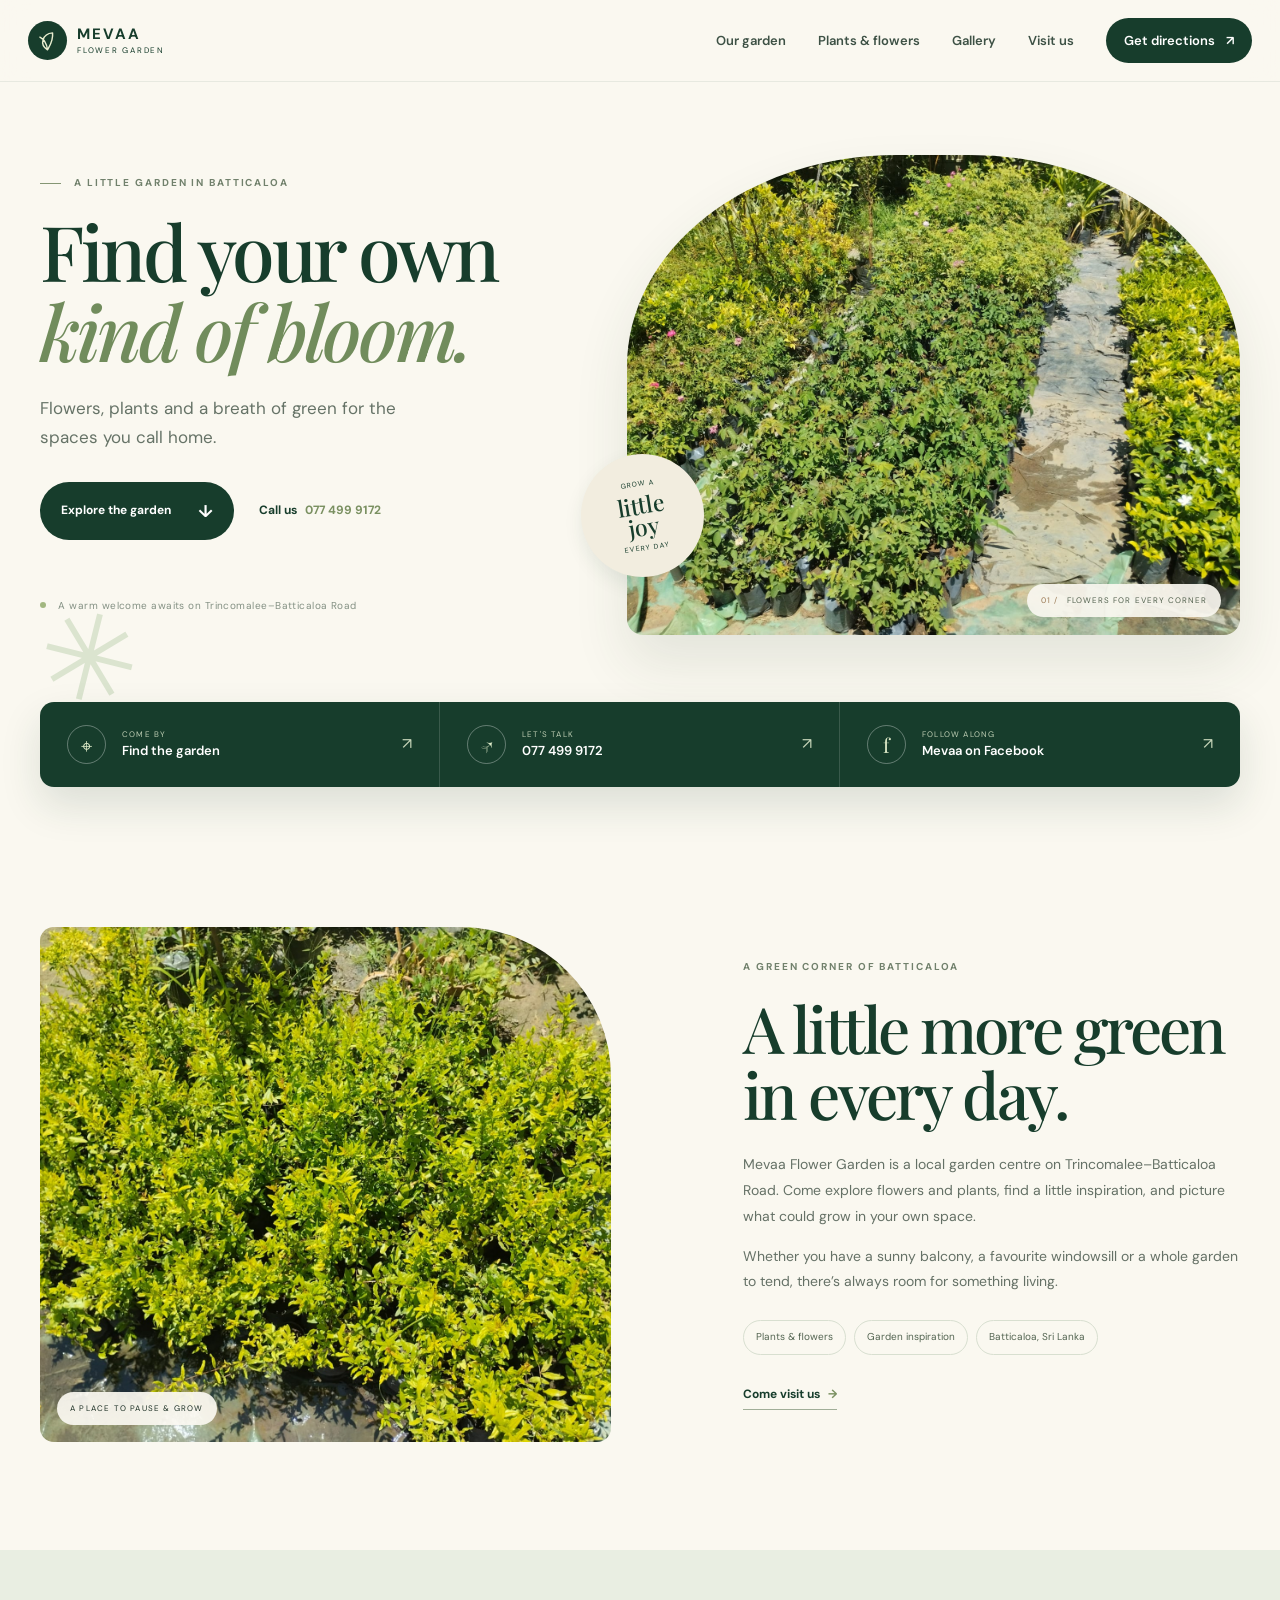
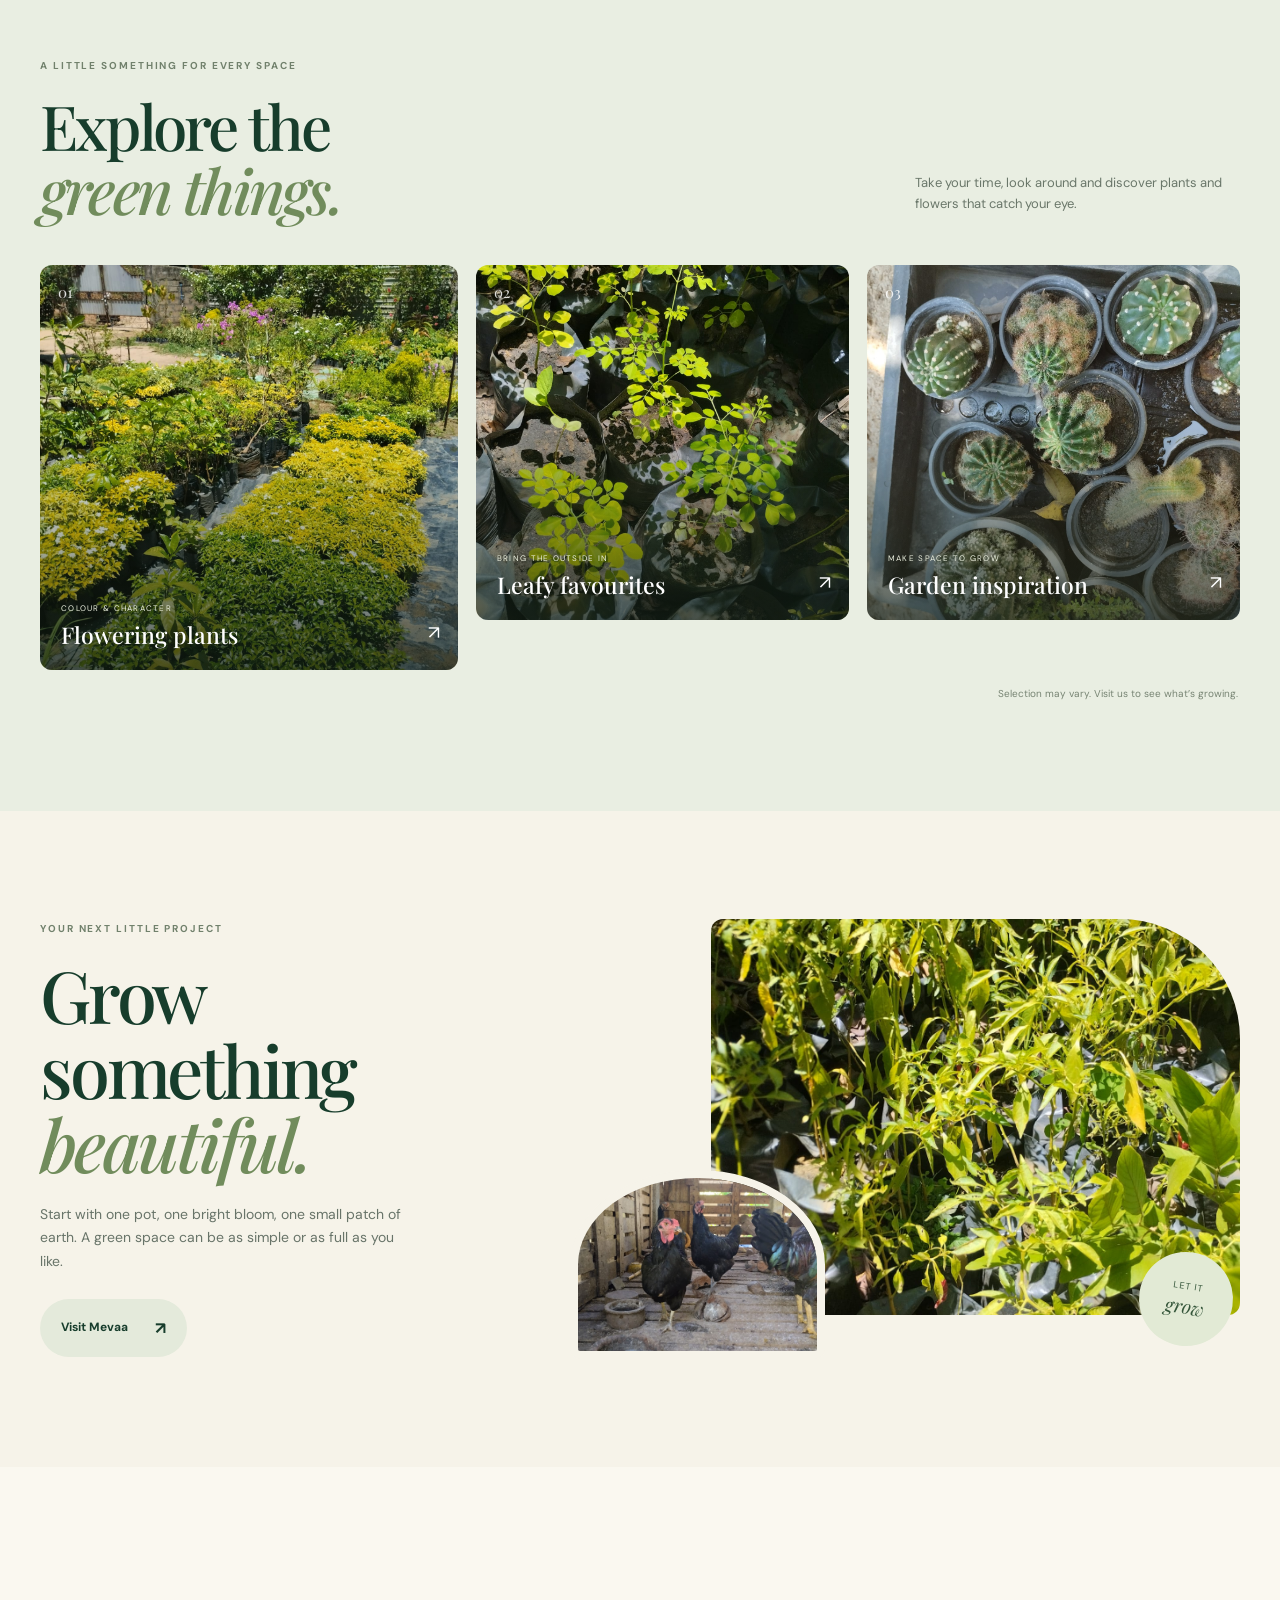
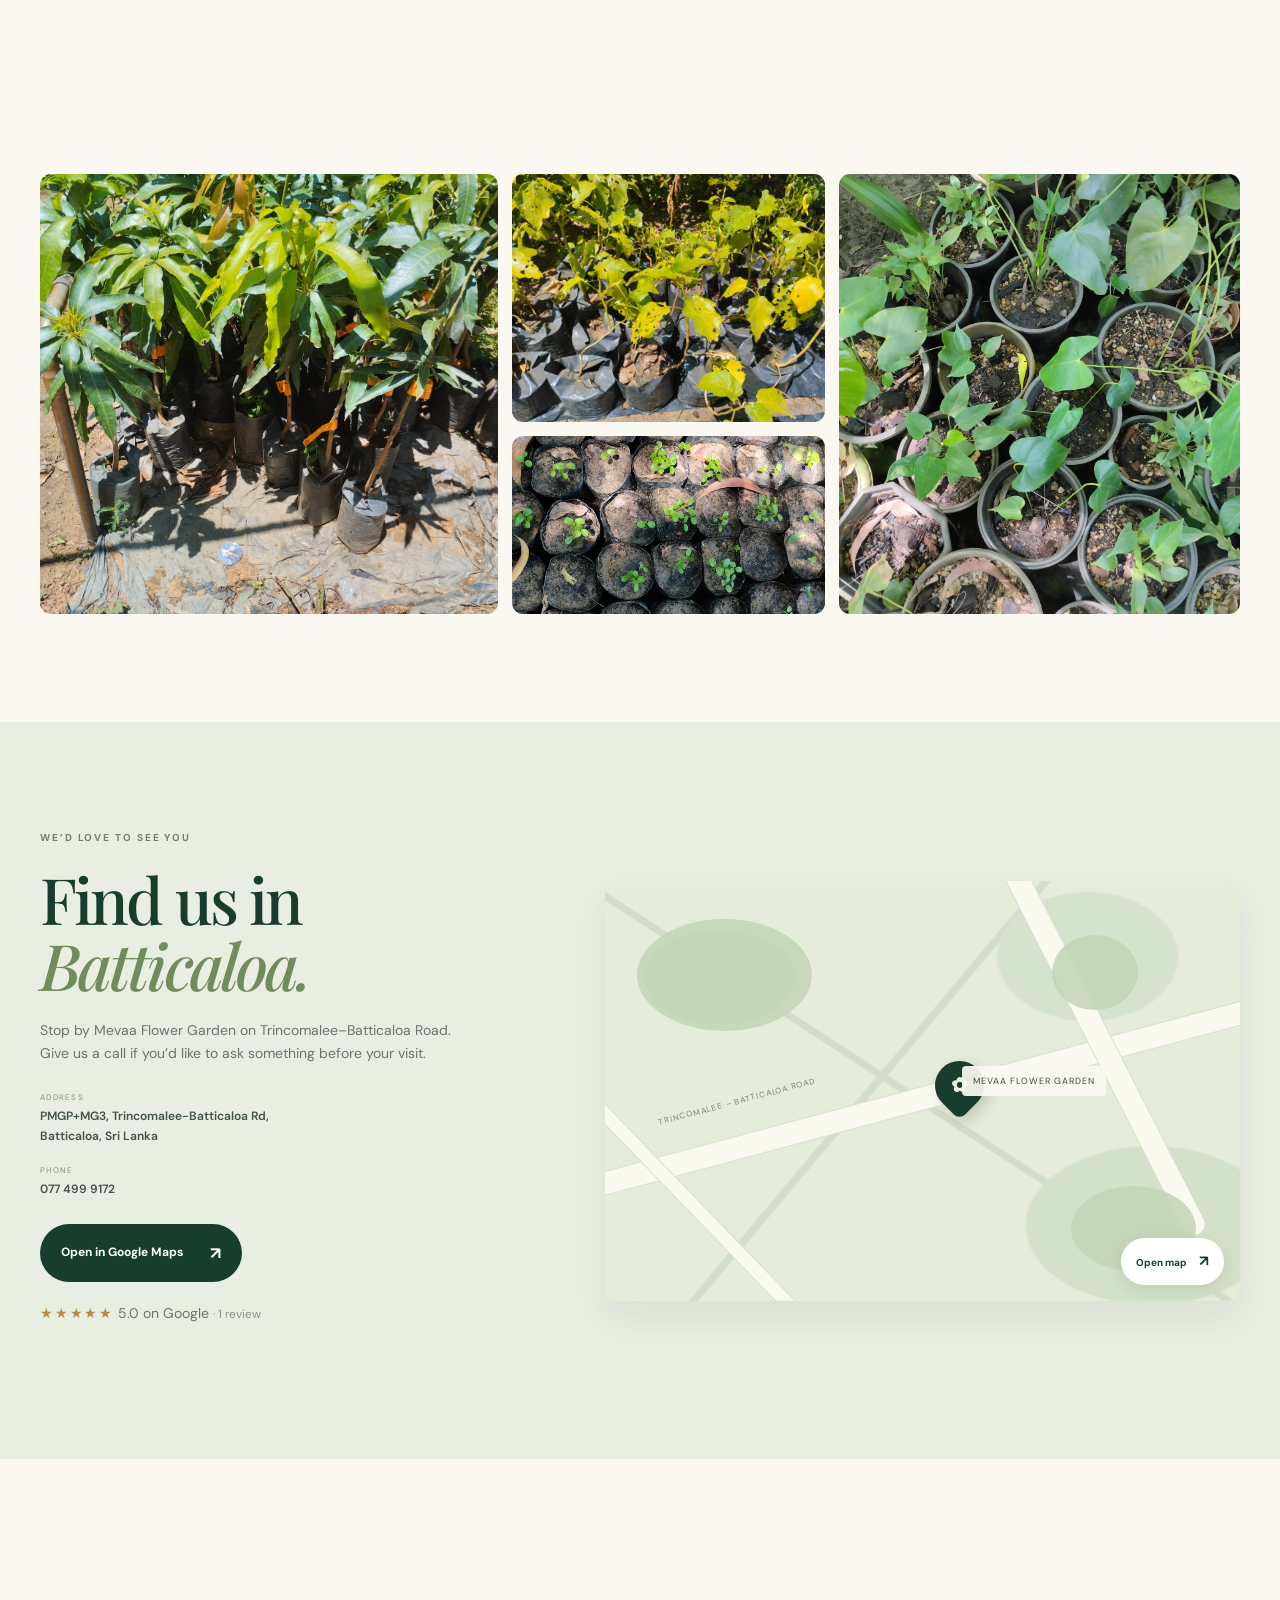
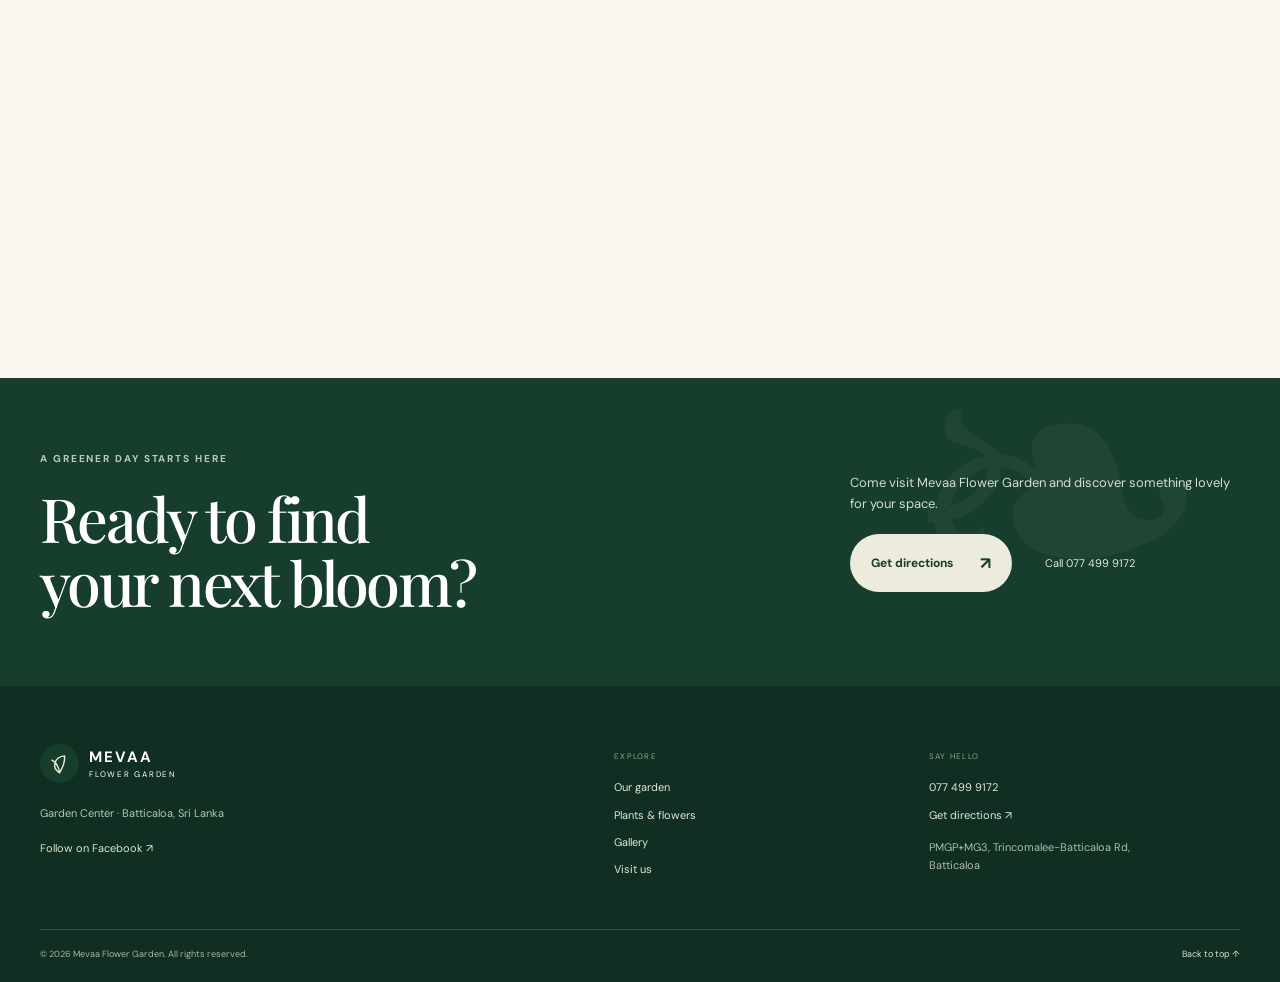
==== Mavee Flower Garden/index.html @ 4673eb1f "Mavee Flower Garden website" ====
<!doctype html>
<html lang="en">
<head>
  <meta charset="utf-8">
  <meta name="viewport" content="width=device-width, initial-scale=1">
  <title>Mevaa Flower Garden | Plants &amp; Flowers in Batticaloa</title>
  <meta name="description" content="Discover beautiful plants, flowers and garden inspiration at Mevaa Flower Garden in Batticaloa, Sri Lanka.">
  <meta name="theme-color" content="#173d2c">
  <meta property="og:type" content="website">
  <meta property="og:title" content="Mevaa Flower Garden | Plants &amp; Flowers in Batticaloa">
  <meta property="og:description" content="Discover beautiful plants, flowers and garden inspiration at Mevaa Flower Garden in Batticaloa, Sri Lanka.">
  <meta property="og:image" content="https://images.unsplash.com/photo-1490750967868-88aa4486c946?auto=format&amp;fit=crop&amp;w=1200&amp;q=85">
  <link rel="canonical" href="https://example.com/">
  <link rel="icon" href="data:image/svg+xml,%3Csvg xmlns='http://www.w3.org/2000/svg' viewBox='0 0 64 64'%3E%3Crect width='64' height='64' rx='20' fill='%23173d2c'/%3E%3Cpath d='M32 49C11 37 19 17 42 15c2 20-8 29-10 34Zm0 0c-2-16-9-23-17-27' fill='none' stroke='%23e4edcf' stroke-width='3' stroke-linecap='round'/%3E%3C/svg%3E">
  <link rel="preconnect" href="https://fonts.googleapis.com">
  <link rel="preconnect" href="https://fonts.gstatic.com" crossorigin>
  <link href="https://fonts.googleapis.com/css2?family=DM+Sans:wght@400;500;600;700&amp;family=Playfair+Display:wght@500;600;700&amp;display=swap" rel="stylesheet">
  <link rel="stylesheet" href="css/mevaa.css">
  <script type="application/ld+json">
  {"@context":"https://schema.org","@type":"GardenStore","name":"Mevaa Flower Garden","telephone":"+94 77 499 9172","address":{"@type":"PostalAddress","streetAddress":"PMGP+MG3, Trincomalee-Batticaloa Rd","addressLocality":"Batticaloa","addressCountry":"LK"},"geo":{"@type":"GeoCoordinates","latitude":7.7266443,"longitude":81.6862898},"sameAs":["https://www.facebook.com/p/Mevaa-Flower-Garden-100075829301406/"]}
  </script>
</head>
<body>
  <a class="skip" href="#main">Skip to content</a>
  <header class="header" id="top">
    <div class="nav-wrap">
      <a class="brand" href="#top" aria-label="Mevaa Flower Garden home"><span class="brand-icon" aria-hidden="true"><svg viewBox="0 0 32 32"><path d="M16 27C6 21 10 8 22 7c1 10-4 16-6 20Zm0 0C15 19 11 14 7 12"/></svg></span><span class="brand-type"><b>MEVAA</b><small>FLOWER GARDEN</small></span></a>
      <button class="menu-toggle" aria-label="Open navigation" aria-expanded="false" aria-controls="site-nav"><span></span><span></span></button>
      <nav class="nav" id="site-nav" aria-label="Main navigation"><a href="#about">Our garden</a><a href="#plants">Plants &amp; flowers</a><a href="#gallery">Gallery</a><a href="#visit">Visit us</a><a class="nav-cta" href="https://maps.app.goo.gl/8RmKT9fnVqgstS7U8" target="_blank" rel="noopener">Get directions <span aria-hidden="true">↗</span></a></nav>
    </div>
  </header>
  <main id="main">
    <section class="hero section-pad">
      <div class="hero-inner wrap">
        <div class="hero-copy reveal"><p class="eyebrow"><span></span> A little garden in Batticaloa</p><h1>Find your own<br><em>kind of bloom.</em></h1><p class="hero-lead">Flowers, plants and a breath of green for the spaces you call home.</p><div class="hero-buttons"><a class="button button-dark" href="#plants">Explore the garden <span aria-hidden="true">↓</span></a><a class="under-link" href="tel:+94774999172">Call us <span>077 499 9172</span></a></div><div class="hero-note"><span class="note-dot"></span> A warm welcome awaits on Trincomalee–Batticaloa Road</div></div>
        <div class="hero-visual reveal" data-delay="1"><img src="Images/garden2.jpeg" alt="A gathered bouquet of fresh pink and white flowers" fetchpriority="high"><div class="hero-stamp"><span>GROW A</span><b>little<br>joy</b><span>EVERY DAY</span></div><div class="image-caption"><span>01 /</span> FLOWERS FOR EVERY CORNER</div></div>
      </div>
      <div class="hero-ornament" aria-hidden="true">✳</div>
    </section>
    <section class="quick-actions wrap" aria-label="Quick links">
      <a class="quick-card" href="https://maps.app.goo.gl/8RmKT9fnVqgstS7U8" target="_blank" rel="noopener"><span class="quick-icon">⌖</span><span><small>COME BY</small><b>Find the garden</b></span><span class="quick-arrow">↗</span></a>
      <a class="quick-card" href="tel:+94774999172"><span class="quick-icon">↗</span><span><small>LET'S TALK</small><b>077 499 9172</b></span><span class="quick-arrow">↗</span></a>
      <a class="quick-card" href="https://www.facebook.com/p/Mevaa-Flower-Garden-100075829301406/" target="_blank" rel="noopener"><span class="quick-icon">f</span><span><small>FOLLOW ALONG</small><b>Mevaa on Facebook</b></span><span class="quick-arrow">↗</span></a>
    </section>
    <section class="about section-pad" id="about"><div class="wrap about-grid"><div class="about-image reveal"><img src="Images/garden5.jpeg" alt="Hands caring for a young plant in a garden" loading="lazy"><span class="image-index">A PLACE TO PAUSE &amp; GROW</span></div><div class="about-copy reveal" data-delay="1"><p class="eyebrow">A green corner of Batticaloa</p><h2>A little more green<br>in every day.</h2><p>Mevaa Flower Garden is a local garden centre on Trincomalee–Batticaloa Road. Come explore flowers and plants, find a little inspiration, and picture what could grow in your own space.</p><p>Whether you have a sunny balcony, a favourite windowsill or a whole garden to tend, there’s always room for something living.</p><div class="about-tags"><span>Plants &amp; flowers</span><span>Garden inspiration</span><span>Batticaloa, Sri Lanka</span></div><a class="under-link" href="#visit">Come visit us <span>→</span></a></div></div></section>
    <section class="plants section-pad" id="plants"><div class="wrap"><div class="section-heading reveal"><div><p class="eyebrow">A little something for every space</p><h2>Explore the<br><em>green things.</em></h2></div><p>Take your time, look around and discover plants and flowers that catch your eye.</p></div><div class="plant-grid">
      <a class="plant-card plant-tall reveal" href="#visit"><img src="Images/garden4.jpeg" alt="Bright seasonal flowers in soft pink and yellow" loading="lazy"><span class="plant-number">01</span><span class="plant-info"><small>COLOUR &amp; CHARACTER</small><b>Flowering plants</b><i>↗</i></span></a>
      <a class="plant-card reveal" href="#visit"><img src="Images/garden8.jpeg" alt="Lush green potted foliage plant" loading="lazy"><span class="plant-number">02</span><span class="plant-info"><small>BRING THE OUTSIDE IN</small><b>Leafy favourites</b><i>↗</i></span></a>
      <a class="plant-card reveal" href="#visit"><img src="Images/garden7.jpeg" alt="A collection of potted plants in a sunlit garden" loading="lazy"><span class="plant-number">03</span><span class="plant-info"><small>MAKE SPACE TO GROW</small><b>Garden inspiration</b><i>↗</i></span></a>
    </div><p class="inventory-note">Selection may vary. Visit us to see what’s growing.</p></div></section>
    <section class="inspiration section-pad"><div class="wrap inspiration-grid"><div class="inspiration-copy reveal"><p class="eyebrow">Your next little project</p><h2>Grow something<br><em>beautiful.</em></h2><p>Start with one pot, one bright bloom, one small patch of earth. A green space can be as simple or as full as you like.</p><a class="button button-light" href="https://maps.app.goo.gl/8RmKT9fnVqgstS7U8" target="_blank" rel="noopener">Visit Mevaa <span>↗</span></a></div><div class="inspiration-images reveal" data-delay="1"><img class="inspire-main" src="Images/garden6.jpeg" alt="Sunlight falling across green tropical houseplants" loading="lazy"><img class="inspire-small" src="Images/garden11.jpeg" alt="A leafy potted plant in a bright home" loading="lazy"><span class="inspire-seal">LET IT<br><b>grow</b></span></div></div></section>
    <section class="gallery section-pad" id="gallery"><div class="wrap"><div class="section-heading gallery-heading reveal"><div><p class="eyebrow">A glimpse of green</p><h2>Take a little<br><em>look around.</em></h2></div><p>Flowers, foliage and the simple pleasure of a garden visit.</p></div><div class="gallery-grid"><figure class="gallery-item g-one reveal"><img src="Images/garden1.jpeg" alt="Colourful flowering plants growing together" loading="lazy"></figure><figure class="gallery-item g-two reveal"><img src="Images/garden9.jpeg" alt="Rows of green plants in a nursery" loading="lazy"></figure><figure class="gallery-item g-three reveal"><img src="Images/garden10.jpeg" alt="A sunlit tropical garden with lush foliage" loading="lazy"></figure><figure class="gallery-item g-four reveal"><img src="Images/garden12.jpeg" alt="Close view of fresh green leaves" loading="lazy"></figure></div></div></section>
    <section class="visit section-pad" id="visit"><div class="wrap visit-grid"><div class="visit-copy reveal"><p class="eyebrow">We’d love to see you</p><h2>Find us in<br><em>Batticaloa.</em></h2><p>Stop by Mevaa Flower Garden on Trincomalee–Batticaloa Road. Give us a call if you’d like to ask something before your visit.</p><div class="visit-details"><div><small>ADDRESS</small><b>PMGP+MG3, Trincomalee-Batticaloa Rd,<br>Batticaloa, Sri Lanka</b></div><div><small>PHONE</small><a href="tel:+94774999172">077 499 9172</a></div></div><a class="button button-dark" href="https://maps.app.goo.gl/8RmKT9fnVqgstS7U8" target="_blank" rel="noopener">Open in Google Maps <span>↗</span></a><p class="rating-note"><span>★★★★★</span> 5.0 on Google <small>· 1 review</small></p></div><a class="map-card reveal" href="https://maps.app.goo.gl/8RmKT9fnVqgstS7U8" target="_blank" rel="noopener" aria-label="Open Mevaa Flower Garden location in Google Maps"><div class="map-art"><span class="map-road road-a"></span><span class="map-road road-b"></span><span class="map-road road-c"></span><span class="map-green green-a"></span><span class="map-green green-b"></span><span class="map-green green-c"></span><span class="map-pin"><b>✿</b></span><span class="map-label">MEVAA FLOWER GARDEN</span><span class="map-caption">TRINCOMALEE – BATTICALOA ROAD</span></div><span class="map-link">Open map <b>↗</b></span></a></div></section>
    <section class="social section-pad"><div class="wrap social-inner reveal"><span class="social-flower">✿</span><p class="eyebrow">A little more garden in your feed</p><h2>Follow our<br><em>garden.</em></h2><p>See more flowers, plants and updates from Mevaa Flower Garden.</p><a href="https://www.facebook.com/p/Mevaa-Flower-Garden-100075829301406/" class="button button-dark" target="_blank" rel="noopener">Find us on Facebook <span>↗</span></a></div></section>
    <section class="final-cta"><div class="wrap final-inner"><div><p class="eyebrow">A greener day starts here</p><h2>Ready to find<br>your next bloom?</h2></div><div><p>Come visit Mevaa Flower Garden and discover something lovely for your space.</p><div class="hero-buttons"><a class="button button-cream" href="https://maps.app.goo.gl/8RmKT9fnVqgstS7U8" target="_blank" rel="noopener">Get directions <span>↗</span></a><a class="final-phone" href="tel:+94774999172">Call 077 499 9172</a></div></div></div><span class="cta-leaf" aria-hidden="true">❧</span></section>
  </main>
  <footer class="footer"><div class="wrap footer-main"><div class="footer-brand"><a class="brand brand-footer" href="#top"><span class="brand-icon"><svg viewBox="0 0 32 32"><path d="M16 27C6 21 10 8 22 7c1 10-4 16-6 20Zm0 0C15 19 11 14 7 12"/></svg></span><span class="brand-type"><b>MEVAA</b><small>FLOWER GARDEN</small></span></a><p>Garden Center · Batticaloa, Sri Lanka</p><a class="footer-facebook" href="https://www.facebook.com/p/Mevaa-Flower-Garden-100075829301406/" target="_blank" rel="noopener">Follow on Facebook ↗</a></div><div><small class="footer-label">EXPLORE</small><a href="#about">Our garden</a><a href="#plants">Plants &amp; flowers</a><a href="#gallery">Gallery</a><a href="#visit">Visit us</a></div><div><small class="footer-label">SAY HELLO</small><a href="tel:+94774999172">077 499 9172</a><a href="https://maps.app.goo.gl/8RmKT9fnVqgstS7U8" target="_blank" rel="noopener">Get directions ↗</a><p>PMGP+MG3, Trincomalee-Batticaloa Rd,<br>Batticaloa</p></div></div><div class="wrap footer-bottom"><span>© 2026 Mevaa Flower Garden. All rights reserved.</span><a href="#top">Back to top ↑</a></div></footer>
  <a class="mobile-call" href="tel:+94774999172" aria-label="Call Mevaa Flower Garden">Call Mevaa · 077 499 9172</a>
  <script src="js/mevaa.js" defer></script>
</body>
</html>
---- Mavee Flower Garden/css/mevaa.css ----
:root{--forest:#173d2c;--green:#37684a;--leaf:#789465;--sage:#e9eee2;--ivory:#faf8f0;--cream:#f2eddf;--ink:#1d3025;--muted:#647268;--line:#d9dfd3;--sans:'DM Sans',sans-serif;--serif:'Playfair Display',serif}*{box-sizing:border-box}html{scroll-behavior:smooth;scroll-padding-top:88px}body{margin:0;background:var(--ivory);color:var(--ink);font:16px/1.65 var(--sans);-webkit-font-smoothing:antialiased}a{color:inherit}.skip{position:absolute;top:-60px;left:12px;background:#fff;padding:12px;z-index:90}.skip:focus{top:12px}.wrap{width:min(1200px,calc(100% - 64px));margin-inline:auto}.section-pad{padding:108px 0}.header{height:82px;position:fixed;inset:0 0 auto;z-index:20;background:rgba(250,248,240,.88);backdrop-filter:blur(14px);border-bottom:1px solid rgba(23,61,44,.08);transition:height .25s}.header.scrolled{height:70px}.nav-wrap{height:100%;width:min(1320px,calc(100% - 56px));margin:auto;display:flex;align-items:center;justify-content:space-between}.brand{display:inline-flex;align-items:center;gap:10px;text-decoration:none;color:var(--forest)}.brand-icon{width:39px;height:39px;display:grid;place-items:center;border-radius:50%;background:var(--forest)}.brand-icon svg{width:27px;fill:none;stroke:#e8edcf;stroke-width:1.7;stroke-linecap:round;stroke-linejoin:round}.brand-type{display:flex;flex-direction:column;line-height:1.1;letter-spacing:.13em}.brand-type b{font-size:15px;font-weight:700}.brand-type small{font-size:8px;letter-spacing:.22em;margin-top:4px}.nav{display:flex;align-items:center;gap:32px}.nav>a{font-size:13px;text-decoration:none;color:#3d5145;font-weight:600;transition:color .2s}.nav>a:hover{color:#8c5c42}.nav .nav-cta{background:var(--forest);color:#fff;border-radius:99px;padding:12px 18px}.nav-cta span{margin-left:8px}.menu-toggle{display:none}.hero{padding:155px 0 92px;position:relative;overflow:hidden}.hero-inner{display:grid;grid-template-columns:.91fr 1.09fr;gap:6.2%;align-items:center}.eyebrow{font-size:10px;letter-spacing:.19em;font-weight:700;color:#71816c;text-transform:uppercase;margin:0 0 19px}.eyebrow>span{display:inline-block;width:21px;height:1px;vertical-align:middle;background:#859674;margin-right:9px}.hero h1,.section-heading h2,.about h2,.inspiration h2,.visit h2,.social h2,.final-cta h2{font:500 clamp(48px,6vw,79px)/1.04 var(--serif);letter-spacing:-.045em;margin:0;color:var(--forest)}h1 em,h2 em{font-weight:500;color:#718c5c}.hero-lead{max-width:415px;font-size:17px;color:#667367;line-height:1.75;margin:23px 0 29px}.hero-buttons{display:flex;align-items:center;gap:25px;flex-wrap:wrap}.button{display:inline-flex;align-items:center;gap:27px;border-radius:99px;padding:15px 21px;font-size:12px;font-weight:700;text-decoration:none;transition:transform .22s,background .22s}.button:hover{transform:translateY(-2px)}.button span{font-size:17px}.button-dark{background:var(--forest);color:white}.button-dark:hover{background:#2c5a3f}.under-link{text-decoration:none;font-size:12px;font-weight:700;color:var(--forest)}.under-link span{color:#7a9061;margin-left:5px}.hero-note{margin-top:58px;color:#839083;font-size:10px;letter-spacing:.045em}.note-dot{display:inline-block;width:6px;height:6px;border-radius:50%;background:#a2b780;margin:0 9px 1px 0}.hero-visual{height:480px;position:relative;border-radius:44% 44% 16px 16px;overflow:visible}.hero-visual>img{width:100%;height:100%;display:block;object-fit:cover;object-position:center 44%;border-radius:44% 44% 16px 16px;box-shadow:0 28px 55px #3045291c}.hero-stamp{position:absolute;width:123px;height:123px;border-radius:50%;background:#f2eddf;color:var(--forest);left:-46px;bottom:58px;display:flex;flex-direction:column;align-items:center;justify-content:center;transform:rotate(-9deg);box-shadow:0 8px 20px #173d2c17}.hero-stamp span{font-size:7px;letter-spacing:.15em}.hero-stamp b{font:500 23px/.92 var(--serif);text-align:center;margin:5px 0}.image-caption{position:absolute;bottom:18px;right:19px;padding:10px 14px;background:#faf8f0eb;border-radius:40px;font-size:8px;letter-spacing:.13em;color:#53624f}.image-caption span{color:#9a7953;margin-right:6px}.hero-ornament{position:absolute;color:#dbe4cf;font-size:120px;left:3%;top:77%;transform:rotate(14deg);pointer-events:none}.quick-actions{position:relative;z-index:2;margin-top:-25px;display:grid;grid-template-columns:repeat(3,1fr);border-radius:14px;background:var(--forest);color:white;box-shadow:0 18px 40px #183a2b22;overflow:hidden}.quick-card{display:flex;align-items:center;gap:16px;padding:23px 27px;text-decoration:none;border-right:1px solid #ffffff26;transition:background .2s}.quick-card:last-child{border:0}.quick-card:hover{background:#28553a}.quick-icon{width:39px;height:39px;border:1px solid #ffffff54;border-radius:50%;display:grid;place-items:center;color:#dce9c7;font:20px var(--serif)}.quick-card>span:nth-child(2){display:grid;line-height:1.3}.quick-card small{font-size:8px;letter-spacing:.15em;color:#bdcdb3;margin-bottom:4px}.quick-card b{font-size:13px;font-weight:600}.quick-arrow{margin-left:auto;color:#c6d5b9}.about{padding-top:140px}.about-grid{display:grid;grid-template-columns:1fr .87fr;gap:11%;align-items:center}.about-image{height:515px;position:relative}.about-image img{width:100%;height:100%;object-fit:cover;border-radius:14px 150px 14px 14px}.image-index{position:absolute;bottom:17px;left:17px;padding:10px 13px;background:#faf8f0ed;border-radius:30px;font-size:8px;letter-spacing:.15em}.about h2,.visit h2{font-size:clamp(44px,5vw,64px)}.about-copy>p:not(.eyebrow){max-width:495px;color:#657166;font-size:14px;line-height:1.85}.about-copy h2{margin-bottom:24px}.about-tags{display:flex;flex-wrap:wrap;gap:8px;margin:25px 0}.about-tags span{border:1px solid #d8dfd0;border-radius:99px;padding:8px 12px;font-size:10px;color:#536451}.about-copy .under-link{display:inline-block;margin-top:5px;border-bottom:1px solid #a1ae98;padding-bottom:4px}.plants{background:var(--sage)}.section-heading{display:flex;justify-content:space-between;align-items:end;gap:35px;margin-bottom:43px}.section-heading h2{font-size:clamp(43px,5vw,62px)}.section-heading>p{max-width:325px;font-size:13px;color:#6a776a;margin:0 0 8px}.plant-grid{display:grid;grid-template-columns:1.12fr 1fr 1fr;gap:18px;align-items:stretch}.plant-card{display:block;height:355px;position:relative;overflow:hidden;border-radius:12px;text-decoration:none;color:#fff;background:#49654a}.plant-card.plant-tall{height:405px}.plant-card:after{content:"";position:absolute;inset:35% 0 0;background:linear-gradient(transparent,#101b13b5)}.plant-card img{width:100%;height:100%;object-fit:cover;transition:transform .6s}.plant-card:hover img{transform:scale(1.045)}.plant-number{position:absolute;z-index:1;top:17px;left:18px;font:15px var(--serif);color:#ffffffd9}.plant-info{position:absolute;z-index:1;left:21px;right:18px;bottom:20px;display:flex;flex-direction:column}.plant-info small{font-size:8px;letter-spacing:.16em;color:#ebefdf;margin-bottom:4px}.plant-info b{font:500 23px var(--serif)}.plant-info i{position:absolute;right:0;bottom:2px;font-style:normal;font-size:19px}.inventory-note{text-align:right;color:#778473;font-size:10px;margin:16px 2px 0}.inspiration{background:#f6f3e9}.inspiration-grid{display:grid;grid-template-columns:.8fr 1.2fr;gap:7%;align-items:center}.inspiration-copy h2{font-size:clamp(48px,6vw,72px)}.inspiration-copy>p:not(.eyebrow){max-width:370px;color:#687469;font-size:14px;margin:22px 0 26px}.button-light{background:#e4eadb;color:var(--forest)}.inspiration-images{height:440px;position:relative}.inspire-main{position:absolute;right:0;top:0;width:79%;height:90%;object-fit:cover;border-radius:12px 120px 12px 12px}.inspire-small{position:absolute;left:0;bottom:0;width:38%;height:43%;object-fit:cover;border:8px solid #f6f3e9;border-radius:50% 50% 10px 10px}.inspire-seal{position:absolute;right:1%;bottom:3%;width:94px;height:94px;border-radius:50%;background:#e2ead5;color:#35563a;display:flex;align-items:center;justify-content:center;flex-direction:column;font-size:9px;letter-spacing:.12em;text-align:center;transform:rotate(9deg)}.inspire-seal b{font:italic 19px var(--serif);letter-spacing:0}.gallery{background:var(--ivory)}.gallery-heading{margin-bottom:35px}.gallery-grid{height:440px;display:grid;grid-template-columns:1.14fr .78fr 1fr;grid-template-rows:1fr .72fr;gap:14px}.gallery-item{margin:0;overflow:hidden;border-radius:11px}.gallery-item img{display:block;width:100%;height:100%;object-fit:cover;transition:transform .5s}.gallery-item:hover img{transform:scale(1.04)}.g-one{grid-row:1/3}.g-two{grid-row:1/2}.g-three{grid-row:1/3}.g-four{grid-column:2;grid-row:2}.visit{background:#e9eee2}.visit-grid{display:grid;grid-template-columns:.85fr 1.15fr;gap:8%;align-items:center}.visit-copy>p:not(.eyebrow){color:#687568;max-width:440px;font-size:14px;margin:20px 0 26px}.visit-details{display:grid;gap:18px;margin-bottom:25px}.visit-details>div{display:grid;gap:3px}.visit-details small{font-size:8px;letter-spacing:.16em;color:#809078}.visit-details b,.visit-details a{font-size:12px;line-height:1.6;text-decoration:none;font-weight:600;color:#405345}.rating-note{font-size:11px;color:#5d6d5c;margin:18px 0 0}.rating-note span{color:#b98c42;letter-spacing:.13em}.rating-note small{color:#879187}.map-card{height:420px;position:relative;display:block;background:#dce7d4;border-radius:13px;overflow:hidden;text-decoration:none;box-shadow:0 17px 36px #354d3016}.map-art{height:100%;position:relative;overflow:hidden;background-color:#e5ecd9;background-image:radial-gradient(ellipse at 18% 23%,#d1e0c5 0 10%,transparent 10.5%),radial-gradient(ellipse at 86% 82%,#d2e1c8 0 16%,transparent 16.5%),radial-gradient(ellipse at 76% 18%,#d6e3cc 0 13%,transparent 13.5%),linear-gradient(33deg,transparent 48%,#d1ddc9 48.3% 49%,transparent 49.3%),linear-gradient(130deg,transparent 44%,#d2deca 44.3% 45%,transparent 45.3%)}.map-road{position:absolute;height:24px;background:#faf9ef;border:1px solid #d9dfcf;border-radius:20px;transform-origin:center}.road-a{width:125%;left:-10%;top:48%;transform:rotate(-15deg)}.road-b{width:75%;left:39%;top:31%;transform:rotate(63deg)}.road-c{width:65%;left:-19%;top:75%;transform:rotate(46deg);height:15px}.map-green{position:absolute;border-radius:50%;background:#c3d5b7;opacity:.85}.green-a{width:175px;height:112px;top:9%;left:5%}.green-b{width:125px;height:85px;right:7%;bottom:7%}.green-c{width:86px;height:75px;right:16%;top:13%}.map-pin{position:absolute;left:52%;top:43%;width:49px;height:49px;border-radius:50% 50% 50% 8px;transform:rotate(-45deg);background:var(--forest);display:grid;place-items:center;box-shadow:0 7px 14px #243e2833}.map-pin b{transform:rotate(45deg);color:#edf1db;font-size:20px}.map-label{position:absolute;left:calc(52% + 27px);top:44%;font-size:9px;letter-spacing:.11em;background:#faf9f1ed;padding:8px 11px;border-radius:4px;color:#364e39;white-space:nowrap}.map-caption{position:absolute;left:8%;top:51%;font-size:8px;letter-spacing:.12em;color:#778675;transform:rotate(-15deg)}.map-link{position:absolute;right:16px;bottom:16px;background:#fff;color:var(--forest);border-radius:50px;padding:11px 15px;font-size:10px;font-weight:700;box-shadow:0 5px 16px #193b2c1a}.map-link b{font-size:15px;margin-left:10px}.social{text-align:center;background:#faf8f0;position:relative;overflow:hidden}.social-inner{position:relative}.social h2{font-size:clamp(48px,6vw,70px)}.social>div>p:not(.eyebrow){font-size:13px;color:#687469;margin:18px 0 24px}.social-flower{position:absolute;color:#e2e9d8;font-size:89px;right:22%;top:4px;transform:rotate(16deg)}.final-cta{position:relative;overflow:hidden;padding:73px 0;background:var(--forest);color:#fff}.final-inner{display:flex;justify-content:space-between;align-items:center;gap:40px;position:relative;z-index:1}.final-cta .eyebrow{color:#bdcbb1}.final-cta h2{font-size:clamp(42px,5vw,61px);color:#fff}.final-inner>div:last-child{max-width:390px}.final-inner>div:last-child>p{font-size:13px;color:#d2ddcf;margin:0 0 20px}.button-cream{background:#ecebdc;color:var(--forest)}.final-phone{font-size:11px;color:#e1ead8;text-decoration:none;margin-left:8px}.cta-leaf{position:absolute;right:5%;top:-74px;color:#ffffff0b;font-size:380px;line-height:1}.footer{background:#102e21;color:#edf0e8;padding:58px 0 20px}.footer-main{display:grid;grid-template-columns:2fr 1fr 1.2fr;gap:55px;padding-bottom:42px}.brand-footer{color:#fff}.footer-brand>p{font-size:11px;color:#b8c5b7;margin:18px 0 12px}.footer-facebook{color:#dce6ce;font-size:11px;text-decoration:none}.footer-label{display:block;font-size:8px;letter-spacing:.16em;color:#91a28d;margin:6px 0 15px}.footer-main>div:not(:first-child)>a,.footer-main>div:not(:first-child)>p{display:block;color:#e2e8de;text-decoration:none;font-size:11px;margin:0 0 9px}.footer-main>div:not(:first-child)>p{color:#aebdad;line-height:1.7;margin-top:14px}.footer-bottom{display:flex;justify-content:space-between;border-top:1px solid #ffffff24;padding-top:17px;color:#a9b7a7;font-size:9px}.footer-bottom a{color:#dae5d2;text-decoration:none}.mobile-call{display:none}.reveal{opacity:0;transform:translateY(18px);transition:opacity .7s ease,transform .7s ease}.reveal.visible{opacity:1;transform:none}.reveal[data-delay="1"]{transition-delay:.15s}:focus-visible{outline:3px solid #bd9a56;outline-offset:4px;border-radius:4px}@media(max-width:1000px){.nav{gap:18px}.nav>a{font-size:11px}.hero-inner{gap:5%}.hero-visual{height:420px}.quick-card{padding:20px 17px}.about-grid{gap:7%}.plant-card{height:310px}.plant-card.plant-tall{height:360px}.visit-grid{gap:5%}}@media(max-width:760px){html{scroll-padding-top:72px}.wrap{width:calc(100% - 40px)}.header,.header.scrolled{height:68px}.nav-wrap{width:calc(100% - 36px)}.brand-icon{width:36px;height:36px}.menu-toggle{display:block;border:0;background:none;width:42px;height:42px;padding:10px;z-index:22}.menu-toggle span{display:block;background:var(--forest);height:2px;margin:6px 0;transition:.2s}.nav{position:fixed;inset:0 0 0 18%;background:var(--ivory);display:flex;flex-direction:column;justify-content:center;align-items:flex-start;padding:36px;gap:23px;transform:translateX(105%);transition:transform .28s ease;box-shadow:-20px 0 60px #173d2c12}.nav.open{transform:translateX(0)}.nav>a{font-size:17px}.nav .nav-cta{font-size:13px;margin-top:8px}.menu-toggle[aria-expanded="true"] span:first-child{transform:translateY(4px) rotate(45deg)}.menu-toggle[aria-expanded="true"] span:last-child{transform:translateY(-4px) rotate(-45deg)}.hero{padding:115px 0 60px}.hero-inner{grid-template-columns:1fr;gap:39px}.hero h1{font-size:clamp(53px,13vw,72px)}.hero-lead{font-size:15px;max-width:345px;margin:18px 0 24px}.hero-note{margin-top:33px;font-size:9px}.hero-visual{height:clamp(330px,94vw,490px);width:calc(100% - 17px);margin-left:17px;border-radius:48% 48% 12px 12px}.hero-visual>img{border-radius:48% 48% 12px 12px}.hero-stamp{width:96px;height:96px;left:-22px;bottom:42px}.hero-stamp b{font-size:19px}.hero-stamp span{font-size:6px}.image-caption{font-size:7px;right:10px;bottom:10px}.hero-ornament{font-size:70px;top:49%;left:auto;right:2%}.quick-actions{margin-top:0;width:100%;border-radius:0;grid-template-columns:1fr}.quick-card{padding:15px 22px;border-right:0;border-bottom:1px solid #ffffff26}.quick-icon{width:35px;height:35px}.about{padding-top:80px}.section-pad{padding:78px 0}.about-grid{grid-template-columns:1fr;gap:35px}.about-image{height:clamp(310px,95vw,470px);order:2}.about-image img{border-top-right-radius:110px}.about-copy{order:1}.about h2,.visit h2{font-size:clamp(43px,11vw,58px)}.about-copy>p:not(.eyebrow){font-size:13px}.section-heading{display:block;margin-bottom:28px}.section-heading h2{font-size:clamp(43px,11vw,58px)}.section-heading>p{margin-top:15px;font-size:12px;max-width:370px}.plant-grid{grid-template-columns:1fr 1fr;gap:12px}.plant-card,.plant-card.plant-tall{height:245px}.plant-card.plant-tall{grid-column:1/3;height:300px}.plant-info{left:14px;bottom:15px}.plant-info b{font-size:19px}.plant-info small{font-size:7px}.plant-info i{right:2px}.plant-number{top:12px;left:14px}.inventory-note{text-align:left;font-size:9px}.inspiration-grid{grid-template-columns:1fr;gap:33px}.inspiration-copy h2{font-size:clamp(48px,12vw,66px)}.inspiration-copy>p:not(.eyebrow){font-size:13px}.inspiration-images{height:clamp(300px,80vw,400px)}.inspire-main{width:82%;height:88%;border-top-right-radius:90px}.inspire-small{width:39%;height:43%;border-width:6px}.inspire-seal{width:77px;height:77px;font-size:7px}.inspire-seal b{font-size:16px}.gallery-grid{height:auto;grid-template-columns:1fr 1fr;grid-template-rows:210px 155px 155px;gap:10px}.g-one{grid-column:1;grid-row:1/3}.g-two{grid-column:2;grid-row:1}.g-three{grid-column:2;grid-row:2/4}.g-four{grid-column:1;grid-row:3}.gallery-item{border-radius:8px}.visit-grid{grid-template-columns:1fr;gap:33px}.visit-copy>p:not(.eyebrow){font-size:13px}.map-card{height:340px}.map-label{font-size:7px;left:calc(52% + 24px)}.social-flower{right:7%;top:1%;font-size:60px}.social h2{font-size:58px}.social>div>p:not(.eyebrow){font-size:12px}.final-cta{padding:59px 0 80px}.final-inner{display:block}.final-cta h2{font-size:clamp(43px,11vw,58px)}.final-inner>div:last-child{margin-top:24px}.footer{padding-top:43px;padding-bottom:73px}.footer-main{grid-template-columns:1fr 1fr;gap:30px 20px}.footer-brand{grid-column:1/3}.footer-bottom{gap:14px;font-size:8px}.mobile-call{display:block;position:fixed;z-index:19;bottom:10px;left:50%;transform:translateX(-50%);white-space:nowrap;text-decoration:none;background:#173d2cf2;color:#fff;border-radius:99px;padding:13px 23px;font-size:12px;font-weight:700;box-shadow:0 7px 24px #143a2844}.reveal{transform:translateY(12px)}}@media(max-width:370px){.wrap{width:calc(100% - 32px)}.hero h1{font-size:51px}.hero-buttons{gap:15px}.button{padding:14px 16px;gap:18px}.under-link{font-size:11px}.quick-card{padding-inline:17px}.gallery-grid{grid-template-rows:180px 140px 140px}.footer-bottom{flex-direction:column}}@media(prefers-reduced-motion:reduce){*,*::before,*::after{scroll-behavior:auto!important;animation-duration:.01ms!important;animation-iteration-count:1!important;transition-duration:.01ms!important}.reveal{opacity:1;transform:none}}
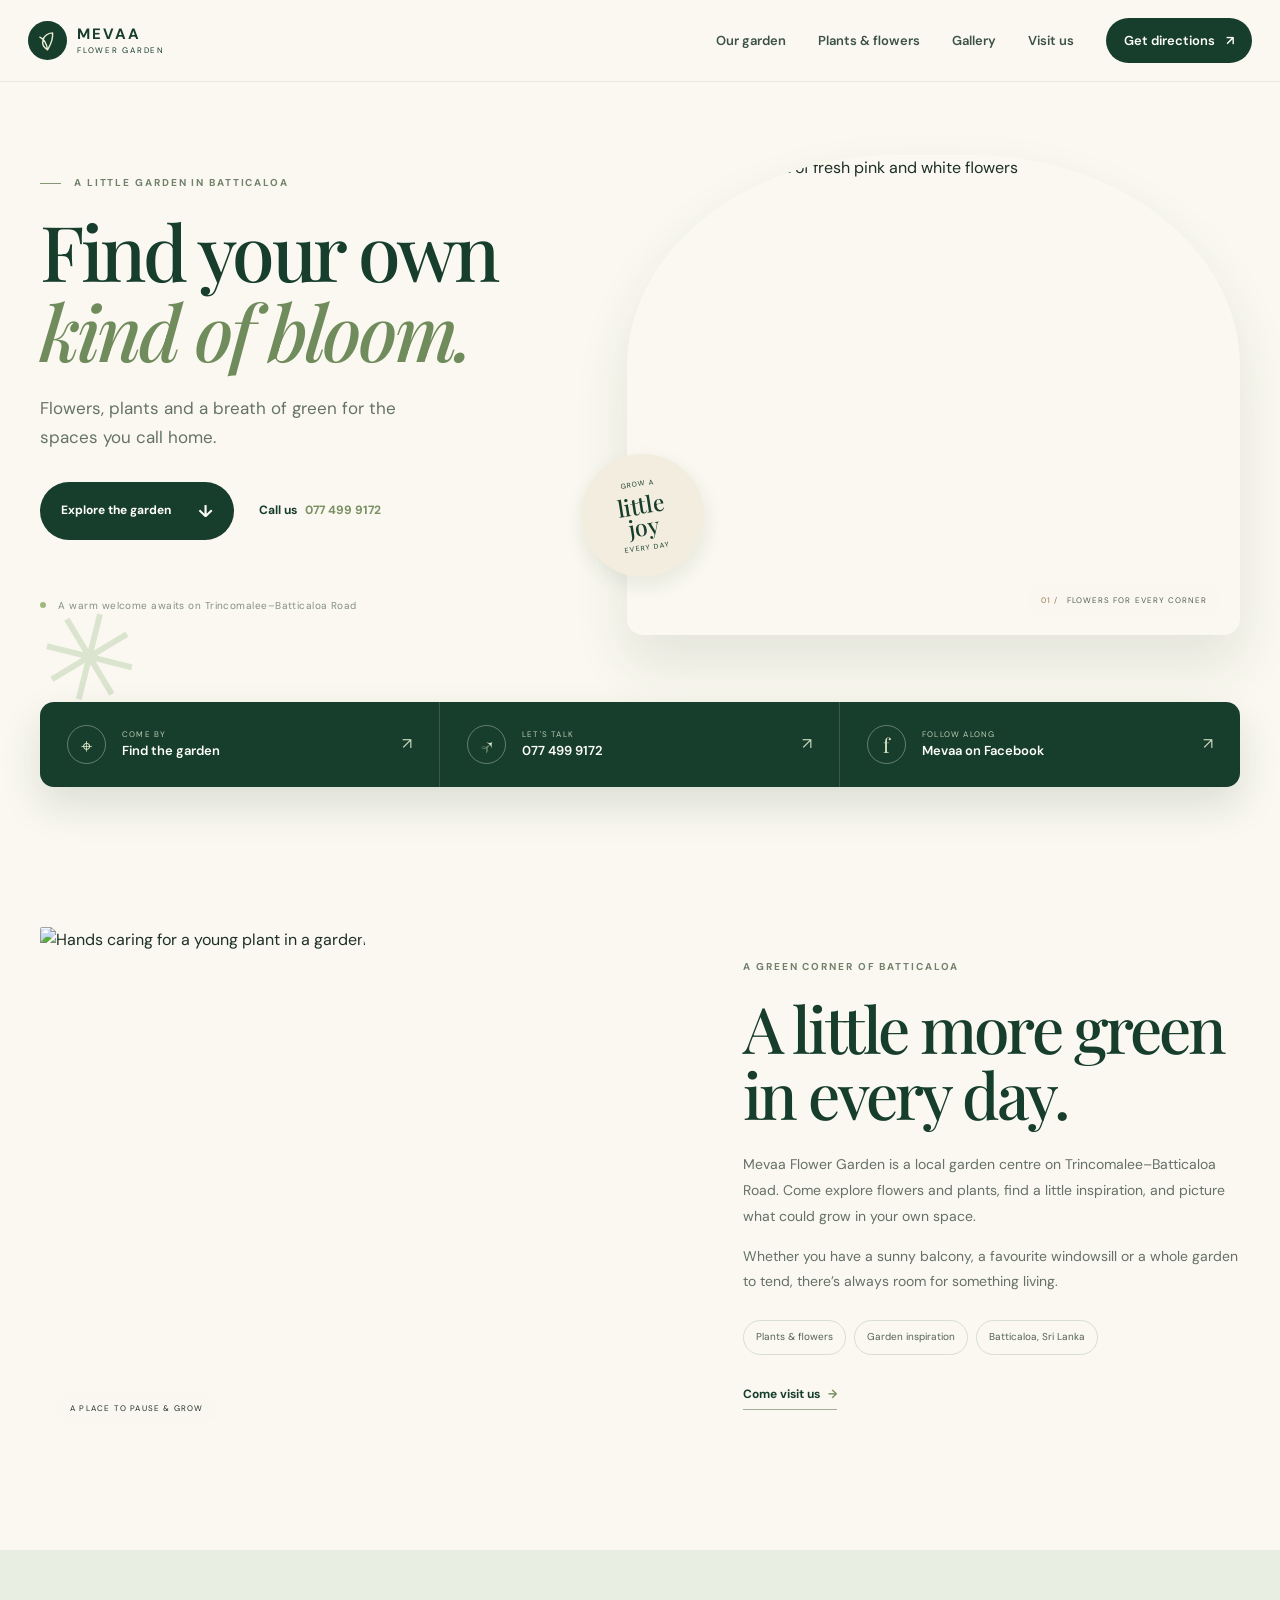
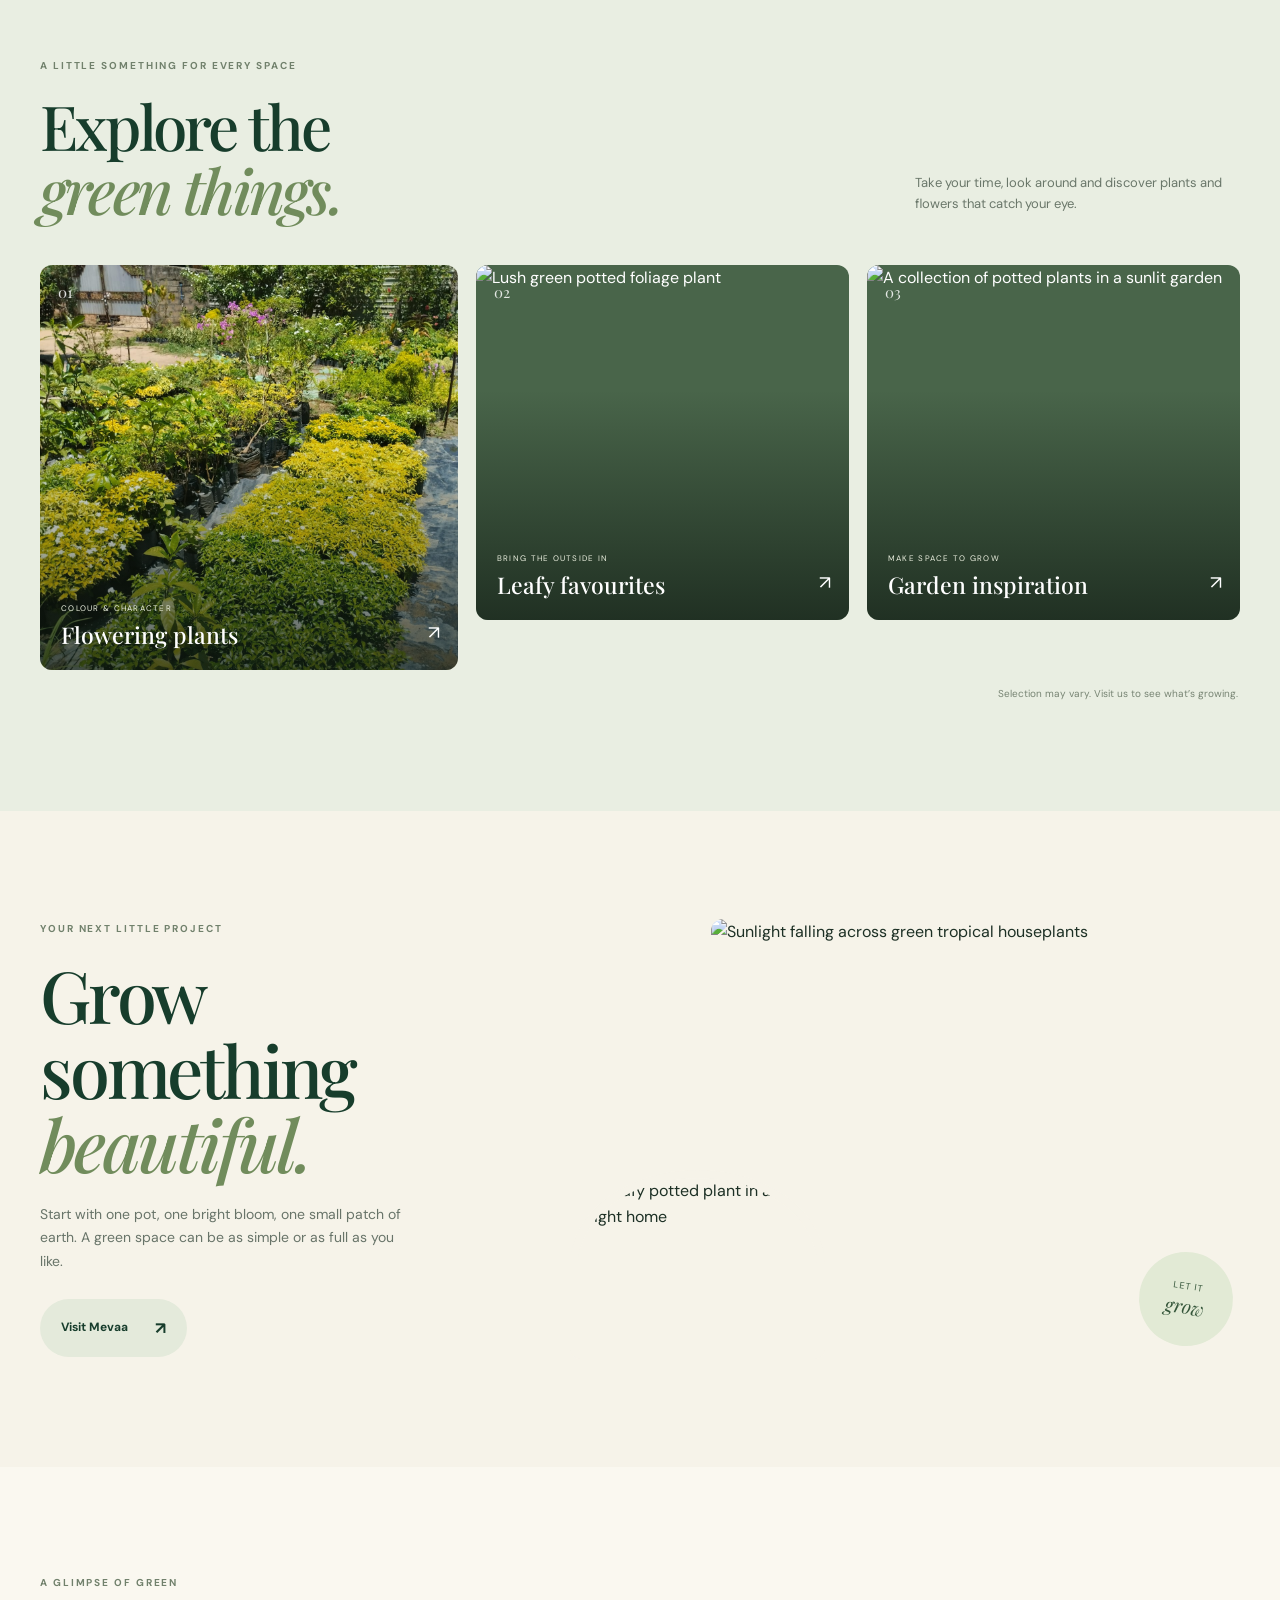
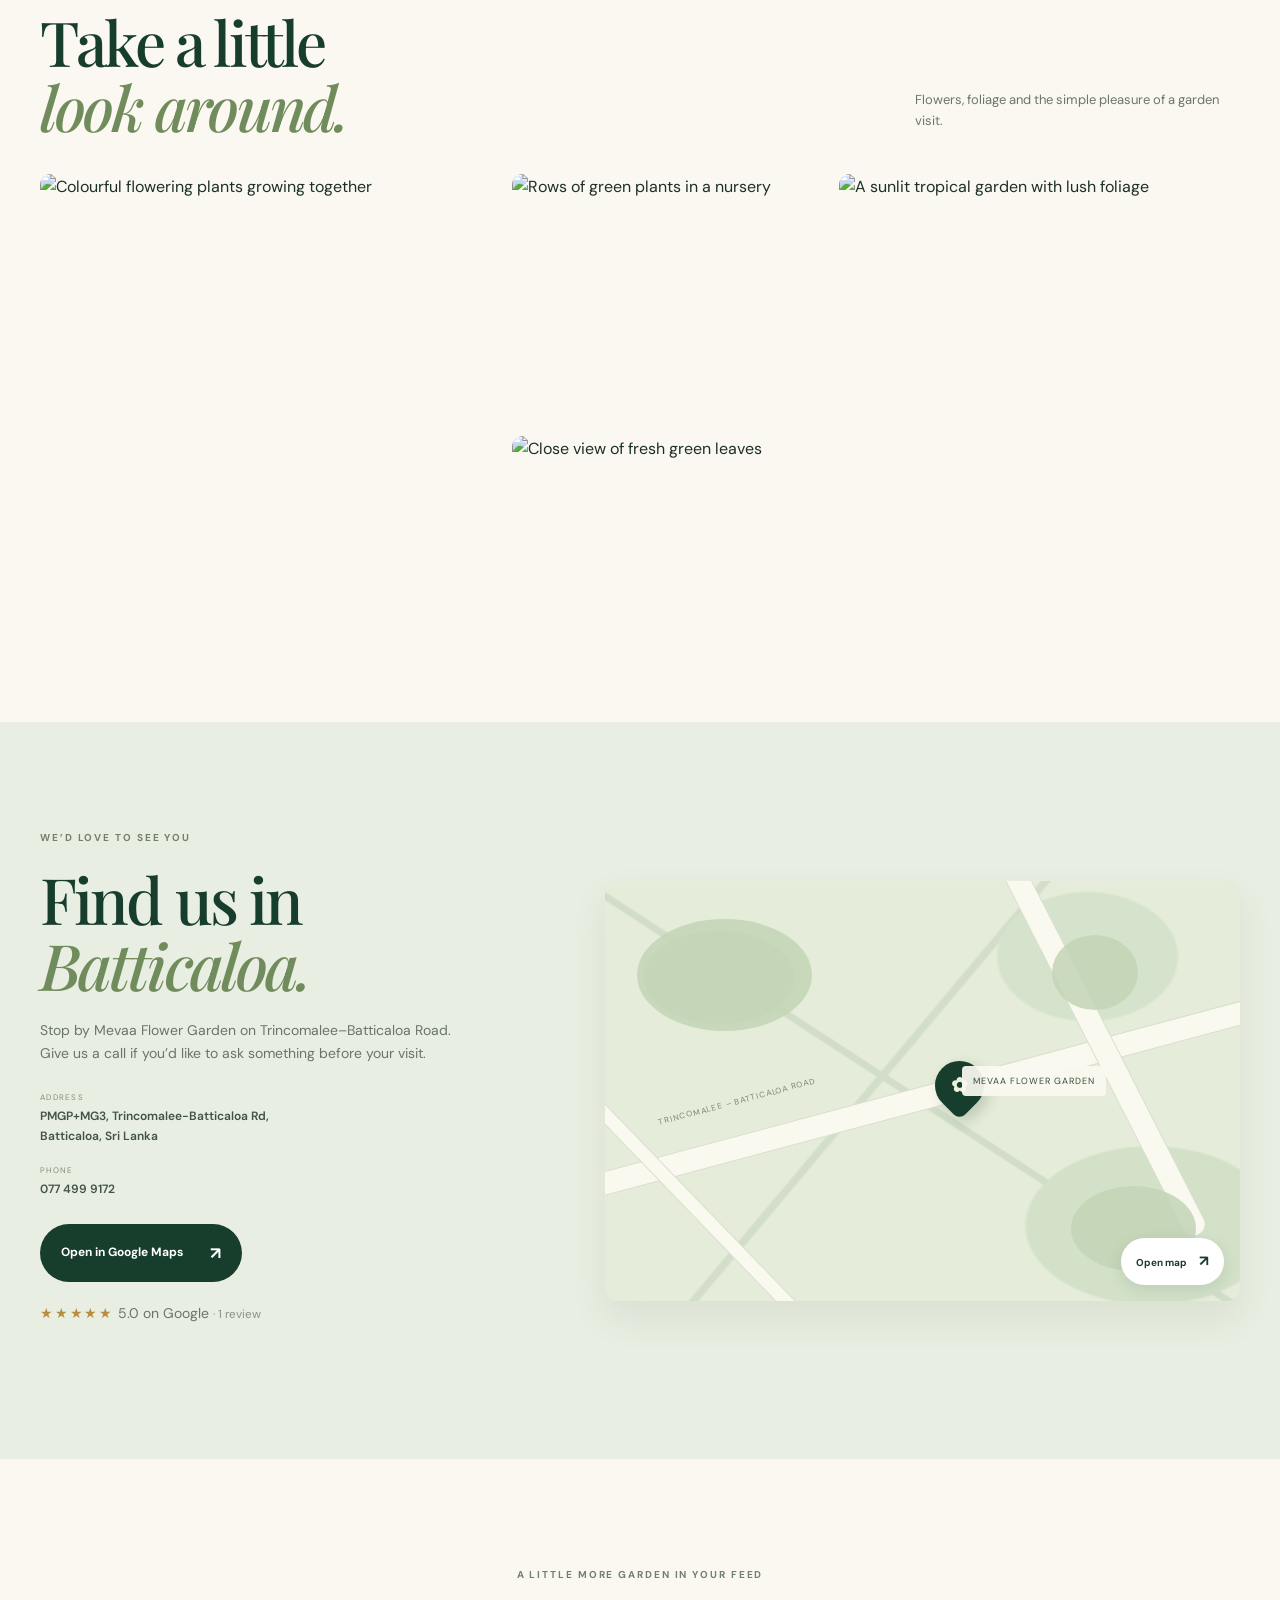
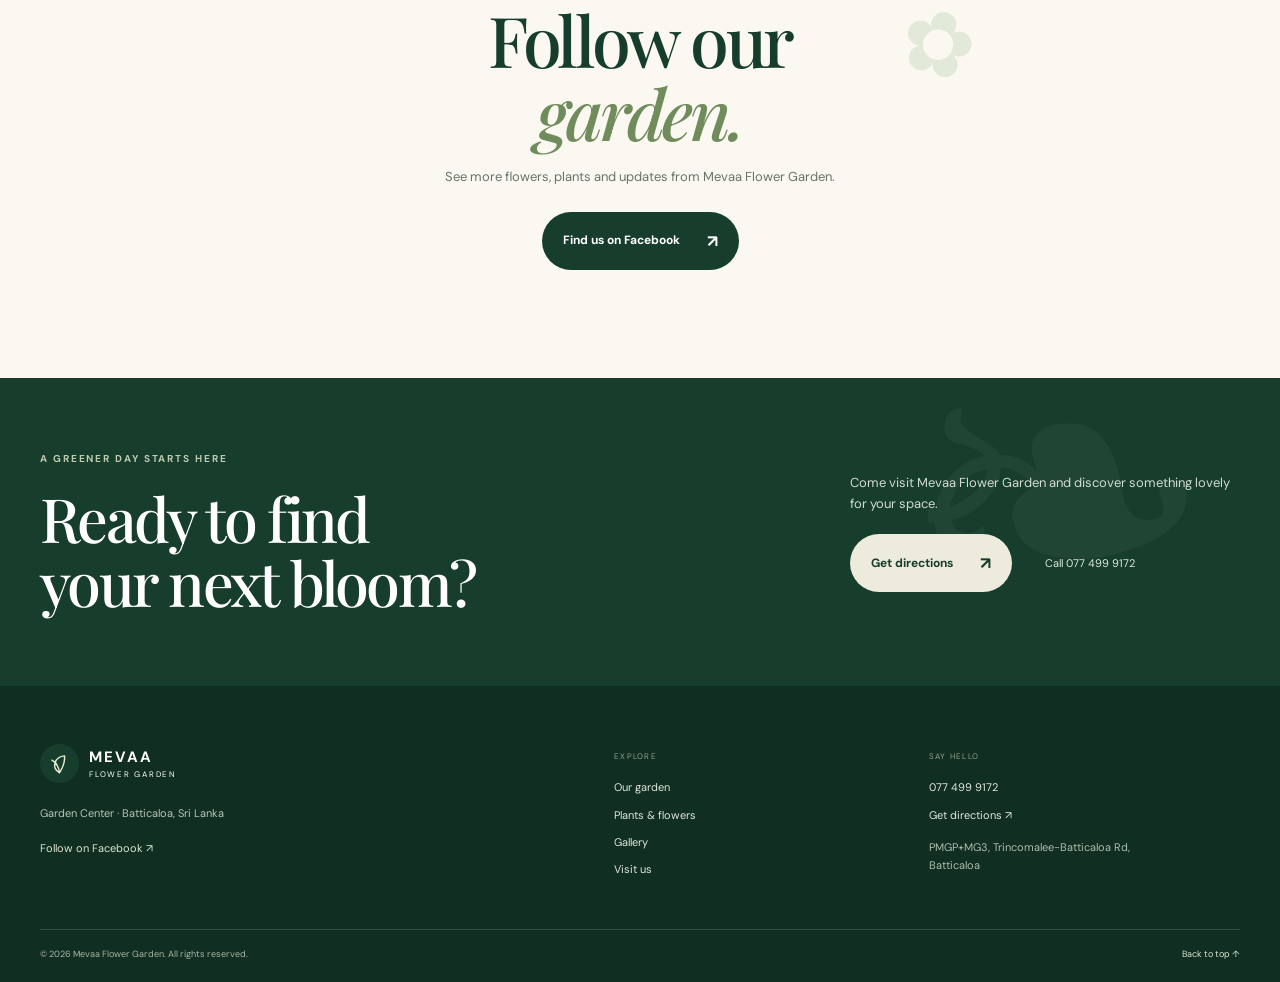
==== commit c72d8863: "image file name changed" ====
--- a/Mavee Flower Garden/index.html
+++ b/Mavee Flower Garden/index.html
@@ -33,7 +33,7 @@
     <section class="hero section-pad">
       <div class="hero-inner wrap">
         <div class="hero-copy reveal"><p class="eyebrow"><span></span> A little garden in Batticaloa</p><h1>Find your own<br><em>kind of bloom.</em></h1><p class="hero-lead">Flowers, plants and a breath of green for the spaces you call home.</p><div class="hero-buttons"><a class="button button-dark" href="#plants">Explore the garden <span aria-hidden="true">↓</span></a><a class="under-link" href="tel:+94774999172">Call us <span>077 499 9172</span></a></div><div class="hero-note"><span class="note-dot"></span> A warm welcome awaits on Trincomalee–Batticaloa Road</div></div>
-        <div class="hero-visual reveal" data-delay="1"><img src="Images/garden2.jpeg" alt="A gathered bouquet of fresh pink and white flowers" fetchpriority="high"><div class="hero-stamp"><span>GROW A</span><b>little<br>joy</b><span>EVERY DAY</span></div><div class="image-caption"><span>01 /</span> FLOWERS FOR EVERY CORNER</div></div>
+        <div class="hero-visual reveal" data-delay="1"><img src="Images/spm-academy-robotics-ai-best-robotics-class-batticaloa-sri-lanka-garden2.jpeg" alt="A gathered bouquet of fresh pink and white flowers" fetchpriority="high"><div class="hero-stamp"><span>GROW A</span><b>little<br>joy</b><span>EVERY DAY</span></div><div class="image-caption"><span>01 /</span> FLOWERS FOR EVERY CORNER</div></div>
       </div>
       <div class="hero-ornament" aria-hidden="true">✳</div>
     </section>
@@ -42,14 +42,14 @@
       <a class="quick-card" href="tel:+94774999172"><span class="quick-icon">↗</span><span><small>LET'S TALK</small><b>077 499 9172</b></span><span class="quick-arrow">↗</span></a>
       <a class="quick-card" href="https://www.facebook.com/p/Mevaa-Flower-Garden-100075829301406/" target="_blank" rel="noopener"><span class="quick-icon">f</span><span><small>FOLLOW ALONG</small><b>Mevaa on Facebook</b></span><span class="quick-arrow">↗</span></a>
     </section>
-    <section class="about section-pad" id="about"><div class="wrap about-grid"><div class="about-image reveal"><img src="Images/garden5.jpeg" alt="Hands caring for a young plant in a garden" loading="lazy"><span class="image-index">A PLACE TO PAUSE &amp; GROW</span></div><div class="about-copy reveal" data-delay="1"><p class="eyebrow">A green corner of Batticaloa</p><h2>A little more green<br>in every day.</h2><p>Mevaa Flower Garden is a local garden centre on Trincomalee–Batticaloa Road. Come explore flowers and plants, find a little inspiration, and picture what could grow in your own space.</p><p>Whether you have a sunny balcony, a favourite windowsill or a whole garden to tend, there’s always room for something living.</p><div class="about-tags"><span>Plants &amp; flowers</span><span>Garden inspiration</span><span>Batticaloa, Sri Lanka</span></div><a class="under-link" href="#visit">Come visit us <span>→</span></a></div></div></section>
+    <section class="about section-pad" id="about"><div class="wrap about-grid"><div class="about-image reveal"><img src="Images/spm-academy-robotics-ai-best-robotics-class-batticaloa-sri-lanka-garden5.jpeg" alt="Hands caring for a young plant in a garden" loading="lazy"><span class="image-index">A PLACE TO PAUSE &amp; GROW</span></div><div class="about-copy reveal" data-delay="1"><p class="eyebrow">A green corner of Batticaloa</p><h2>A little more green<br>in every day.</h2><p>Mevaa Flower Garden is a local garden centre on Trincomalee–Batticaloa Road. Come explore flowers and plants, find a little inspiration, and picture what could grow in your own space.</p><p>Whether you have a sunny balcony, a favourite windowsill or a whole garden to tend, there’s always room for something living.</p><div class="about-tags"><span>Plants &amp; flowers</span><span>Garden inspiration</span><span>Batticaloa, Sri Lanka</span></div><a class="under-link" href="#visit">Come visit us <span>→</span></a></div></div></section>
     <section class="plants section-pad" id="plants"><div class="wrap"><div class="section-heading reveal"><div><p class="eyebrow">A little something for every space</p><h2>Explore the<br><em>green things.</em></h2></div><p>Take your time, look around and discover plants and flowers that catch your eye.</p></div><div class="plant-grid">
       <a class="plant-card plant-tall reveal" href="#visit"><img src="Images/garden4.jpeg" alt="Bright seasonal flowers in soft pink and yellow" loading="lazy"><span class="plant-number">01</span><span class="plant-info"><small>COLOUR &amp; CHARACTER</small><b>Flowering plants</b><i>↗</i></span></a>
-      <a class="plant-card reveal" href="#visit"><img src="Images/garden8.jpeg" alt="Lush green potted foliage plant" loading="lazy"><span class="plant-number">02</span><span class="plant-info"><small>BRING THE OUTSIDE IN</small><b>Leafy favourites</b><i>↗</i></span></a>
-      <a class="plant-card reveal" href="#visit"><img src="Images/garden7.jpeg" alt="A collection of potted plants in a sunlit garden" loading="lazy"><span class="plant-number">03</span><span class="plant-info"><small>MAKE SPACE TO GROW</small><b>Garden inspiration</b><i>↗</i></span></a>
+      <a class="plant-card reveal" href="#visit"><img src="Images/spm-academy-robotics-ai-best-robotics-class-batticaloa-sri-lanka-garden8.jpeg" alt="Lush green potted foliage plant" loading="lazy"><span class="plant-number">02</span><span class="plant-info"><small>BRING THE OUTSIDE IN</small><b>Leafy favourites</b><i>↗</i></span></a>
+      <a class="plant-card reveal" href="#visit"><img src="Images/spm-academy-robotics-ai-best-robotics-class-batticaloa-sri-lanka-garden7.jpeg" alt="A collection of potted plants in a sunlit garden" loading="lazy"><span class="plant-number">03</span><span class="plant-info"><small>MAKE SPACE TO GROW</small><b>Garden inspiration</b><i>↗</i></span></a>
     </div><p class="inventory-note">Selection may vary. Visit us to see what’s growing.</p></div></section>
-    <section class="inspiration section-pad"><div class="wrap inspiration-grid"><div class="inspiration-copy reveal"><p class="eyebrow">Your next little project</p><h2>Grow something<br><em>beautiful.</em></h2><p>Start with one pot, one bright bloom, one small patch of earth. A green space can be as simple or as full as you like.</p><a class="button button-light" href="https://maps.app.goo.gl/8RmKT9fnVqgstS7U8" target="_blank" rel="noopener">Visit Mevaa <span>↗</span></a></div><div class="inspiration-images reveal" data-delay="1"><img class="inspire-main" src="Images/garden6.jpeg" alt="Sunlight falling across green tropical houseplants" loading="lazy"><img class="inspire-small" src="Images/garden11.jpeg" alt="A leafy potted plant in a bright home" loading="lazy"><span class="inspire-seal">LET IT<br><b>grow</b></span></div></div></section>
-    <section class="gallery section-pad" id="gallery"><div class="wrap"><div class="section-heading gallery-heading reveal"><div><p class="eyebrow">A glimpse of green</p><h2>Take a little<br><em>look around.</em></h2></div><p>Flowers, foliage and the simple pleasure of a garden visit.</p></div><div class="gallery-grid"><figure class="gallery-item g-one reveal"><img src="Images/garden1.jpeg" alt="Colourful flowering plants growing together" loading="lazy"></figure><figure class="gallery-item g-two reveal"><img src="Images/garden9.jpeg" alt="Rows of green plants in a nursery" loading="lazy"></figure><figure class="gallery-item g-three reveal"><img src="Images/garden10.jpeg" alt="A sunlit tropical garden with lush foliage" loading="lazy"></figure><figure class="gallery-item g-four reveal"><img src="Images/garden12.jpeg" alt="Close view of fresh green leaves" loading="lazy"></figure></div></div></section>
+    <section class="inspiration section-pad"><div class="wrap inspiration-grid"><div class="inspiration-copy reveal"><p class="eyebrow">Your next little project</p><h2>Grow something<br><em>beautiful.</em></h2><p>Start with one pot, one bright bloom, one small patch of earth. A green space can be as simple or as full as you like.</p><a class="button button-light" href="https://maps.app.goo.gl/8RmKT9fnVqgstS7U8" target="_blank" rel="noopener">Visit Mevaa <span>↗</span></a></div><div class="inspiration-images reveal" data-delay="1"><img class="inspire-main" src="Images/spm-academy-robotics-ai-best-robotics-class-batticaloa-sri-lanka-garden6.jpeg" alt="Sunlight falling across green tropical houseplants" loading="lazy"><img class="inspire-small" src="Images/spm-academy-robotics-ai-best-robotics-class-batticaloa-sri-lanka-garden11.jpeg" alt="A leafy potted plant in a bright home" loading="lazy"><span class="inspire-seal">LET IT<br><b>grow</b></span></div></div></section>
+    <section class="gallery section-pad" id="gallery"><div class="wrap"><div class="section-heading gallery-heading reveal"><div><p class="eyebrow">A glimpse of green</p><h2>Take a little<br><em>look around.</em></h2></div><p>Flowers, foliage and the simple pleasure of a garden visit.</p></div><div class="gallery-grid"><figure class="gallery-item g-one reveal"><img src="Images/spm-academy-robotics-ai-best-robotics-class-batticaloa-sri-lanka-garden1.jpeg" alt="Colourful flowering plants growing together" loading="lazy"></figure><figure class="gallery-item g-two reveal"><img src="Images/spm-academy-robotics-ai-best-robotics-class-batticaloa-sri-lanka-garden9.jpeg" alt="Rows of green plants in a nursery" loading="lazy"></figure><figure class="gallery-item g-three reveal"><img src="Images/spm-academy-robotics-ai-best-robotics-class-batticaloa-sri-lanka-garden10.jpeg" alt="A sunlit tropical garden with lush foliage" loading="lazy"></figure><figure class="gallery-item g-four reveal"><img src="Images/spm-academy-robotics-ai-best-robotics-class-batticaloa-sri-lanka-garden12.jpeg" alt="Close view of fresh green leaves" loading="lazy"></figure></div></div></section>
     <section class="visit section-pad" id="visit"><div class="wrap visit-grid"><div class="visit-copy reveal"><p class="eyebrow">We’d love to see you</p><h2>Find us in<br><em>Batticaloa.</em></h2><p>Stop by Mevaa Flower Garden on Trincomalee–Batticaloa Road. Give us a call if you’d like to ask something before your visit.</p><div class="visit-details"><div><small>ADDRESS</small><b>PMGP+MG3, Trincomalee-Batticaloa Rd,<br>Batticaloa, Sri Lanka</b></div><div><small>PHONE</small><a href="tel:+94774999172">077 499 9172</a></div></div><a class="button button-dark" href="https://maps.app.goo.gl/8RmKT9fnVqgstS7U8" target="_blank" rel="noopener">Open in Google Maps <span>↗</span></a><p class="rating-note"><span>★★★★★</span> 5.0 on Google <small>· 1 review</small></p></div><a class="map-card reveal" href="https://maps.app.goo.gl/8RmKT9fnVqgstS7U8" target="_blank" rel="noopener" aria-label="Open Mevaa Flower Garden location in Google Maps"><div class="map-art"><span class="map-road road-a"></span><span class="map-road road-b"></span><span class="map-road road-c"></span><span class="map-green green-a"></span><span class="map-green green-b"></span><span class="map-green green-c"></span><span class="map-pin"><b>✿</b></span><span class="map-label">MEVAA FLOWER GARDEN</span><span class="map-caption">TRINCOMALEE – BATTICALOA ROAD</span></div><span class="map-link">Open map <b>↗</b></span></a></div></section>
     <section class="social section-pad"><div class="wrap social-inner reveal"><span class="social-flower">✿</span><p class="eyebrow">A little more garden in your feed</p><h2>Follow our<br><em>garden.</em></h2><p>See more flowers, plants and updates from Mevaa Flower Garden.</p><a href="https://www.facebook.com/p/Mevaa-Flower-Garden-100075829301406/" class="button button-dark" target="_blank" rel="noopener">Find us on Facebook <span>↗</span></a></div></section>
     <section class="final-cta"><div class="wrap final-inner"><div><p class="eyebrow">A greener day starts here</p><h2>Ready to find<br>your next bloom?</h2></div><div><p>Come visit Mevaa Flower Garden and discover something lovely for your space.</p><div class="hero-buttons"><a class="button button-cream" href="https://maps.app.goo.gl/8RmKT9fnVqgstS7U8" target="_blank" rel="noopener">Get directions <span>↗</span></a><a class="final-phone" href="tel:+94774999172">Call 077 499 9172</a></div></div></div><span class="cta-leaf" aria-hidden="true">❧</span></section>
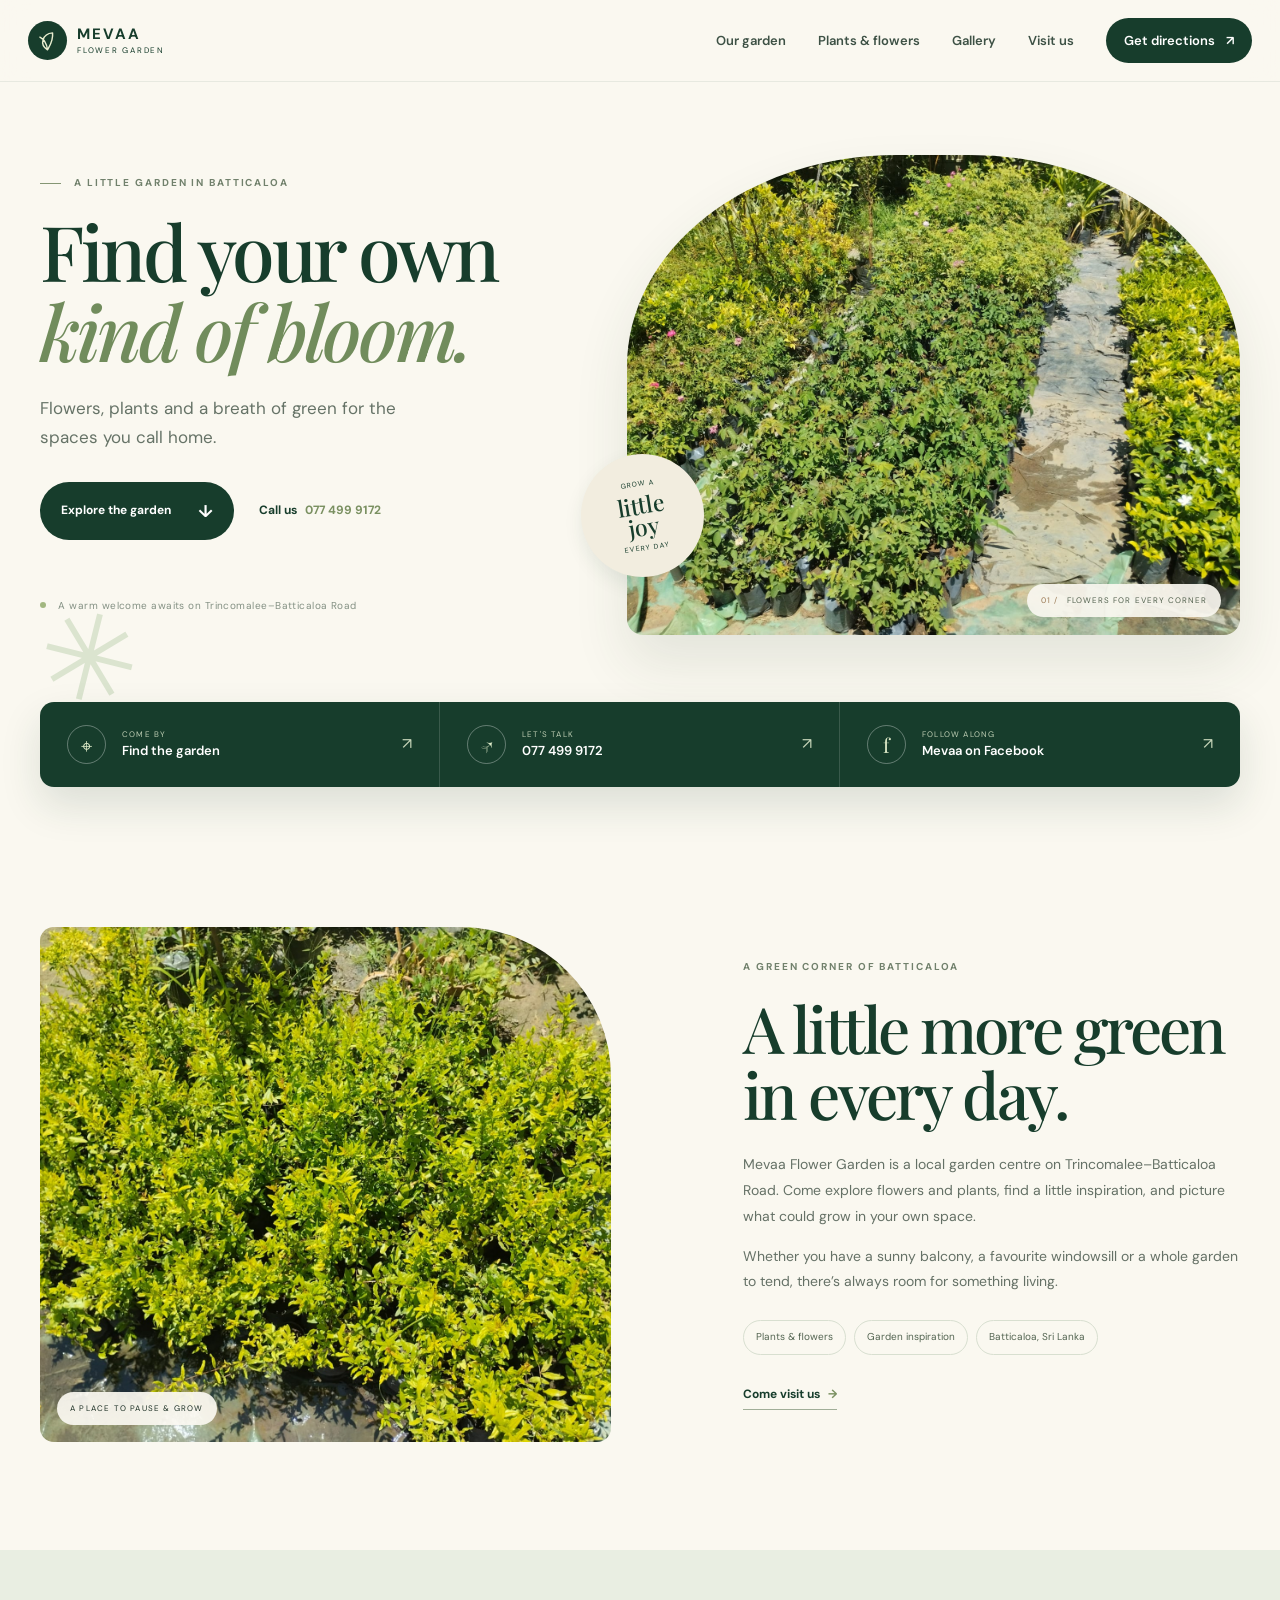
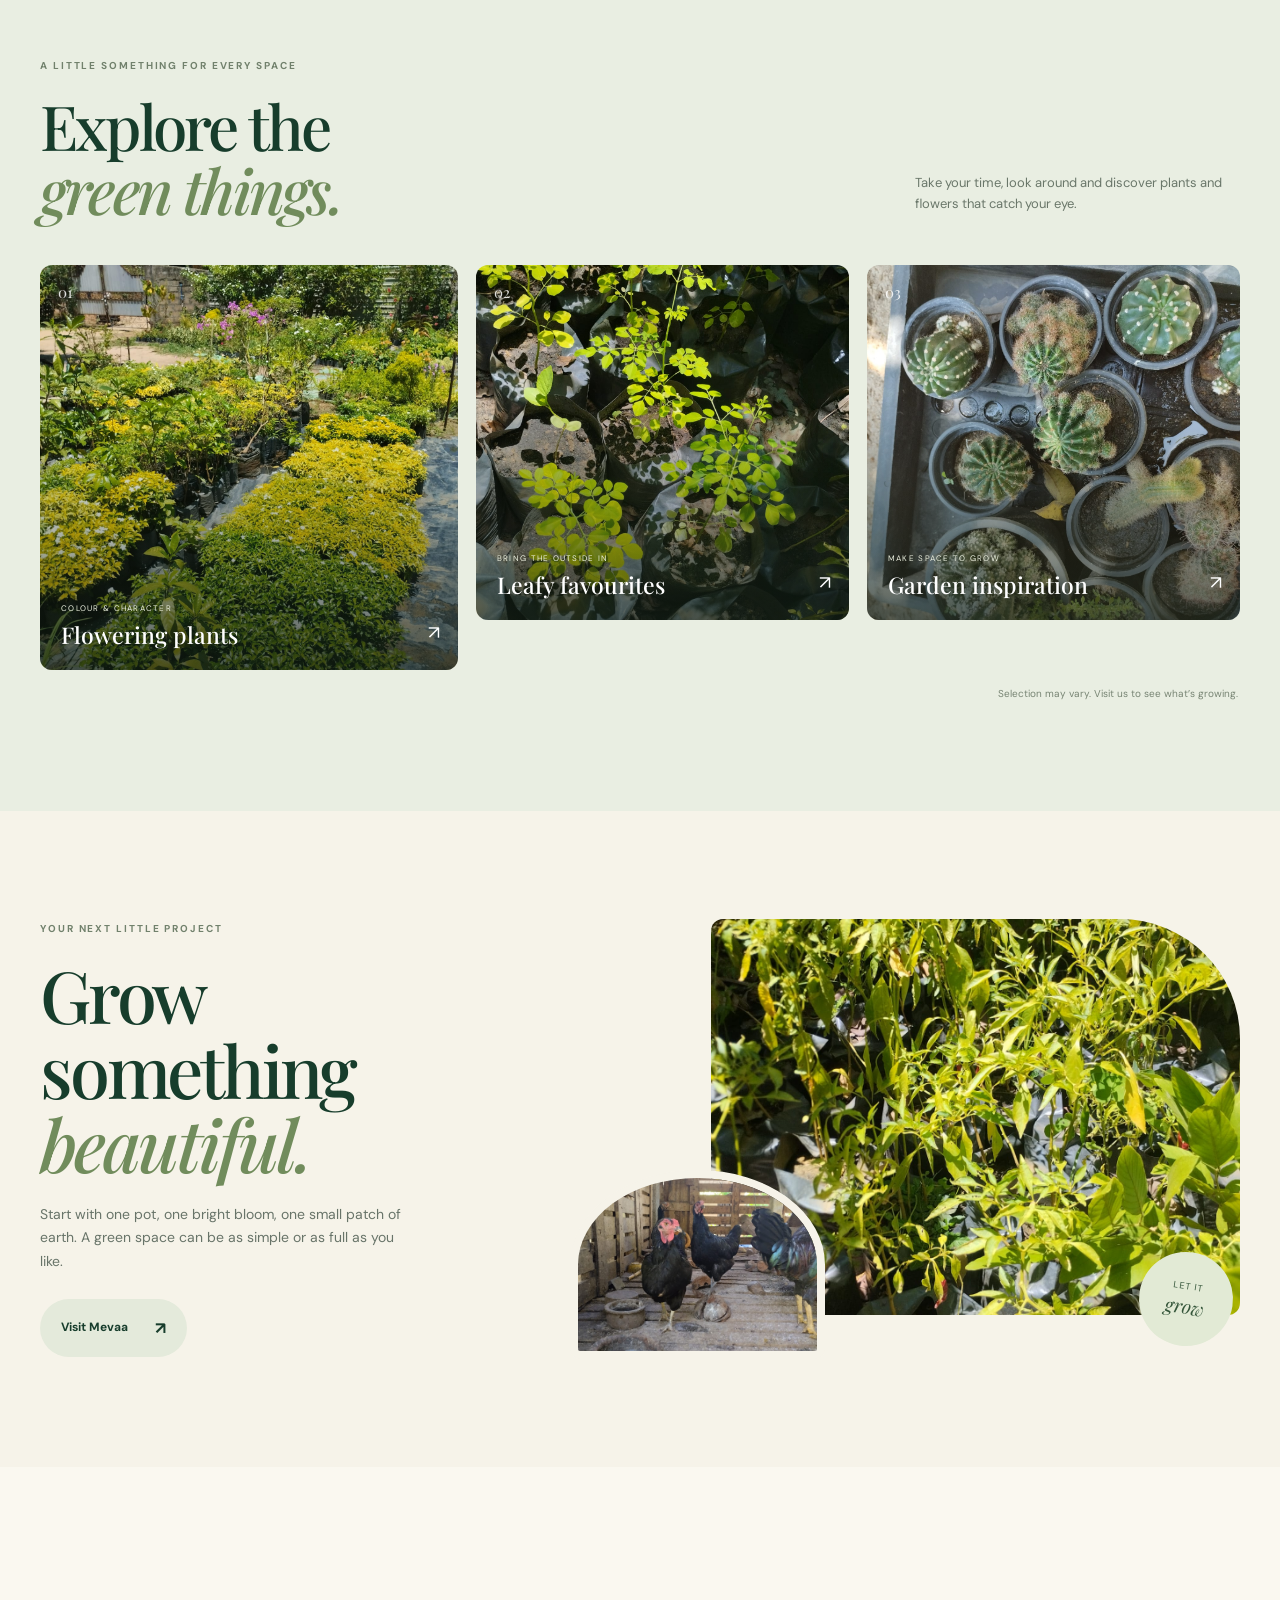
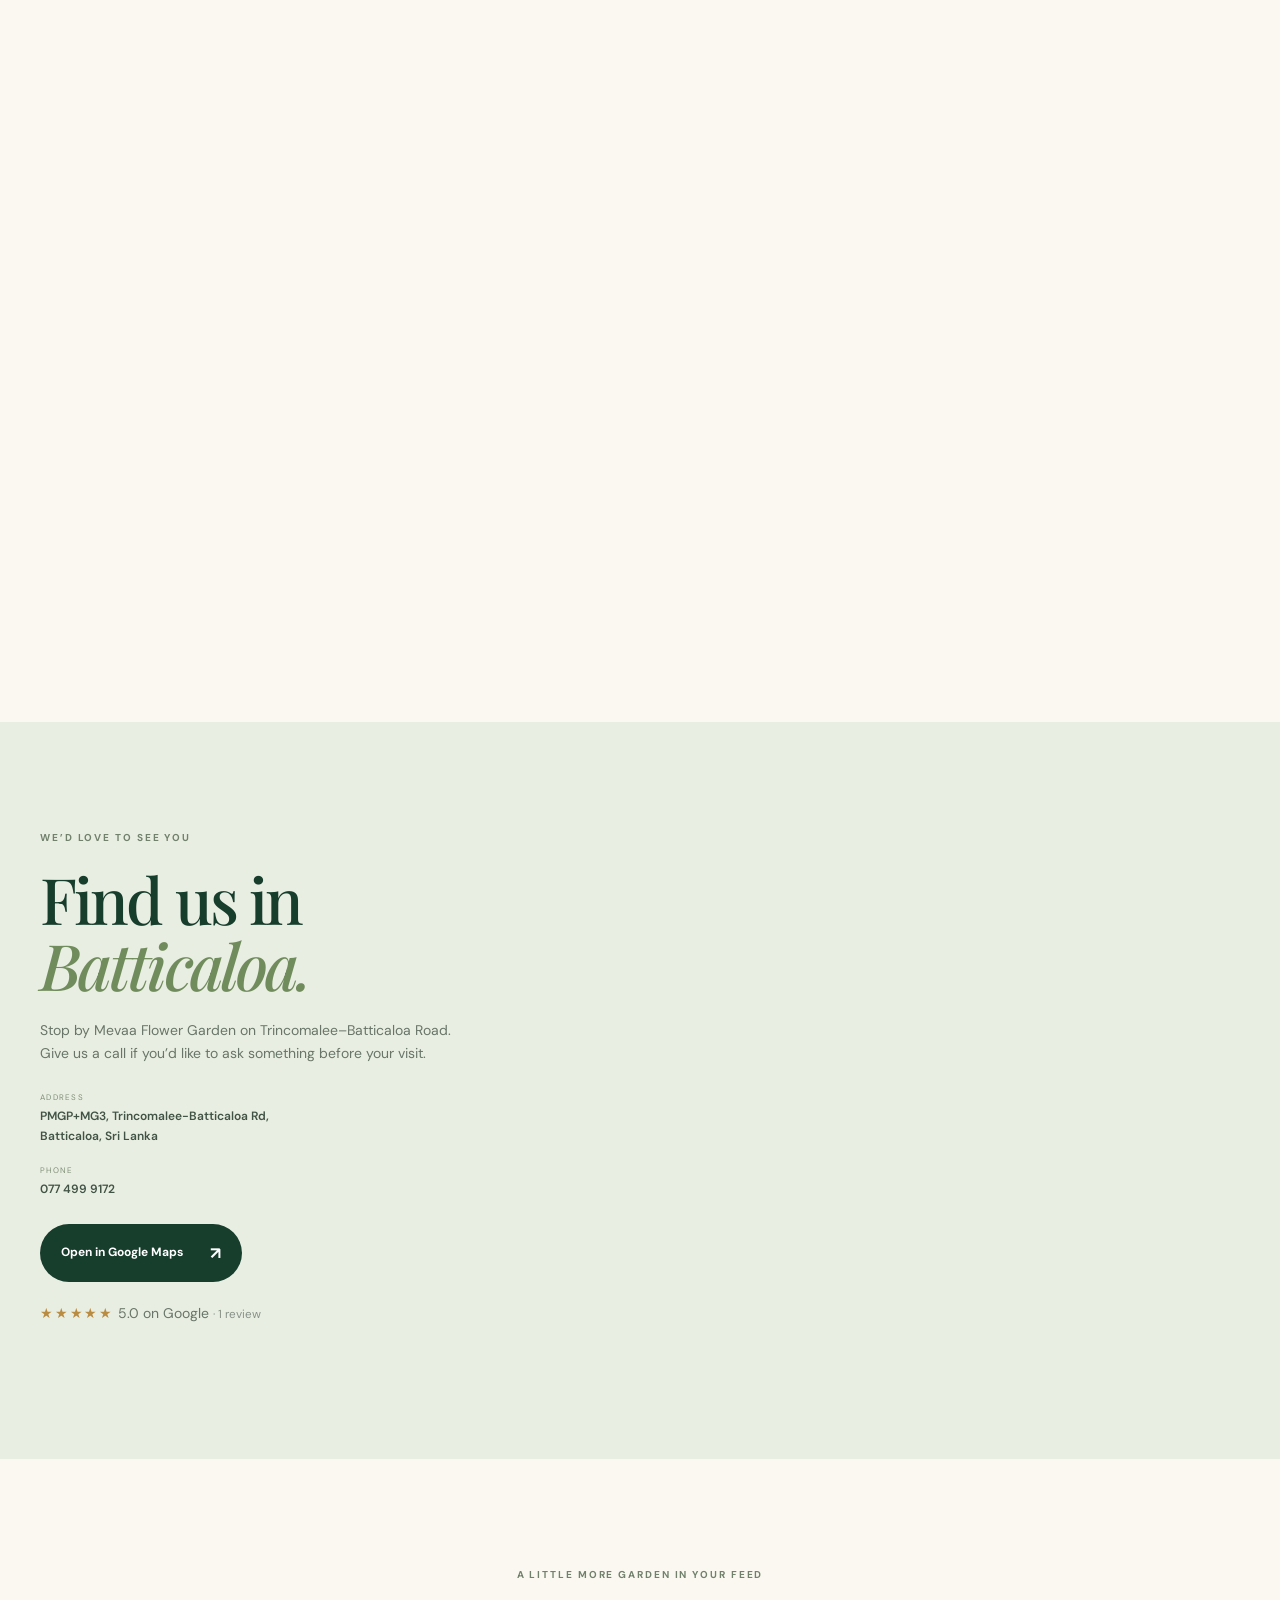
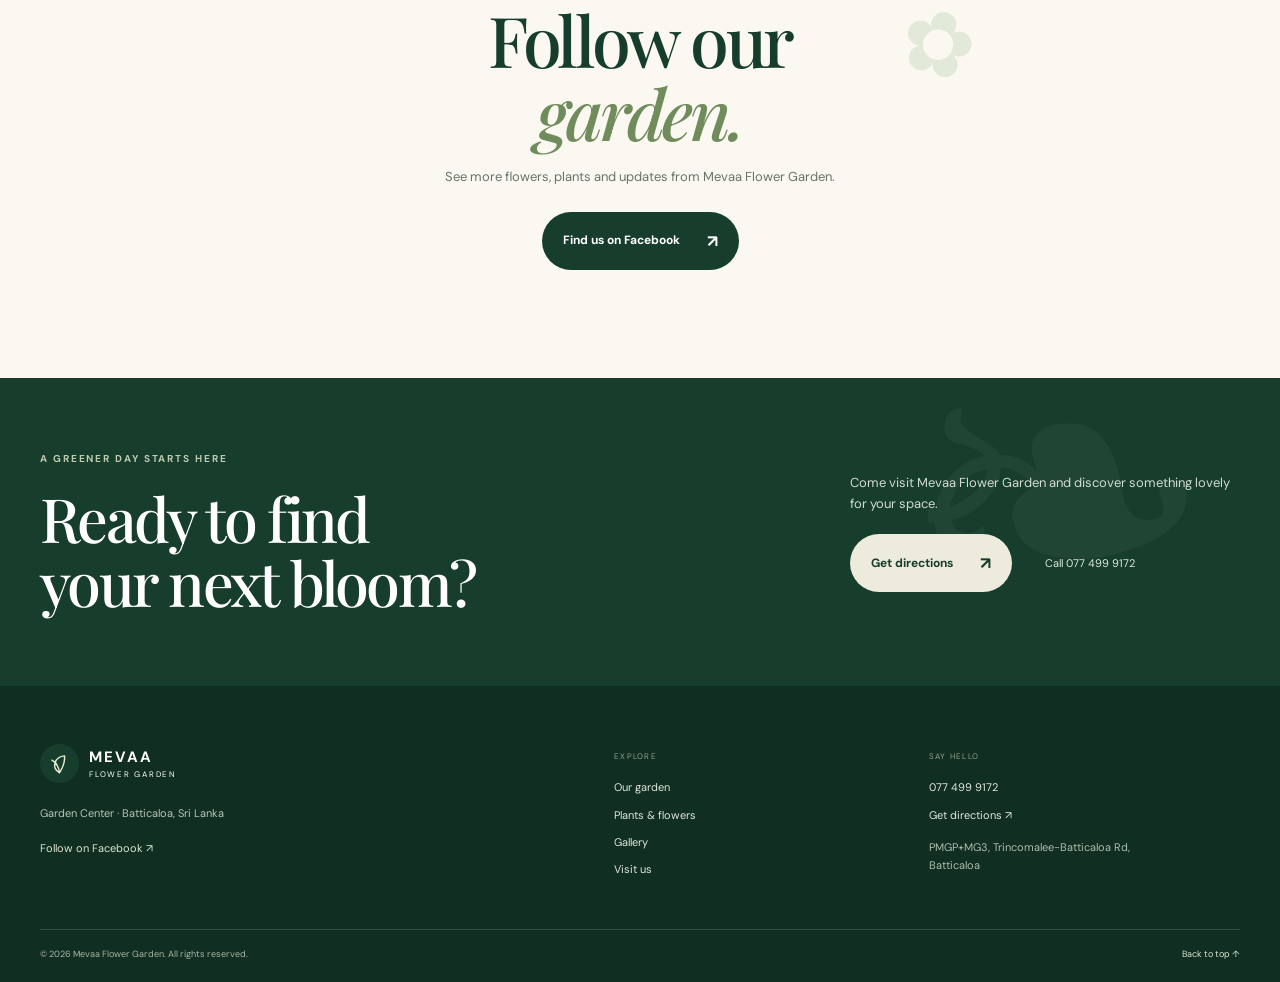
==== commit a1370bc5: "SPM websites changes" ====
--- a/Mavee Flower Garden/index.html
+++ b/Mavee Flower Garden/index.html
@@ -33,7 +33,7 @@
     <section class="hero section-pad">
       <div class="hero-inner wrap">
         <div class="hero-copy reveal"><p class="eyebrow"><span></span> A little garden in Batticaloa</p><h1>Find your own<br><em>kind of bloom.</em></h1><p class="hero-lead">Flowers, plants and a breath of green for the spaces you call home.</p><div class="hero-buttons"><a class="button button-dark" href="#plants">Explore the garden <span aria-hidden="true">↓</span></a><a class="under-link" href="tel:+94774999172">Call us <span>077 499 9172</span></a></div><div class="hero-note"><span class="note-dot"></span> A warm welcome awaits on Trincomalee–Batticaloa Road</div></div>
-        <div class="hero-visual reveal" data-delay="1"><img src="Images/spm-academy-robotics-ai-best-robotics-class-batticaloa-sri-lanka-garden2.jpeg" alt="A gathered bouquet of fresh pink and white flowers" fetchpriority="high"><div class="hero-stamp"><span>GROW A</span><b>little<br>joy</b><span>EVERY DAY</span></div><div class="image-caption"><span>01 /</span> FLOWERS FOR EVERY CORNER</div></div>
+        <div class="hero-visual reveal" data-delay="1"><img src="Images/garden2.jpeg" alt="A gathered bouquet of fresh pink and white flowers" fetchpriority="high"><div class="hero-stamp"><span>GROW A</span><b>little<br>joy</b><span>EVERY DAY</span></div><div class="image-caption"><span>01 /</span> FLOWERS FOR EVERY CORNER</div></div>
       </div>
       <div class="hero-ornament" aria-hidden="true">✳</div>
     </section>
@@ -42,14 +42,14 @@
       <a class="quick-card" href="tel:+94774999172"><span class="quick-icon">↗</span><span><small>LET'S TALK</small><b>077 499 9172</b></span><span class="quick-arrow">↗</span></a>
       <a class="quick-card" href="https://www.facebook.com/p/Mevaa-Flower-Garden-100075829301406/" target="_blank" rel="noopener"><span class="quick-icon">f</span><span><small>FOLLOW ALONG</small><b>Mevaa on Facebook</b></span><span class="quick-arrow">↗</span></a>
     </section>
-    <section class="about section-pad" id="about"><div class="wrap about-grid"><div class="about-image reveal"><img src="Images/spm-academy-robotics-ai-best-robotics-class-batticaloa-sri-lanka-garden5.jpeg" alt="Hands caring for a young plant in a garden" loading="lazy"><span class="image-index">A PLACE TO PAUSE &amp; GROW</span></div><div class="about-copy reveal" data-delay="1"><p class="eyebrow">A green corner of Batticaloa</p><h2>A little more green<br>in every day.</h2><p>Mevaa Flower Garden is a local garden centre on Trincomalee–Batticaloa Road. Come explore flowers and plants, find a little inspiration, and picture what could grow in your own space.</p><p>Whether you have a sunny balcony, a favourite windowsill or a whole garden to tend, there’s always room for something living.</p><div class="about-tags"><span>Plants &amp; flowers</span><span>Garden inspiration</span><span>Batticaloa, Sri Lanka</span></div><a class="under-link" href="#visit">Come visit us <span>→</span></a></div></div></section>
+    <section class="about section-pad" id="about"><div class="wrap about-grid"><div class="about-image reveal"><img src="Images/garden5.jpeg" alt="Hands caring for a young plant in a garden" loading="lazy"><span class="image-index">A PLACE TO PAUSE &amp; GROW</span></div><div class="about-copy reveal" data-delay="1"><p class="eyebrow">A green corner of Batticaloa</p><h2>A little more green<br>in every day.</h2><p>Mevaa Flower Garden is a local garden centre on Trincomalee–Batticaloa Road. Come explore flowers and plants, find a little inspiration, and picture what could grow in your own space.</p><p>Whether you have a sunny balcony, a favourite windowsill or a whole garden to tend, there’s always room for something living.</p><div class="about-tags"><span>Plants &amp; flowers</span><span>Garden inspiration</span><span>Batticaloa, Sri Lanka</span></div><a class="under-link" href="#visit">Come visit us <span>→</span></a></div></div></section>
     <section class="plants section-pad" id="plants"><div class="wrap"><div class="section-heading reveal"><div><p class="eyebrow">A little something for every space</p><h2>Explore the<br><em>green things.</em></h2></div><p>Take your time, look around and discover plants and flowers that catch your eye.</p></div><div class="plant-grid">
       <a class="plant-card plant-tall reveal" href="#visit"><img src="Images/garden4.jpeg" alt="Bright seasonal flowers in soft pink and yellow" loading="lazy"><span class="plant-number">01</span><span class="plant-info"><small>COLOUR &amp; CHARACTER</small><b>Flowering plants</b><i>↗</i></span></a>
-      <a class="plant-card reveal" href="#visit"><img src="Images/spm-academy-robotics-ai-best-robotics-class-batticaloa-sri-lanka-garden8.jpeg" alt="Lush green potted foliage plant" loading="lazy"><span class="plant-number">02</span><span class="plant-info"><small>BRING THE OUTSIDE IN</small><b>Leafy favourites</b><i>↗</i></span></a>
-      <a class="plant-card reveal" href="#visit"><img src="Images/spm-academy-robotics-ai-best-robotics-class-batticaloa-sri-lanka-garden7.jpeg" alt="A collection of potted plants in a sunlit garden" loading="lazy"><span class="plant-number">03</span><span class="plant-info"><small>MAKE SPACE TO GROW</small><b>Garden inspiration</b><i>↗</i></span></a>
+      <a class="plant-card reveal" href="#visit"><img src="Images/garden8.jpeg" alt="Lush green potted foliage plant" loading="lazy"><span class="plant-number">02</span><span class="plant-info"><small>BRING THE OUTSIDE IN</small><b>Leafy favourites</b><i>↗</i></span></a>
+      <a class="plant-card reveal" href="#visit"><img src="Images/garden7.jpeg" alt="A collection of potted plants in a sunlit garden" loading="lazy"><span class="plant-number">03</span><span class="plant-info"><small>MAKE SPACE TO GROW</small><b>Garden inspiration</b><i>↗</i></span></a>
     </div><p class="inventory-note">Selection may vary. Visit us to see what’s growing.</p></div></section>
-    <section class="inspiration section-pad"><div class="wrap inspiration-grid"><div class="inspiration-copy reveal"><p class="eyebrow">Your next little project</p><h2>Grow something<br><em>beautiful.</em></h2><p>Start with one pot, one bright bloom, one small patch of earth. A green space can be as simple or as full as you like.</p><a class="button button-light" href="https://maps.app.goo.gl/8RmKT9fnVqgstS7U8" target="_blank" rel="noopener">Visit Mevaa <span>↗</span></a></div><div class="inspiration-images reveal" data-delay="1"><img class="inspire-main" src="Images/spm-academy-robotics-ai-best-robotics-class-batticaloa-sri-lanka-garden6.jpeg" alt="Sunlight falling across green tropical houseplants" loading="lazy"><img class="inspire-small" src="Images/spm-academy-robotics-ai-best-robotics-class-batticaloa-sri-lanka-garden11.jpeg" alt="A leafy potted plant in a bright home" loading="lazy"><span class="inspire-seal">LET IT<br><b>grow</b></span></div></div></section>
-    <section class="gallery section-pad" id="gallery"><div class="wrap"><div class="section-heading gallery-heading reveal"><div><p class="eyebrow">A glimpse of green</p><h2>Take a little<br><em>look around.</em></h2></div><p>Flowers, foliage and the simple pleasure of a garden visit.</p></div><div class="gallery-grid"><figure class="gallery-item g-one reveal"><img src="Images/spm-academy-robotics-ai-best-robotics-class-batticaloa-sri-lanka-garden1.jpeg" alt="Colourful flowering plants growing together" loading="lazy"></figure><figure class="gallery-item g-two reveal"><img src="Images/spm-academy-robotics-ai-best-robotics-class-batticaloa-sri-lanka-garden9.jpeg" alt="Rows of green plants in a nursery" loading="lazy"></figure><figure class="gallery-item g-three reveal"><img src="Images/spm-academy-robotics-ai-best-robotics-class-batticaloa-sri-lanka-garden10.jpeg" alt="A sunlit tropical garden with lush foliage" loading="lazy"></figure><figure class="gallery-item g-four reveal"><img src="Images/spm-academy-robotics-ai-best-robotics-class-batticaloa-sri-lanka-garden12.jpeg" alt="Close view of fresh green leaves" loading="lazy"></figure></div></div></section>
+    <section class="inspiration section-pad"><div class="wrap inspiration-grid"><div class="inspiration-copy reveal"><p class="eyebrow">Your next little project</p><h2>Grow something<br><em>beautiful.</em></h2><p>Start with one pot, one bright bloom, one small patch of earth. A green space can be as simple or as full as you like.</p><a class="button button-light" href="https://maps.app.goo.gl/8RmKT9fnVqgstS7U8" target="_blank" rel="noopener">Visit Mevaa <span>↗</span></a></div><div class="inspiration-images reveal" data-delay="1"><img class="inspire-main" src="Images/garden6.jpeg" alt="Sunlight falling across green tropical houseplants" loading="lazy"><img class="inspire-small" src="Images/garden11.jpeg" alt="A leafy potted plant in a bright home" loading="lazy"><span class="inspire-seal">LET IT<br><b>grow</b></span></div></div></section>
+    <section class="gallery section-pad" id="gallery"><div class="wrap"><div class="section-heading gallery-heading reveal"><div><p class="eyebrow">A glimpse of green</p><h2>Take a little<br><em>look around.</em></h2></div><p>Flowers, foliage and the simple pleasure of a garden visit.</p></div><div class="gallery-grid"><figure class="gallery-item g-one reveal"><img src="Images/garden1.jpeg" alt="Colourful flowering plants growing together" loading="lazy"></figure><figure class="gallery-item g-two reveal"><img src="Images/garden9.jpeg" alt="Rows of green plants in a nursery" loading="lazy"></figure><figure class="gallery-item g-three reveal"><img src="Images/garden10.jpeg" alt="A sunlit tropical garden with lush foliage" loading="lazy"></figure><figure class="gallery-item g-four reveal"><img src="Images/garden12.jpeg" alt="Close view of fresh green leaves" loading="lazy"></figure></div></div></section>
     <section class="visit section-pad" id="visit"><div class="wrap visit-grid"><div class="visit-copy reveal"><p class="eyebrow">We’d love to see you</p><h2>Find us in<br><em>Batticaloa.</em></h2><p>Stop by Mevaa Flower Garden on Trincomalee–Batticaloa Road. Give us a call if you’d like to ask something before your visit.</p><div class="visit-details"><div><small>ADDRESS</small><b>PMGP+MG3, Trincomalee-Batticaloa Rd,<br>Batticaloa, Sri Lanka</b></div><div><small>PHONE</small><a href="tel:+94774999172">077 499 9172</a></div></div><a class="button button-dark" href="https://maps.app.goo.gl/8RmKT9fnVqgstS7U8" target="_blank" rel="noopener">Open in Google Maps <span>↗</span></a><p class="rating-note"><span>★★★★★</span> 5.0 on Google <small>· 1 review</small></p></div><a class="map-card reveal" href="https://maps.app.goo.gl/8RmKT9fnVqgstS7U8" target="_blank" rel="noopener" aria-label="Open Mevaa Flower Garden location in Google Maps"><div class="map-art"><span class="map-road road-a"></span><span class="map-road road-b"></span><span class="map-road road-c"></span><span class="map-green green-a"></span><span class="map-green green-b"></span><span class="map-green green-c"></span><span class="map-pin"><b>✿</b></span><span class="map-label">MEVAA FLOWER GARDEN</span><span class="map-caption">TRINCOMALEE – BATTICALOA ROAD</span></div><span class="map-link">Open map <b>↗</b></span></a></div></section>
     <section class="social section-pad"><div class="wrap social-inner reveal"><span class="social-flower">✿</span><p class="eyebrow">A little more garden in your feed</p><h2>Follow our<br><em>garden.</em></h2><p>See more flowers, plants and updates from Mevaa Flower Garden.</p><a href="https://www.facebook.com/p/Mevaa-Flower-Garden-100075829301406/" class="button button-dark" target="_blank" rel="noopener">Find us on Facebook <span>↗</span></a></div></section>
     <section class="final-cta"><div class="wrap final-inner"><div><p class="eyebrow">A greener day starts here</p><h2>Ready to find<br>your next bloom?</h2></div><div><p>Come visit Mevaa Flower Garden and discover something lovely for your space.</p><div class="hero-buttons"><a class="button button-cream" href="https://maps.app.goo.gl/8RmKT9fnVqgstS7U8" target="_blank" rel="noopener">Get directions <span>↗</span></a><a class="final-phone" href="tel:+94774999172">Call 077 499 9172</a></div></div></div><span class="cta-leaf" aria-hidden="true">❧</span></section>
@@ -57,5 +57,6 @@
   <footer class="footer"><div class="wrap footer-main"><div class="footer-brand"><a class="brand brand-footer" href="#top"><span class="brand-icon"><svg viewBox="0 0 32 32"><path d="M16 27C6 21 10 8 22 7c1 10-4 16-6 20Zm0 0C15 19 11 14 7 12"/></svg></span><span class="brand-type"><b>MEVAA</b><small>FLOWER GARDEN</small></span></a><p>Garden Center · Batticaloa, Sri Lanka</p><a class="footer-facebook" href="https://www.facebook.com/p/Mevaa-Flower-Garden-100075829301406/" target="_blank" rel="noopener">Follow on Facebook ↗</a></div><div><small class="footer-label">EXPLORE</small><a href="#about">Our garden</a><a href="#plants">Plants &amp; flowers</a><a href="#gallery">Gallery</a><a href="#visit">Visit us</a></div><div><small class="footer-label">SAY HELLO</small><a href="tel:+94774999172">077 499 9172</a><a href="https://maps.app.goo.gl/8RmKT9fnVqgstS7U8" target="_blank" rel="noopener">Get directions ↗</a><p>PMGP+MG3, Trincomalee-Batticaloa Rd,<br>Batticaloa</p></div></div><div class="wrap footer-bottom"><span>© 2026 Mevaa Flower Garden. All rights reserved.</span><a href="#top">Back to top ↑</a></div></footer>
   <a class="mobile-call" href="tel:+94774999172" aria-label="Call Mevaa Flower Garden">Call Mevaa · 077 499 9172</a>
   <script src="js/mevaa.js" defer></script>
+
 </body>
 </html>
--- a/Mavee Flower Garden/css/mevaa.css
+++ b/Mavee Flower Garden/css/mevaa.css
@@ -1 +1,15 @@
-:root{--forest:#173d2c;--green:#37684a;--leaf:#789465;--sage:#e9eee2;--ivory:#faf8f0;--cream:#f2eddf;--ink:#1d3025;--muted:#647268;--line:#d9dfd3;--sans:'DM Sans',sans-serif;--serif:'Playfair Display',serif}*{box-sizing:border-box}html{scroll-behavior:smooth;scroll-padding-top:88px}body{margin:0;background:var(--ivory);color:var(--ink);font:16px/1.65 var(--sans);-webkit-font-smoothing:antialiased}a{color:inherit}.skip{position:absolute;top:-60px;left:12px;background:#fff;padding:12px;z-index:90}.skip:focus{top:12px}.wrap{width:min(1200px,calc(100% - 64px));margin-inline:auto}.section-pad{padding:108px 0}.header{height:82px;position:fixed;inset:0 0 auto;z-index:20;background:rgba(250,248,240,.88);backdrop-filter:blur(14px);border-bottom:1px solid rgba(23,61,44,.08);transition:height .25s}.header.scrolled{height:70px}.nav-wrap{height:100%;width:min(1320px,calc(100% - 56px));margin:auto;display:flex;align-items:center;justify-content:space-between}.brand{display:inline-flex;align-items:center;gap:10px;text-decoration:none;color:var(--forest)}.brand-icon{width:39px;height:39px;display:grid;place-items:center;border-radius:50%;background:var(--forest)}.brand-icon svg{width:27px;fill:none;stroke:#e8edcf;stroke-width:1.7;stroke-linecap:round;stroke-linejoin:round}.brand-type{display:flex;flex-direction:column;line-height:1.1;letter-spacing:.13em}.brand-type b{font-size:15px;font-weight:700}.brand-type small{font-size:8px;letter-spacing:.22em;margin-top:4px}.nav{display:flex;align-items:center;gap:32px}.nav>a{font-size:13px;text-decoration:none;color:#3d5145;font-weight:600;transition:color .2s}.nav>a:hover{color:#8c5c42}.nav .nav-cta{background:var(--forest);color:#fff;border-radius:99px;padding:12px 18px}.nav-cta span{margin-left:8px}.menu-toggle{display:none}.hero{padding:155px 0 92px;position:relative;overflow:hidden}.hero-inner{display:grid;grid-template-columns:.91fr 1.09fr;gap:6.2%;align-items:center}.eyebrow{font-size:10px;letter-spacing:.19em;font-weight:700;color:#71816c;text-transform:uppercase;margin:0 0 19px}.eyebrow>span{display:inline-block;width:21px;height:1px;vertical-align:middle;background:#859674;margin-right:9px}.hero h1,.section-heading h2,.about h2,.inspiration h2,.visit h2,.social h2,.final-cta h2{font:500 clamp(48px,6vw,79px)/1.04 var(--serif);letter-spacing:-.045em;margin:0;color:var(--forest)}h1 em,h2 em{font-weight:500;color:#718c5c}.hero-lead{max-width:415px;font-size:17px;color:#667367;line-height:1.75;margin:23px 0 29px}.hero-buttons{display:flex;align-items:center;gap:25px;flex-wrap:wrap}.button{display:inline-flex;align-items:center;gap:27px;border-radius:99px;padding:15px 21px;font-size:12px;font-weight:700;text-decoration:none;transition:transform .22s,background .22s}.button:hover{transform:translateY(-2px)}.button span{font-size:17px}.button-dark{background:var(--forest);color:white}.button-dark:hover{background:#2c5a3f}.under-link{text-decoration:none;font-size:12px;font-weight:700;color:var(--forest)}.under-link span{color:#7a9061;margin-left:5px}.hero-note{margin-top:58px;color:#839083;font-size:10px;letter-spacing:.045em}.note-dot{display:inline-block;width:6px;height:6px;border-radius:50%;background:#a2b780;margin:0 9px 1px 0}.hero-visual{height:480px;position:relative;border-radius:44% 44% 16px 16px;overflow:visible}.hero-visual>img{width:100%;height:100%;display:block;object-fit:cover;object-position:center 44%;border-radius:44% 44% 16px 16px;box-shadow:0 28px 55px #3045291c}.hero-stamp{position:absolute;width:123px;height:123px;border-radius:50%;background:#f2eddf;color:var(--forest);left:-46px;bottom:58px;display:flex;flex-direction:column;align-items:center;justify-content:center;transform:rotate(-9deg);box-shadow:0 8px 20px #173d2c17}.hero-stamp span{font-size:7px;letter-spacing:.15em}.hero-stamp b{font:500 23px/.92 var(--serif);text-align:center;margin:5px 0}.image-caption{position:absolute;bottom:18px;right:19px;padding:10px 14px;background:#faf8f0eb;border-radius:40px;font-size:8px;letter-spacing:.13em;color:#53624f}.image-caption span{color:#9a7953;margin-right:6px}.hero-ornament{position:absolute;color:#dbe4cf;font-size:120px;left:3%;top:77%;transform:rotate(14deg);pointer-events:none}.quick-actions{position:relative;z-index:2;margin-top:-25px;display:grid;grid-template-columns:repeat(3,1fr);border-radius:14px;background:var(--forest);color:white;box-shadow:0 18px 40px #183a2b22;overflow:hidden}.quick-card{display:flex;align-items:center;gap:16px;padding:23px 27px;text-decoration:none;border-right:1px solid #ffffff26;transition:background .2s}.quick-card:last-child{border:0}.quick-card:hover{background:#28553a}.quick-icon{width:39px;height:39px;border:1px solid #ffffff54;border-radius:50%;display:grid;place-items:center;color:#dce9c7;font:20px var(--serif)}.quick-card>span:nth-child(2){display:grid;line-height:1.3}.quick-card small{font-size:8px;letter-spacing:.15em;color:#bdcdb3;margin-bottom:4px}.quick-card b{font-size:13px;font-weight:600}.quick-arrow{margin-left:auto;color:#c6d5b9}.about{padding-top:140px}.about-grid{display:grid;grid-template-columns:1fr .87fr;gap:11%;align-items:center}.about-image{height:515px;position:relative}.about-image img{width:100%;height:100%;object-fit:cover;border-radius:14px 150px 14px 14px}.image-index{position:absolute;bottom:17px;left:17px;padding:10px 13px;background:#faf8f0ed;border-radius:30px;font-size:8px;letter-spacing:.15em}.about h2,.visit h2{font-size:clamp(44px,5vw,64px)}.about-copy>p:not(.eyebrow){max-width:495px;color:#657166;font-size:14px;line-height:1.85}.about-copy h2{margin-bottom:24px}.about-tags{display:flex;flex-wrap:wrap;gap:8px;margin:25px 0}.about-tags span{border:1px solid #d8dfd0;border-radius:99px;padding:8px 12px;font-size:10px;color:#536451}.about-copy .under-link{display:inline-block;margin-top:5px;border-bottom:1px solid #a1ae98;padding-bottom:4px}.plants{background:var(--sage)}.section-heading{display:flex;justify-content:space-between;align-items:end;gap:35px;margin-bottom:43px}.section-heading h2{font-size:clamp(43px,5vw,62px)}.section-heading>p{max-width:325px;font-size:13px;color:#6a776a;margin:0 0 8px}.plant-grid{display:grid;grid-template-columns:1.12fr 1fr 1fr;gap:18px;align-items:stretch}.plant-card{display:block;height:355px;position:relative;overflow:hidden;border-radius:12px;text-decoration:none;color:#fff;background:#49654a}.plant-card.plant-tall{height:405px}.plant-card:after{content:"";position:absolute;inset:35% 0 0;background:linear-gradient(transparent,#101b13b5)}.plant-card img{width:100%;height:100%;object-fit:cover;transition:transform .6s}.plant-card:hover img{transform:scale(1.045)}.plant-number{position:absolute;z-index:1;top:17px;left:18px;font:15px var(--serif);color:#ffffffd9}.plant-info{position:absolute;z-index:1;left:21px;right:18px;bottom:20px;display:flex;flex-direction:column}.plant-info small{font-size:8px;letter-spacing:.16em;color:#ebefdf;margin-bottom:4px}.plant-info b{font:500 23px var(--serif)}.plant-info i{position:absolute;right:0;bottom:2px;font-style:normal;font-size:19px}.inventory-note{text-align:right;color:#778473;font-size:10px;margin:16px 2px 0}.inspiration{background:#f6f3e9}.inspiration-grid{display:grid;grid-template-columns:.8fr 1.2fr;gap:7%;align-items:center}.inspiration-copy h2{font-size:clamp(48px,6vw,72px)}.inspiration-copy>p:not(.eyebrow){max-width:370px;color:#687469;font-size:14px;margin:22px 0 26px}.button-light{background:#e4eadb;color:var(--forest)}.inspiration-images{height:440px;position:relative}.inspire-main{position:absolute;right:0;top:0;width:79%;height:90%;object-fit:cover;border-radius:12px 120px 12px 12px}.inspire-small{position:absolute;left:0;bottom:0;width:38%;height:43%;object-fit:cover;border:8px solid #f6f3e9;border-radius:50% 50% 10px 10px}.inspire-seal{position:absolute;right:1%;bottom:3%;width:94px;height:94px;border-radius:50%;background:#e2ead5;color:#35563a;display:flex;align-items:center;justify-content:center;flex-direction:column;font-size:9px;letter-spacing:.12em;text-align:center;transform:rotate(9deg)}.inspire-seal b{font:italic 19px var(--serif);letter-spacing:0}.gallery{background:var(--ivory)}.gallery-heading{margin-bottom:35px}.gallery-grid{height:440px;display:grid;grid-template-columns:1.14fr .78fr 1fr;grid-template-rows:1fr .72fr;gap:14px}.gallery-item{margin:0;overflow:hidden;border-radius:11px}.gallery-item img{display:block;width:100%;height:100%;object-fit:cover;transition:transform .5s}.gallery-item:hover img{transform:scale(1.04)}.g-one{grid-row:1/3}.g-two{grid-row:1/2}.g-three{grid-row:1/3}.g-four{grid-column:2;grid-row:2}.visit{background:#e9eee2}.visit-grid{display:grid;grid-template-columns:.85fr 1.15fr;gap:8%;align-items:center}.visit-copy>p:not(.eyebrow){color:#687568;max-width:440px;font-size:14px;margin:20px 0 26px}.visit-details{display:grid;gap:18px;margin-bottom:25px}.visit-details>div{display:grid;gap:3px}.visit-details small{font-size:8px;letter-spacing:.16em;color:#809078}.visit-details b,.visit-details a{font-size:12px;line-height:1.6;text-decoration:none;font-weight:600;color:#405345}.rating-note{font-size:11px;color:#5d6d5c;margin:18px 0 0}.rating-note span{color:#b98c42;letter-spacing:.13em}.rating-note small{color:#879187}.map-card{height:420px;position:relative;display:block;background:#dce7d4;border-radius:13px;overflow:hidden;text-decoration:none;box-shadow:0 17px 36px #354d3016}.map-art{height:100%;position:relative;overflow:hidden;background-color:#e5ecd9;background-image:radial-gradient(ellipse at 18% 23%,#d1e0c5 0 10%,transparent 10.5%),radial-gradient(ellipse at 86% 82%,#d2e1c8 0 16%,transparent 16.5%),radial-gradient(ellipse at 76% 18%,#d6e3cc 0 13%,transparent 13.5%),linear-gradient(33deg,transparent 48%,#d1ddc9 48.3% 49%,transparent 49.3%),linear-gradient(130deg,transparent 44%,#d2deca 44.3% 45%,transparent 45.3%)}.map-road{position:absolute;height:24px;background:#faf9ef;border:1px solid #d9dfcf;border-radius:20px;transform-origin:center}.road-a{width:125%;left:-10%;top:48%;transform:rotate(-15deg)}.road-b{width:75%;left:39%;top:31%;transform:rotate(63deg)}.road-c{width:65%;left:-19%;top:75%;transform:rotate(46deg);height:15px}.map-green{position:absolute;border-radius:50%;background:#c3d5b7;opacity:.85}.green-a{width:175px;height:112px;top:9%;left:5%}.green-b{width:125px;height:85px;right:7%;bottom:7%}.green-c{width:86px;height:75px;right:16%;top:13%}.map-pin{position:absolute;left:52%;top:43%;width:49px;height:49px;border-radius:50% 50% 50% 8px;transform:rotate(-45deg);background:var(--forest);display:grid;place-items:center;box-shadow:0 7px 14px #243e2833}.map-pin b{transform:rotate(45deg);color:#edf1db;font-size:20px}.map-label{position:absolute;left:calc(52% + 27px);top:44%;font-size:9px;letter-spacing:.11em;background:#faf9f1ed;padding:8px 11px;border-radius:4px;color:#364e39;white-space:nowrap}.map-caption{position:absolute;left:8%;top:51%;font-size:8px;letter-spacing:.12em;color:#778675;transform:rotate(-15deg)}.map-link{position:absolute;right:16px;bottom:16px;background:#fff;color:var(--forest);border-radius:50px;padding:11px 15px;font-size:10px;font-weight:700;box-shadow:0 5px 16px #193b2c1a}.map-link b{font-size:15px;margin-left:10px}.social{text-align:center;background:#faf8f0;position:relative;overflow:hidden}.social-inner{position:relative}.social h2{font-size:clamp(48px,6vw,70px)}.social>div>p:not(.eyebrow){font-size:13px;color:#687469;margin:18px 0 24px}.social-flower{position:absolute;color:#e2e9d8;font-size:89px;right:22%;top:4px;transform:rotate(16deg)}.final-cta{position:relative;overflow:hidden;padding:73px 0;background:var(--forest);color:#fff}.final-inner{display:flex;justify-content:space-between;align-items:center;gap:40px;position:relative;z-index:1}.final-cta .eyebrow{color:#bdcbb1}.final-cta h2{font-size:clamp(42px,5vw,61px);color:#fff}.final-inner>div:last-child{max-width:390px}.final-inner>div:last-child>p{font-size:13px;color:#d2ddcf;margin:0 0 20px}.button-cream{background:#ecebdc;color:var(--forest)}.final-phone{font-size:11px;color:#e1ead8;text-decoration:none;margin-left:8px}.cta-leaf{position:absolute;right:5%;top:-74px;color:#ffffff0b;font-size:380px;line-height:1}.footer{background:#102e21;color:#edf0e8;padding:58px 0 20px}.footer-main{display:grid;grid-template-columns:2fr 1fr 1.2fr;gap:55px;padding-bottom:42px}.brand-footer{color:#fff}.footer-brand>p{font-size:11px;color:#b8c5b7;margin:18px 0 12px}.footer-facebook{color:#dce6ce;font-size:11px;text-decoration:none}.footer-label{display:block;font-size:8px;letter-spacing:.16em;color:#91a28d;margin:6px 0 15px}.footer-main>div:not(:first-child)>a,.footer-main>div:not(:first-child)>p{display:block;color:#e2e8de;text-decoration:none;font-size:11px;margin:0 0 9px}.footer-main>div:not(:first-child)>p{color:#aebdad;line-height:1.7;margin-top:14px}.footer-bottom{display:flex;justify-content:space-between;border-top:1px solid #ffffff24;padding-top:17px;color:#a9b7a7;font-size:9px}.footer-bottom a{color:#dae5d2;text-decoration:none}.mobile-call{display:none}.reveal{opacity:0;transform:translateY(18px);transition:opacity .7s ease,transform .7s ease}.reveal.visible{opacity:1;transform:none}.reveal[data-delay="1"]{transition-delay:.15s}:focus-visible{outline:3px solid #bd9a56;outline-offset:4px;border-radius:4px}@media(max-width:1000px){.nav{gap:18px}.nav>a{font-size:11px}.hero-inner{gap:5%}.hero-visual{height:420px}.quick-card{padding:20px 17px}.about-grid{gap:7%}.plant-card{height:310px}.plant-card.plant-tall{height:360px}.visit-grid{gap:5%}}@media(max-width:760px){html{scroll-padding-top:72px}.wrap{width:calc(100% - 40px)}.header,.header.scrolled{height:68px}.nav-wrap{width:calc(100% - 36px)}.brand-icon{width:36px;height:36px}.menu-toggle{display:block;border:0;background:none;width:42px;height:42px;padding:10px;z-index:22}.menu-toggle span{display:block;background:var(--forest);height:2px;margin:6px 0;transition:.2s}.nav{position:fixed;inset:0 0 0 18%;background:var(--ivory);display:flex;flex-direction:column;justify-content:center;align-items:flex-start;padding:36px;gap:23px;transform:translateX(105%);transition:transform .28s ease;box-shadow:-20px 0 60px #173d2c12}.nav.open{transform:translateX(0)}.nav>a{font-size:17px}.nav .nav-cta{font-size:13px;margin-top:8px}.menu-toggle[aria-expanded="true"] span:first-child{transform:translateY(4px) rotate(45deg)}.menu-toggle[aria-expanded="true"] span:last-child{transform:translateY(-4px) rotate(-45deg)}.hero{padding:115px 0 60px}.hero-inner{grid-template-columns:1fr;gap:39px}.hero h1{font-size:clamp(53px,13vw,72px)}.hero-lead{font-size:15px;max-width:345px;margin:18px 0 24px}.hero-note{margin-top:33px;font-size:9px}.hero-visual{height:clamp(330px,94vw,490px);width:calc(100% - 17px);margin-left:17px;border-radius:48% 48% 12px 12px}.hero-visual>img{border-radius:48% 48% 12px 12px}.hero-stamp{width:96px;height:96px;left:-22px;bottom:42px}.hero-stamp b{font-size:19px}.hero-stamp span{font-size:6px}.image-caption{font-size:7px;right:10px;bottom:10px}.hero-ornament{font-size:70px;top:49%;left:auto;right:2%}.quick-actions{margin-top:0;width:100%;border-radius:0;grid-template-columns:1fr}.quick-card{padding:15px 22px;border-right:0;border-bottom:1px solid #ffffff26}.quick-icon{width:35px;height:35px}.about{padding-top:80px}.section-pad{padding:78px 0}.about-grid{grid-template-columns:1fr;gap:35px}.about-image{height:clamp(310px,95vw,470px);order:2}.about-image img{border-top-right-radius:110px}.about-copy{order:1}.about h2,.visit h2{font-size:clamp(43px,11vw,58px)}.about-copy>p:not(.eyebrow){font-size:13px}.section-heading{display:block;margin-bottom:28px}.section-heading h2{font-size:clamp(43px,11vw,58px)}.section-heading>p{margin-top:15px;font-size:12px;max-width:370px}.plant-grid{grid-template-columns:1fr 1fr;gap:12px}.plant-card,.plant-card.plant-tall{height:245px}.plant-card.plant-tall{grid-column:1/3;height:300px}.plant-info{left:14px;bottom:15px}.plant-info b{font-size:19px}.plant-info small{font-size:7px}.plant-info i{right:2px}.plant-number{top:12px;left:14px}.inventory-note{text-align:left;font-size:9px}.inspiration-grid{grid-template-columns:1fr;gap:33px}.inspiration-copy h2{font-size:clamp(48px,12vw,66px)}.inspiration-copy>p:not(.eyebrow){font-size:13px}.inspiration-images{height:clamp(300px,80vw,400px)}.inspire-main{width:82%;height:88%;border-top-right-radius:90px}.inspire-small{width:39%;height:43%;border-width:6px}.inspire-seal{width:77px;height:77px;font-size:7px}.inspire-seal b{font-size:16px}.gallery-grid{height:auto;grid-template-columns:1fr 1fr;grid-template-rows:210px 155px 155px;gap:10px}.g-one{grid-column:1;grid-row:1/3}.g-two{grid-column:2;grid-row:1}.g-three{grid-column:2;grid-row:2/4}.g-four{grid-column:1;grid-row:3}.gallery-item{border-radius:8px}.visit-grid{grid-template-columns:1fr;gap:33px}.visit-copy>p:not(.eyebrow){font-size:13px}.map-card{height:340px}.map-label{font-size:7px;left:calc(52% + 24px)}.social-flower{right:7%;top:1%;font-size:60px}.social h2{font-size:58px}.social>div>p:not(.eyebrow){font-size:12px}.final-cta{padding:59px 0 80px}.final-inner{display:block}.final-cta h2{font-size:clamp(43px,11vw,58px)}.final-inner>div:last-child{margin-top:24px}.footer{padding-top:43px;padding-bottom:73px}.footer-main{grid-template-columns:1fr 1fr;gap:30px 20px}.footer-brand{grid-column:1/3}.footer-bottom{gap:14px;font-size:8px}.mobile-call{display:block;position:fixed;z-index:19;bottom:10px;left:50%;transform:translateX(-50%);white-space:nowrap;text-decoration:none;background:#173d2cf2;color:#fff;border-radius:99px;padding:13px 23px;font-size:12px;font-weight:700;box-shadow:0 7px 24px #143a2844}.reveal{transform:translateY(12px)}}@media(max-width:370px){.wrap{width:calc(100% - 32px)}.hero h1{font-size:51px}.hero-buttons{gap:15px}.button{padding:14px 16px;gap:18px}.under-link{font-size:11px}.quick-card{padding-inline:17px}.gallery-grid{grid-template-rows:180px 140px 140px}.footer-bottom{flex-direction:column}}@media(prefers-reduced-motion:reduce){*,*::before,*::after{scroll-behavior:auto!important;animation-duration:.01ms!important;animation-iteration-count:1!important;transition-duration:.01ms!important}.reveal{opacity:1;transform:none}}
+:root{--forest:#173d2c;--green:#37684a;--leaf:#789465;--sage:#e9eee2;--ivory:#faf8f0;--cream:#f2eddf;--ink:#1d3025;--muted:#647268;--line:#d9dfd3;--sans:'DM Sans',sans-serif;--serif:'Playfair Display',serif}*{box-sizing:border-box}html{scroll-behavior:smooth;scroll-padding-top:88px}body{margin:0;background:var(--ivory);color:var(--ink);font:16px/1.65 var(--sans);-webkit-font-smoothing:antialiased}a{color:inherit}.skip{position:absolute;top:-60px;left:12px;background:#fff;padding:12px;z-index:90}.skip:focus{top:12px}.wrap{width:min(1200px,calc(100% - 64px));margin-inline:auto}.section-pad{padding:108px 0}.header{height:82px;position:fixed;inset:0 0 auto;z-index:20;background:rgba(250,248,240,.88);backdrop-filter:blur(14px);border-bottom:1px solid rgba(23,61,44,.08);transition:height .25s}.header.scrolled{height:70px}.nav-wrap{height:100%;width:min(1320px,calc(100% - 56px));margin:auto;display:flex;align-items:center;justify-content:space-between}.brand{display:inline-flex;align-items:center;gap:10px;text-decoration:none;color:var(--forest)}.brand-icon{width:39px;height:39px;display:grid;place-items:center;border-radius:50%;background:var(--forest)}.brand-icon svg{width:27px;fill:none;stroke:#e8edcf;stroke-width:1.7;stroke-linecap:round;stroke-linejoin:round}.brand-type{display:flex;flex-direction:column;line-height:1.1;letter-spacing:.13em}.brand-type b{font-size:15px;font-weight:700}.brand-type small{font-size:8px;letter-spacing:.22em;margin-top:4px}.nav{display:flex;align-items:center;gap:32px}.nav>a{font-size:13px;text-decoration:none;color:#3d5145;font-weight:600;transition:color .2s}.nav>a:hover{color:#8c5c42}.nav .nav-cta{background:var(--forest);color:#fff;border-radius:99px;padding:12px 18px}.nav-cta span{margin-left:8px}.menu-toggle{display:none}.hero{padding:155px 0 92px;position:relative;overflow:hidden}.hero-inner{display:grid;grid-template-columns:.91fr 1.09fr;gap:6.2%;align-items:center}.eyebrow{font-size:10px;letter-spacing:.19em;font-weight:700;color:#71816c;text-transform:uppercase;margin:0 0 19px}.eyebrow>span{display:inline-block;width:21px;height:1px;vertical-align:middle;background:#859674;margin-right:9px}.hero h1,.section-heading h2,.about h2,.inspiration h2,.visit h2,.social h2,.final-cta h2{font:500 clamp(48px,6vw,79px)/1.04 var(--serif);letter-spacing:-.045em;margin:0;color:var(--forest)}h1 em,h2 em{font-weight:500;color:#718c5c}.hero-lead{max-width:415px;font-size:17px;color:#667367;line-height:1.75;margin:23px 0 29px}.hero-buttons{display:flex;align-items:center;gap:25px;flex-wrap:wrap}.button{display:inline-flex;align-items:center;gap:27px;border-radius:99px;padding:15px 21px;font-size:12px;font-weight:700;text-decoration:none;transition:transform .22s,background .22s}.button:hover{transform:translateY(-2px)}.button span{font-size:17px}.button-dark{background:var(--forest);color:white}.button-dark:hover{background:#2c5a3f}.under-link{text-decoration:none;font-size:12px;font-weight:700;color:var(--forest)}.under-link span{color:#7a9061;margin-left:5px}.hero-note{margin-top:58px;color:#839083;font-size:10px;letter-spacing:.045em}.note-dot{display:inline-block;width:6px;height:6px;border-radius:50%;background:#a2b780;margin:0 9px 1px 0}.hero-visual{height:480px;position:relative;border-radius:44% 44% 16px 16px;overflow:visible}.hero-visual>img{width:100%;height:100%;display:block;object-fit:cover;object-position:center 44%;border-radius:44% 44% 16px 16px;box-shadow:0 28px 55px #3045291c}.hero-stamp{position:absolute;width:123px;height:123px;border-radius:50%;background:#f2eddf;color:var(--forest);left:-46px;bottom:58px;display:flex;flex-direction:column;align-items:center;justify-content:center;transform:rotate(-9deg);box-shadow:0 8px 20px #173d2c17}.hero-stamp span{font-size:7px;letter-spacing:.15em}.hero-stamp b{font:500 23px/.92 var(--serif);text-align:center;margin:5px 0}.image-caption{position:absolute;bottom:18px;right:19px;padding:10px 14px;background:#faf8f0eb;border-radius:40px;font-size:8px;letter-spacing:.13em;color:#53624f}.image-caption span{color:#9a7953;margin-right:6px}.hero-ornament{position:absolute;color:#dbe4cf;font-size:120px;left:3%;top:77%;transform:rotate(14deg);pointer-events:none}.quick-actions{position:relative;z-index:2;margin-top:-25px;display:grid;grid-template-columns:repeat(3,1fr);border-radius:14px;background:var(--forest);color:white;box-shadow:0 18px 40px #183a2b22;overflow:hidden}.quick-card{display:flex;align-items:center;gap:16px;padding:23px 27px;text-decoration:none;border-right:1px solid #ffffff26;transition:background .2s}.quick-card:last-child{border:0}.quick-card:hover{background:#28553a}.quick-icon{width:39px;height:39px;border:1px solid #ffffff54;border-radius:50%;display:grid;place-items:center;color:#dce9c7;font:20px var(--serif)}.quick-card>span:nth-child(2){display:grid;line-height:1.3}.quick-card small{font-size:8px;letter-spacing:.15em;color:#bdcdb3;margin-bottom:4px}.quick-card b{font-size:13px;font-weight:600}.quick-arrow{margin-left:auto;color:#c6d5b9}.about{padding-top:140px}.about-grid{display:grid;grid-template-columns:1fr .87fr;gap:11%;align-items:center}.about-image{height:515px;position:relative}.about-image img{width:100%;height:100%;object-fit:cover;border-radius:14px 150px 14px 14px}.image-index{position:absolute;bottom:17px;left:17px;padding:10px 13px;background:#faf8f0ed;border-radius:30px;font-size:8px;letter-spacing:.15em}.about h2,.visit h2{font-size:clamp(44px,5vw,64px)}.about-copy>p:not(.eyebrow){max-width:495px;color:#657166;font-size:14px;line-height:1.85}.about-copy h2{margin-bottom:24px}.about-tags{display:flex;flex-wrap:wrap;gap:8px;margin:25px 0}.about-tags span{border:1px solid #d8dfd0;border-radius:99px;padding:8px 12px;font-size:10px;color:#536451}.about-copy .under-link{display:inline-block;margin-top:5px;border-bottom:1px solid #a1ae98;padding-bottom:4px}.plants{background:var(--sage)}.section-heading{display:flex;justify-content:space-between;align-items:end;gap:35px;margin-bottom:43px}.section-heading h2{font-size:clamp(43px,5vw,62px)}.section-heading>p{max-width:325px;font-size:13px;color:#6a776a;margin:0 0 8px}.plant-grid{display:grid;grid-template-columns:1.12fr 1fr 1fr;gap:18px;align-items:stretch}.plant-card{display:block;height:355px;position:relative;overflow:hidden;border-radius:12px;text-decoration:none;color:#fff;background:#49654a}.plant-card.plant-tall{height:405px}.plant-card:after{content:"";position:absolute;inset:35% 0 0;background:linear-gradient(transparent,#101b13b5)}.plant-card img{width:100%;height:100%;object-fit:cover;transition:transform .6s}.plant-card:hover img{transform:scale(1.045)}.plant-number{position:absolute;z-index:1;top:17px;left:18px;font:15px var(--serif);color:#ffffffd9}.plant-info{position:absolute;z-index:1;left:21px;right:18px;bottom:20px;display:flex;flex-direction:column}.plant-info small{font-size:8px;letter-spacing:.16em;color:#ebefdf;margin-bottom:4px}.plant-info b{font:500 23px var(--serif)}.plant-info i{position:absolute;right:0;bottom:2px;font-style:normal;font-size:19px}.inventory-note{text-align:right;color:#778473;font-size:10px;margin:16px 2px 0}.inspiration{background:#f6f3e9}.inspiration-grid{display:grid;grid-template-columns:.8fr 1.2fr;gap:7%;align-items:center}.inspiration-copy h2{font-size:clamp(48px,6vw,72px)}.inspiration-copy>p:not(.eyebrow){max-width:370px;color:#687469;font-size:14px;margin:22px 0 26px}.button-light{background:#e4eadb;color:var(--forest)}.inspiration-images{height:440px;position:relative}.inspire-main{position:absolute;right:0;top:0;width:79%;height:90%;object-fit:cover;border-radius:12px 120px 12px 12px}.inspire-small{position:absolute;left:0;bottom:0;width:38%;height:43%;object-fit:cover;border:8px solid #f6f3e9;border-radius:50% 50% 10px 10px}.inspire-seal{position:absolute;right:1%;bottom:3%;width:94px;height:94px;border-radius:50%;background:#e2ead5;color:#35563a;display:flex;align-items:center;justify-content:center;flex-direction:column;font-size:9px;letter-spacing:.12em;text-align:center;transform:rotate(9deg)}.inspire-seal b{font:italic 19px var(--serif);letter-spacing:0}.gallery{background:var(--ivory)}.gallery-heading{margin-bottom:35px}.gallery-grid{height:440px;display:grid;grid-template-columns:1.14fr .78fr 1fr;grid-template-rows:1fr .72fr;gap:14px}.gallery-item{margin:0;overflow:hidden;border-radius:11px}.gallery-item img{display:block;width:100%;height:100%;object-fit:cover;transition:transform .5s}.gallery-item:hover img{transform:scale(1.04)}.g-one{grid-row:1/3}.g-two{grid-row:1/2}.g-three{grid-row:1/3}.g-four{grid-column:2;grid-row:2}.visit{background:#e9eee2}.visit-grid{display:grid;grid-template-columns:.85fr 1.15fr;gap:8%;align-items:center}.visit-copy>p:not(.eyebrow){color:#687568;max-width:440px;font-size:14px;margin:20px 0 26px}.visit-details{display:grid;gap:18px;margin-bottom:25px}.visit-details>div{display:grid;gap:3px}.visit-details small{font-size:8px;letter-spacing:.16em;color:#809078}.visit-details b,.visit-details a{font-size:12px;line-height:1.6;text-decoration:none;font-weight:600;color:#405345}.rating-note{font-size:11px;color:#5d6d5c;margin:18px 0 0}.rating-note span{color:#b98c42;letter-spacing:.13em}.rating-note small{color:#879187}.map-card{height:420px;position:relative;display:block;background:#dce7d4;border-radius:13px;overflow:hidden;text-decoration:none;box-shadow:0 17px 36px #354d3016}.map-art{height:100%;position:relative;overflow:hidden;background-color:#e5ecd9;background-image:radial-gradient(ellipse at 18% 23%,#d1e0c5 0 10%,transparent 10.5%),radial-gradient(ellipse at 86% 82%,#d2e1c8 0 16%,transparent 16.5%),radial-gradient(ellipse at 76% 18%,#d6e3cc 0 13%,transparent 13.5%),linear-gradient(33deg,transparent 48%,#d1ddc9 48.3% 49%,transparent 49.3%),linear-gradient(130deg,transparent 44%,#d2deca 44.3% 45%,transparent 45.3%)}.map-road{position:absolute;height:24px;background:#faf9ef;border:1px solid #d9dfcf;border-radius:20px;transform-origin:center}.road-a{width:125%;left:-10%;top:48%;transform:rotate(-15deg)}.road-b{width:75%;left:39%;top:31%;transform:rotate(63deg)}.road-c{width:65%;left:-19%;top:75%;transform:rotate(46deg);height:15px}.map-green{position:absolute;border-radius:50%;background:#c3d5b7;opacity:.85}.green-a{width:175px;height:112px;top:9%;left:5%}.green-b{width:125px;height:85px;right:7%;bottom:7%}.green-c{width:86px;height:75px;right:16%;top:13%}.map-pin{position:absolute;left:52%;top:43%;width:49px;height:49px;border-radius:50% 50% 50% 8px;transform:rotate(-45deg);background:var(--forest);display:grid;place-items:center;box-shadow:0 7px 14px #243e2833}.map-pin b{transform:rotate(45deg);color:#edf1db;font-size:20px}.map-label{position:absolute;left:calc(52% + 27px);top:44%;font-size:9px;letter-spacing:.11em;background:#faf9f1ed;padding:8px 11px;border-radius:4px;color:#364e39;white-space:nowrap}.map-caption{position:absolute;left:8%;top:51%;font-size:8px;letter-spacing:.12em;color:#778675;transform:rotate(-15deg)}.map-link{position:absolute;right:16px;bottom:16px;background:#fff;color:var(--forest);border-radius:50px;padding:11px 15px;font-size:10px;font-weight:700;box-shadow:0 5px 16px #193b2c1a}.map-link b{font-size:15px;margin-left:10px}.social{text-align:center;background:#faf8f0;position:relative;overflow:hidden}.social-inner{position:relative}.social h2{font-size:clamp(48px,6vw,70px)}.social>div>p:not(.eyebrow){font-size:13px;color:#687469;margin:18px 0 24px}.social-flower{position:absolute;color:#e2e9d8;font-size:89px;right:22%;top:4px;transform:rotate(16deg)}.final-cta{position:relative;overflow:hidden;padding:73px 0;background:var(--forest);color:#fff}.final-inner{display:flex;justify-content:space-between;align-items:center;gap:40px;position:relative;z-index:1}.final-cta .eyebrow{color:#bdcbb1}.final-cta h2{font-size:clamp(42px,5vw,61px);color:#fff}.final-inner>div:last-child{max-width:390px}.final-inner>div:last-child>p{font-size:13px;color:#d2ddcf;margin:0 0 20px}.button-cream{background:#ecebdc;color:var(--forest)}.final-phone{font-size:11px;color:#e1ead8;text-decoration:none;margin-left:8px}.cta-leaf{position:absolute;right:5%;top:-74px;color:#ffffff0b;font-size:380px;line-height:1}.footer{background:#102e21;color:#edf0e8;padding:58px 0 20px}.footer-main{display:grid;grid-template-columns:2fr 1fr 1.2fr;gap:55px;padding-bottom:42px}.brand-footer{color:#fff}.footer-brand>p{font-size:11px;color:#b8c5b7;margin:18px 0 12px}.footer-facebook{color:#dce6ce;font-size:11px;text-decoration:none}.footer-label{display:block;font-size:8px;letter-spacing:.16em;color:#91a28d;margin:6px 0 15px}.footer-main>div:not(:first-child)>a,.footer-main>div:not(:first-child)>p{display:block;color:#e2e8de;text-decoration:none;font-size:11px;margin:0 0 9px}.footer-main>div:not(:first-child)>p{color:#aebdad;line-height:1.7;margin-top:14px}.footer-bottom{display:flex;justify-content:space-between;border-top:1px solid #ffffff24;padding-top:17px;color:#a9b7a7;font-size:9px}.footer-bottom a{color:#dae5d2;text-decoration:none}.mobile-call{display:none}.reveal{opacity:0;transform:translateY(18px);transition:opacity .7s ease,transform .7s ease}.reveal.visible{opacity:1;transform:none}.reveal[data-delay="1"]{transition-delay:.15s}:focus-visible{outline:3px solid #bd9a56;outline-offset:4px;border-radius:4px}@media(max-width:1000px){.nav{gap:18px}.nav>a{font-size:11px}.hero-inner{gap:5%}.hero-visual{height:420px}.quick-card{padding:20px 17px}.about-grid{gap:7%}.plant-card{height:310px}.plant-card.plant-tall{height:360px}.visit-grid{gap:5%}}@media(max-width:760px){html{scroll-padding-top:72px}.wrap{width:calc(100% - 40px)}.header,.header.scrolled{height:68px}.nav-wrap{width:calc(100% - 36px)}.brand-icon{width:36px;height:36px}.menu-toggle{display:block;border:0;background:none;width:42px;height:42px;padding:10px;z-index:22}.menu-toggle span{display:block;background:var(--forest);height:2px;margin:6px 0;transition:.2s}.nav{position:fixed;inset:0 0 0 18%;background:var(--ivory);display:flex;flex-direction:column;justify-content:center;align-items:flex-start;padding:36px;gap:23px;transform:translateX(105%);visibility:hidden;pointer-events:none;transition:transform .28s ease,visibility 0s linear .28s;box-shadow:-20px 0 60px #173d2c12}.nav.open{transform:translateX(0);visibility:visible;pointer-events:auto;transition-delay:0s}.nav>a{font-size:17px}.nav .nav-cta{font-size:13px;margin-top:8px}.menu-toggle[aria-expanded="true"] span:first-child{transform:translateY(4px) rotate(45deg)}.menu-toggle[aria-expanded="true"] span:last-child{transform:translateY(-4px) rotate(-45deg)}.hero{padding:115px 0 60px}.hero-inner{grid-template-columns:1fr;gap:39px}.hero h1{font-size:clamp(53px,13vw,72px)}.hero-lead{font-size:15px;max-width:345px;margin:18px 0 24px}.hero-note{margin-top:33px;font-size:9px}.hero-visual{height:clamp(330px,94vw,490px);width:calc(100% - 17px);margin-left:17px;border-radius:48% 48% 12px 12px}.hero-visual>img{border-radius:48% 48% 12px 12px}.hero-stamp{width:96px;height:96px;left:-22px;bottom:42px}.hero-stamp b{font-size:19px}.hero-stamp span{font-size:6px}.image-caption{font-size:7px;right:10px;bottom:10px}.hero-ornament{font-size:70px;top:49%;left:auto;right:2%}.quick-actions{margin-top:0;width:100%;border-radius:0;grid-template-columns:1fr}.quick-card{padding:15px 22px;border-right:0;border-bottom:1px solid #ffffff26}.quick-icon{width:35px;height:35px}.about{padding-top:80px}.section-pad{padding:78px 0}.about-grid{grid-template-columns:1fr;gap:35px}.about-image{height:clamp(310px,95vw,470px);order:2}.about-image img{border-top-right-radius:110px}.about-copy{order:1}.about h2,.visit h2{font-size:clamp(43px,11vw,58px)}.about-copy>p:not(.eyebrow){font-size:13px}.section-heading{display:block;margin-bottom:28px}.section-heading h2{font-size:clamp(43px,11vw,58px)}.section-heading>p{margin-top:15px;font-size:12px;max-width:370px}.plant-grid{grid-template-columns:1fr 1fr;gap:12px}.plant-card,.plant-card.plant-tall{height:245px}.plant-card.plant-tall{grid-column:1/3;height:300px}.plant-info{left:14px;bottom:15px}.plant-info b{font-size:19px}.plant-info small{font-size:7px}.plant-info i{right:2px}.plant-number{top:12px;left:14px}.inventory-note{text-align:left;font-size:9px}.inspiration-grid{grid-template-columns:1fr;gap:33px}.inspiration-copy h2{font-size:clamp(48px,12vw,66px)}.inspiration-copy>p:not(.eyebrow){font-size:13px}.inspiration-images{height:clamp(300px,80vw,400px)}.inspire-main{width:82%;height:88%;border-top-right-radius:90px}.inspire-small{width:39%;height:43%;border-width:6px}.inspire-seal{width:77px;height:77px;font-size:7px}.inspire-seal b{font-size:16px}.gallery-grid{height:auto;grid-template-columns:1fr 1fr;grid-template-rows:210px 155px 155px;gap:10px}.g-one{grid-column:1;grid-row:1/3}.g-two{grid-column:2;grid-row:1}.g-three{grid-column:2;grid-row:2/4}.g-four{grid-column:1;grid-row:3}.gallery-item{border-radius:8px}.visit-grid{grid-template-columns:1fr;gap:33px}.visit-copy>p:not(.eyebrow){font-size:13px}.map-card{height:340px}.map-label{font-size:7px;left:calc(52% + 24px)}.social-flower{right:7%;top:1%;font-size:60px}.social h2{font-size:58px}.social>div>p:not(.eyebrow){font-size:12px}.final-cta{padding:59px 0 80px}.final-inner{display:block}.final-cta h2{font-size:clamp(43px,11vw,58px)}.final-inner>div:last-child{margin-top:24px}.footer{padding-top:43px;padding-bottom:73px}.footer-main{grid-template-columns:1fr 1fr;gap:30px 20px}.footer-brand{grid-column:1/3}.footer-bottom{gap:14px;font-size:8px}.mobile-call{display:block;position:fixed;z-index:19;bottom:10px;left:50%;transform:translateX(-50%);white-space:nowrap;text-decoration:none;background:#173d2cf2;color:#fff;border-radius:99px;padding:13px 23px;font-size:12px;font-weight:700;box-shadow:0 7px 24px #143a2844}.reveal{transform:translateY(12px)}}@media(max-width:370px){.wrap{width:calc(100% - 32px)}.hero h1{font-size:51px}.hero-buttons{gap:15px}.button{padding:14px 16px;gap:18px}.under-link{font-size:11px}.quick-card{padding-inline:17px}.gallery-grid{grid-template-rows:180px 140px 140px}.footer-bottom{flex-direction:column}}@media(prefers-reduced-motion:reduce){*,*::before,*::after{scroll-behavior:auto!important;animation-duration:.01ms!important;animation-iteration-count:1!important;transition-duration:.01ms!important}.reveal{opacity:1;transform:none}}
+/* Global responsive safeguards: contain media, grids and decorative offsets. */
+*,*::before,*::after{box-sizing:border-box}
+html,body{width:100%;max-width:100%}
+body{overflow-x:clip}
+img,svg,video,canvas,iframe{max-width:100%}
+.hero-inner>*,.about-grid>*,.section-heading>*,.plant-grid>*,.inspiration-grid>*,.visit-grid>*,.final-inner>*,.footer-main>*{min-width:0}
+.visit-details a,.footer a{overflow-wrap:anywhere}
+@media(max-width:1000px) and (min-width:761px){
+  .menu-toggle{display:block;border:0;background:none;width:42px;height:42px;padding:10px;z-index:22}
+  .menu-toggle span{display:block;background:var(--forest);height:2px;margin:6px 0;transition:.2s}
+  .nav{position:fixed;inset:0 0 0 18%;background:var(--ivory);display:flex;flex-direction:column;justify-content:center;align-items:flex-start;padding:36px;gap:23px;transform:translateX(105%);transition:transform .28s ease;box-shadow:-20px 0 60px #173d2c12}
+  .nav.open{transform:translateX(0)}
+  .nav>a{font-size:17px}
+}
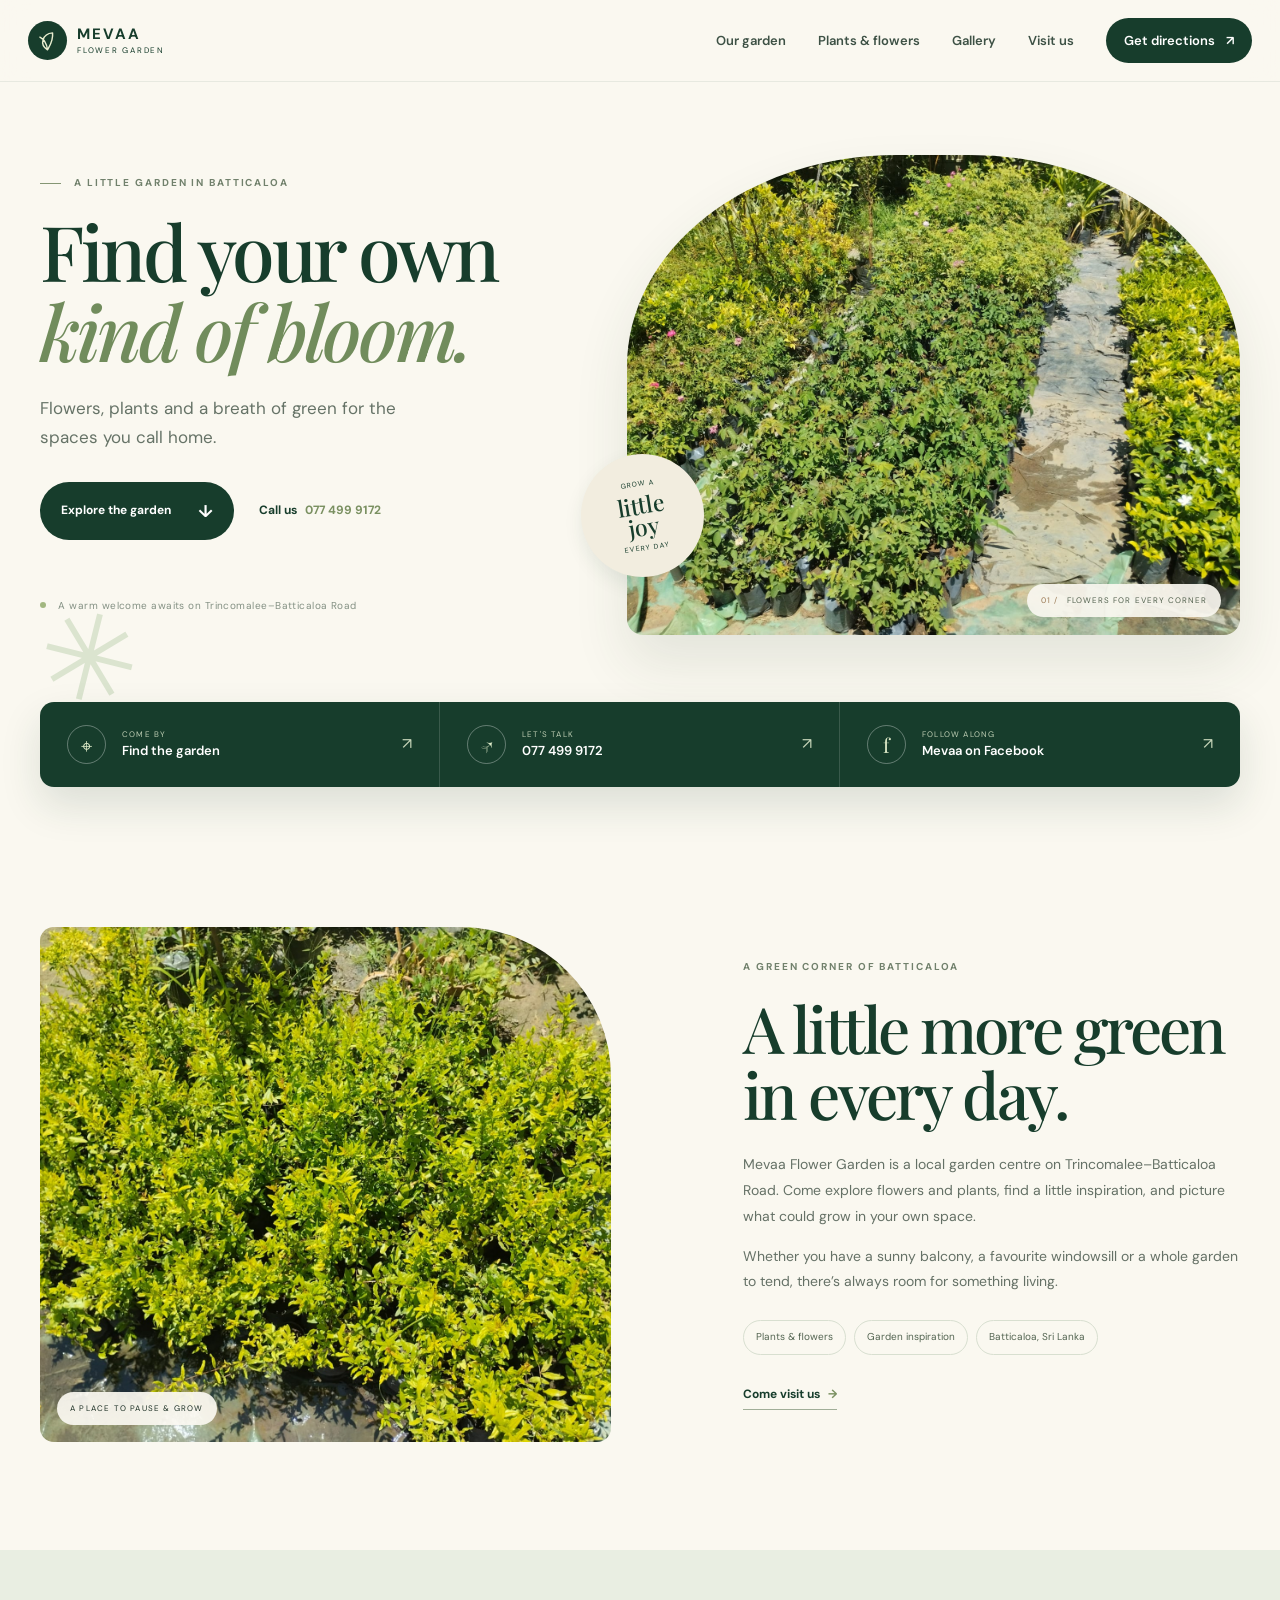
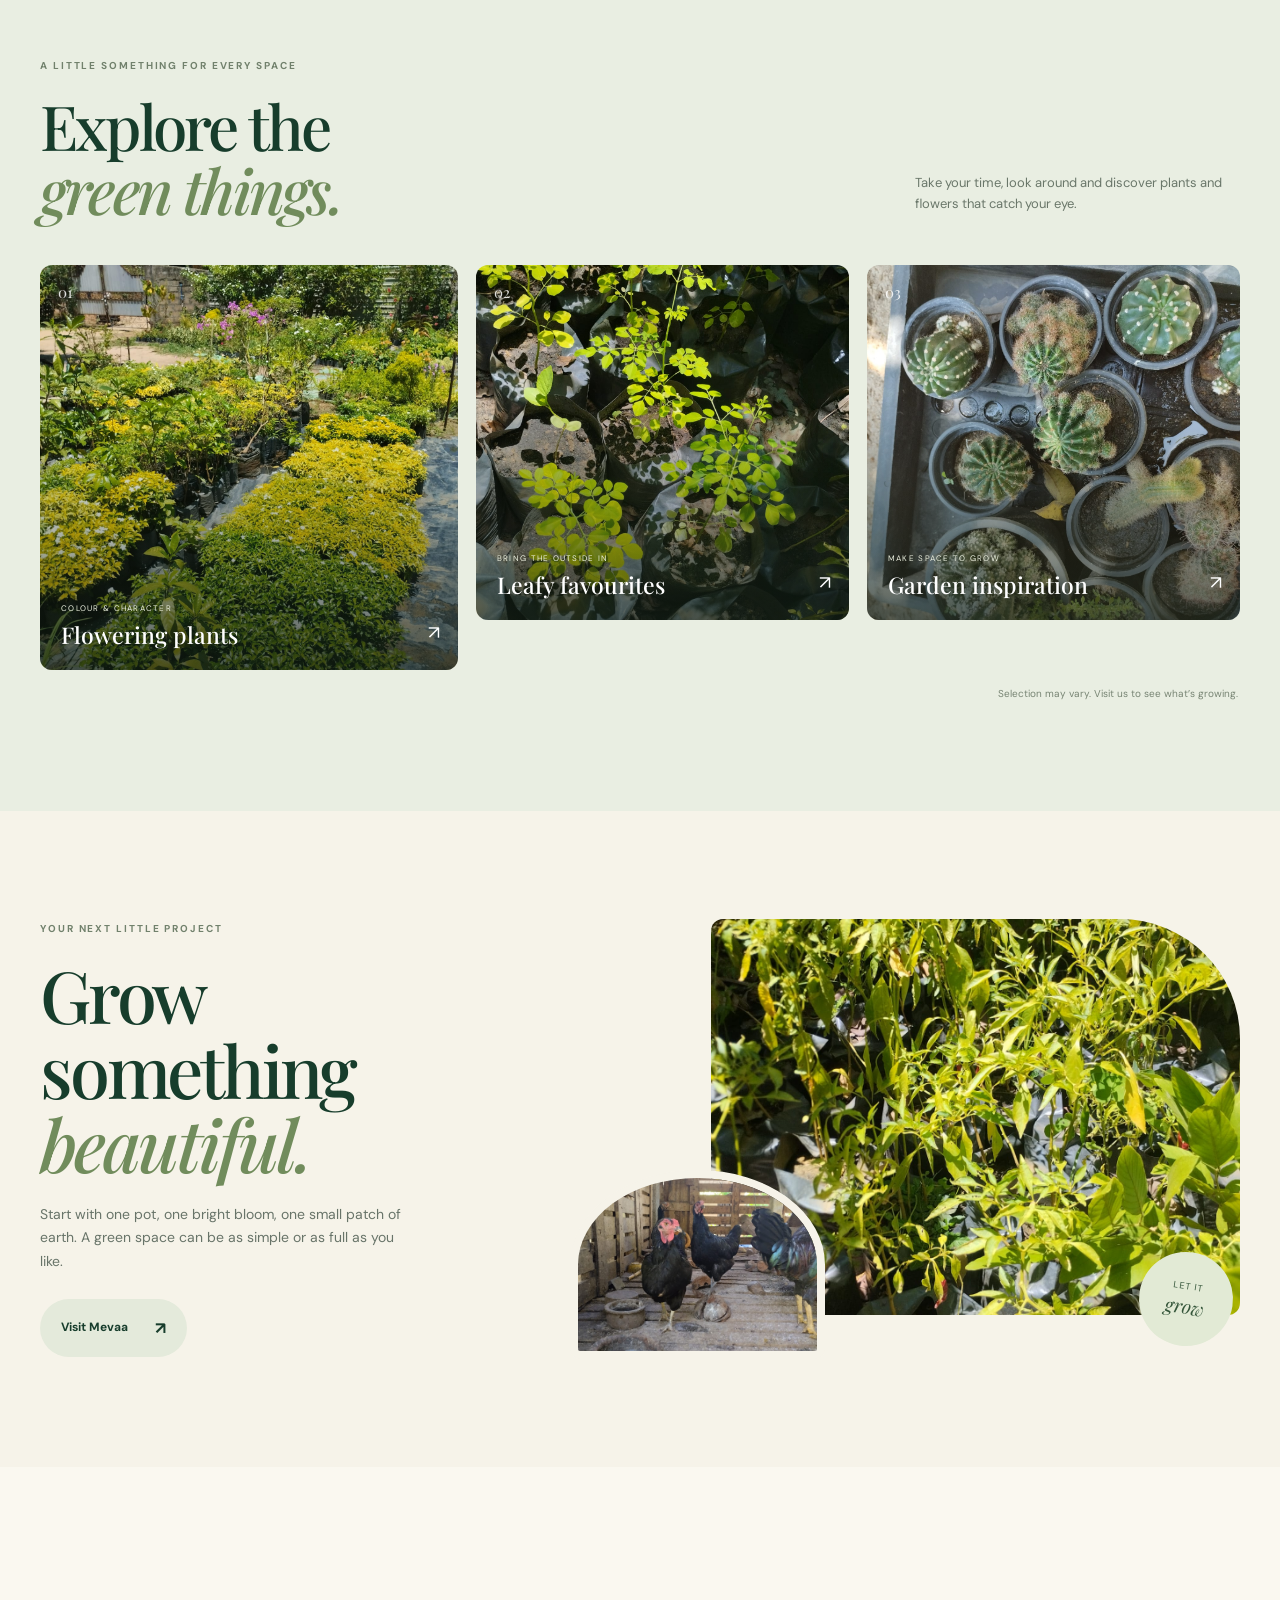
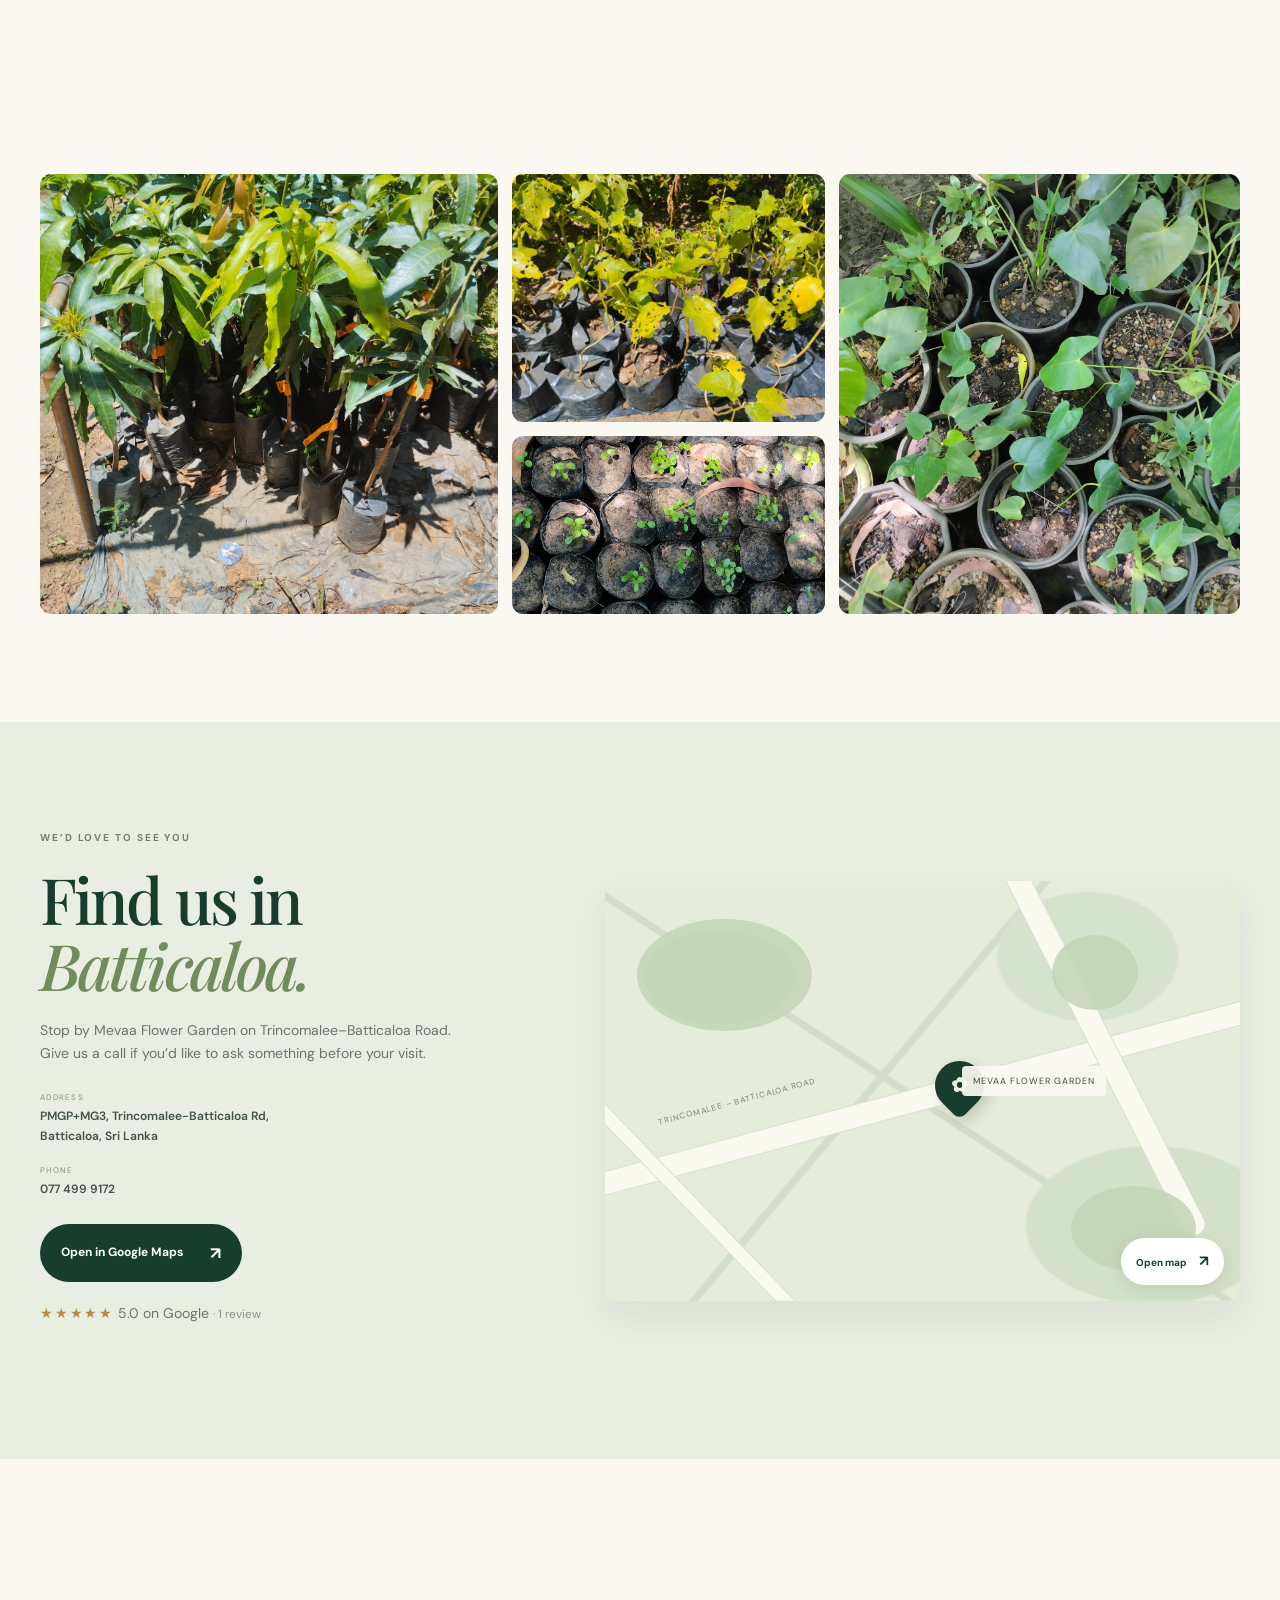
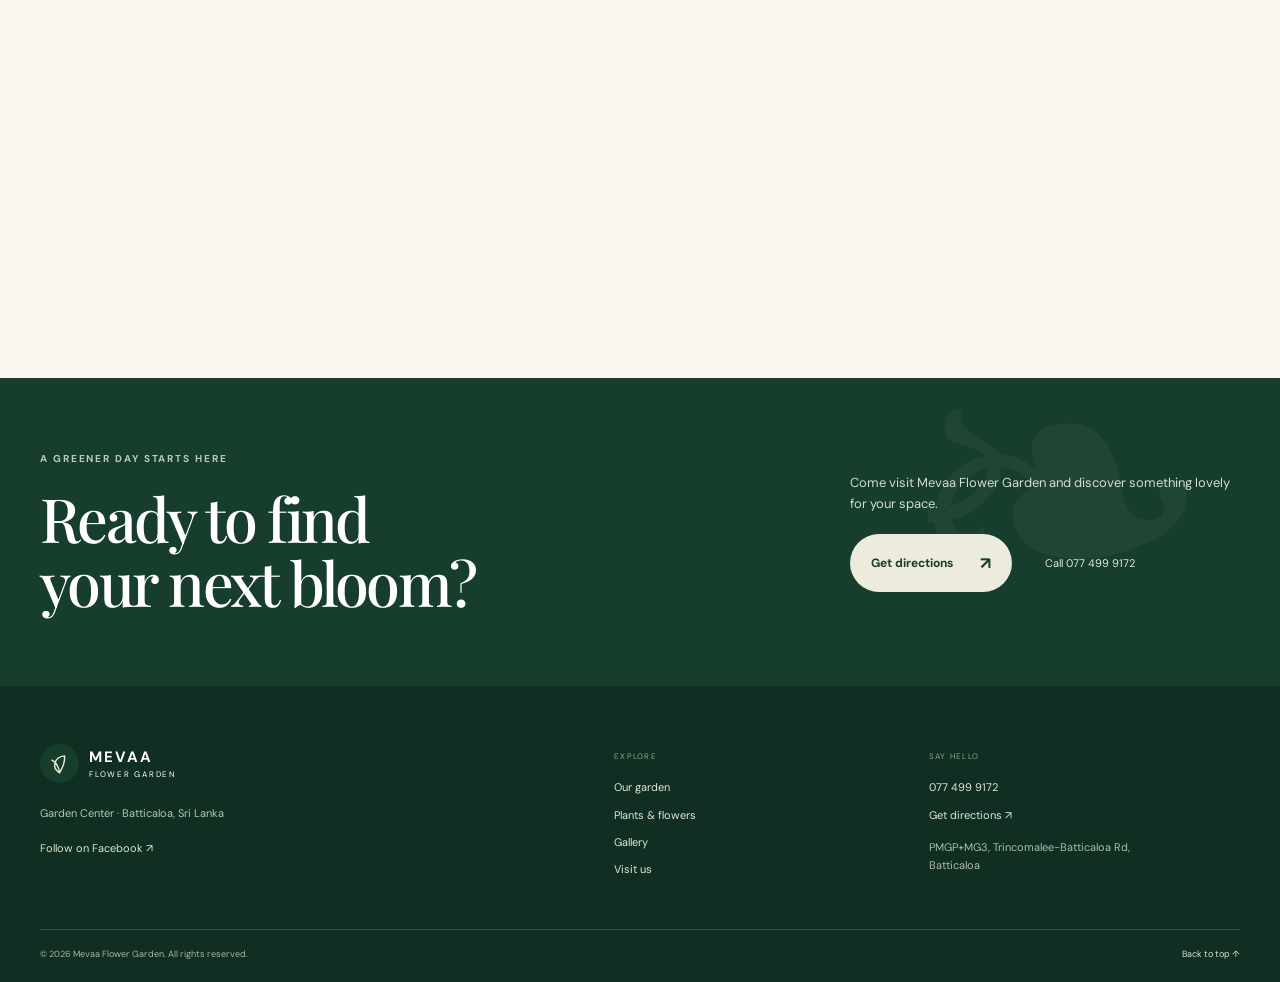
==== commit 7b53e91d: "line added" ====
--- a/Mavee Flower Garden/index.html
+++ b/Mavee Flower Garden/index.html
@@ -11,7 +11,10 @@
   <meta property="og:description" content="Discover beautiful plants, flowers and garden inspiration at Mevaa Flower Garden in Batticaloa, Sri Lanka.">
   <meta property="og:image" content="https://images.unsplash.com/photo-1490750967868-88aa4486c946?auto=format&amp;fit=crop&amp;w=1200&amp;q=85">
   <link rel="canonical" href="https://example.com/">
-  <link rel="icon" href="data:image/svg+xml,%3Csvg xmlns='http://www.w3.org/2000/svg' viewBox='0 0 64 64'%3E%3Crect width='64' height='64' rx='20' fill='%23173d2c'/%3E%3Cpath d='M32 49C11 37 19 17 42 15c2 20-8 29-10 34Zm0 0c-2-16-9-23-17-27' fill='none' stroke='%23e4edcf' stroke-width='3' stroke-linecap='round'/%3E%3C/svg%3E">
+  <link rel="icon" type="image/png" sizes="512x512" href="/assets/icons/favicon.png">
+  <link rel="icon" type="image/png" sizes="32x32" href="/assets/icons/favicon-32x32.png">
+  <link rel="icon" type="image/png" sizes="16x16" href="/assets/icons/favicon-16x16.png">
+  <link rel="apple-touch-icon" sizes="180x180" href="/assets/icons/apple-touch-icon.png">
   <link rel="preconnect" href="https://fonts.googleapis.com">
   <link rel="preconnect" href="https://fonts.gstatic.com" crossorigin>
   <link href="https://fonts.googleapis.com/css2?family=DM+Sans:wght@400;500;600;700&amp;family=Playfair+Display:wght@500;600;700&amp;display=swap" rel="stylesheet">
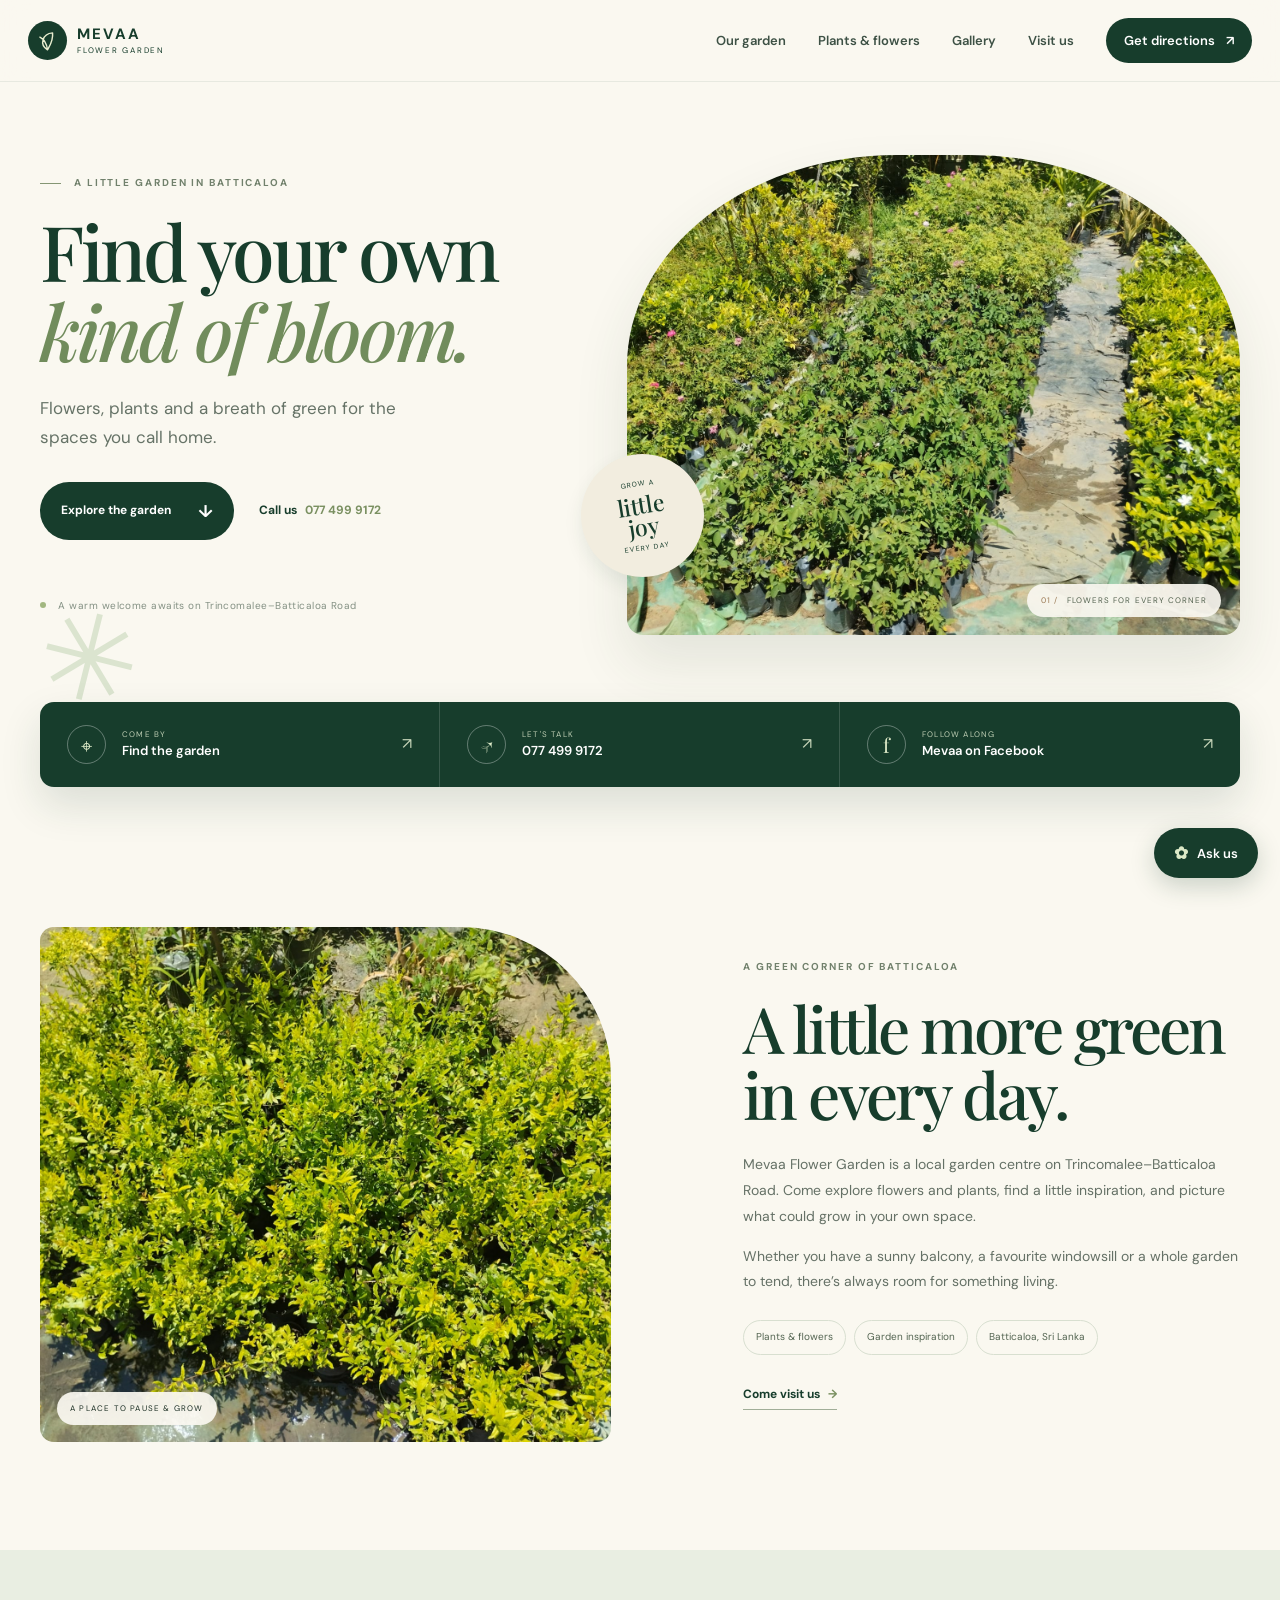
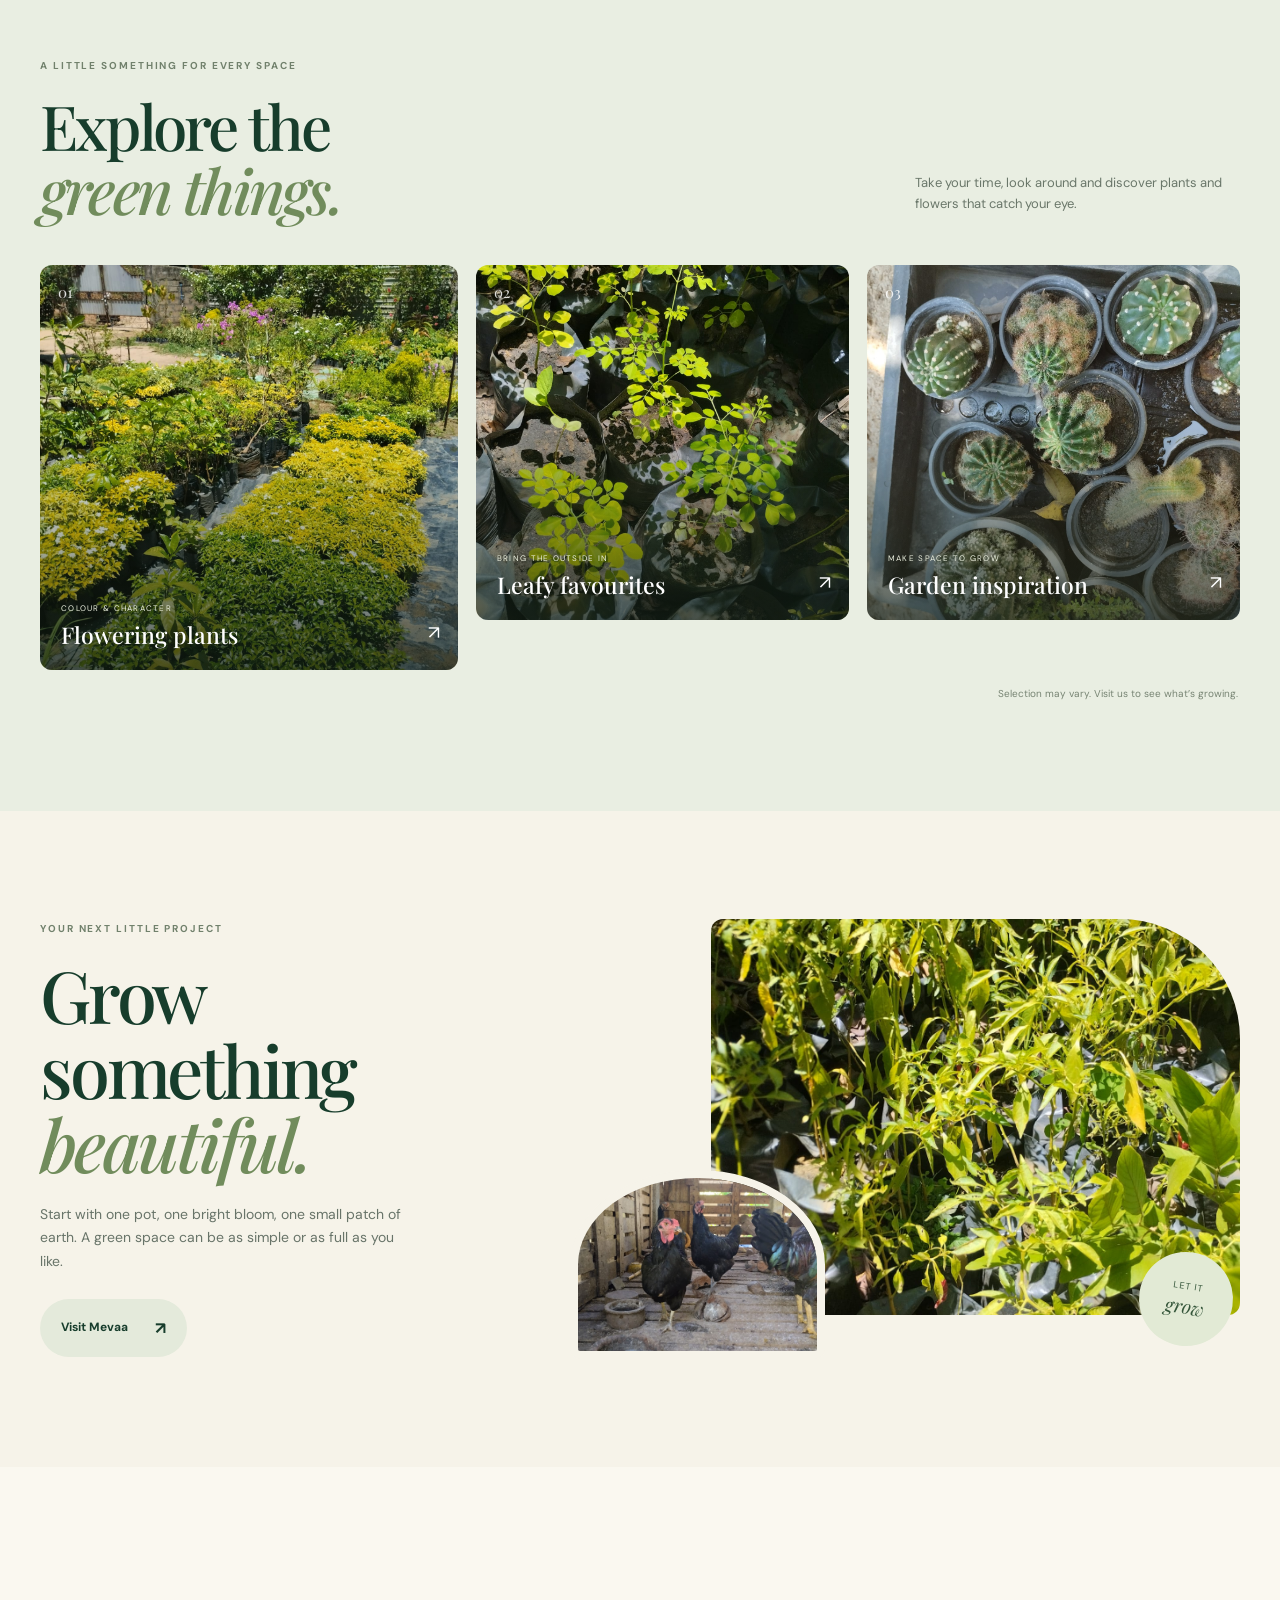
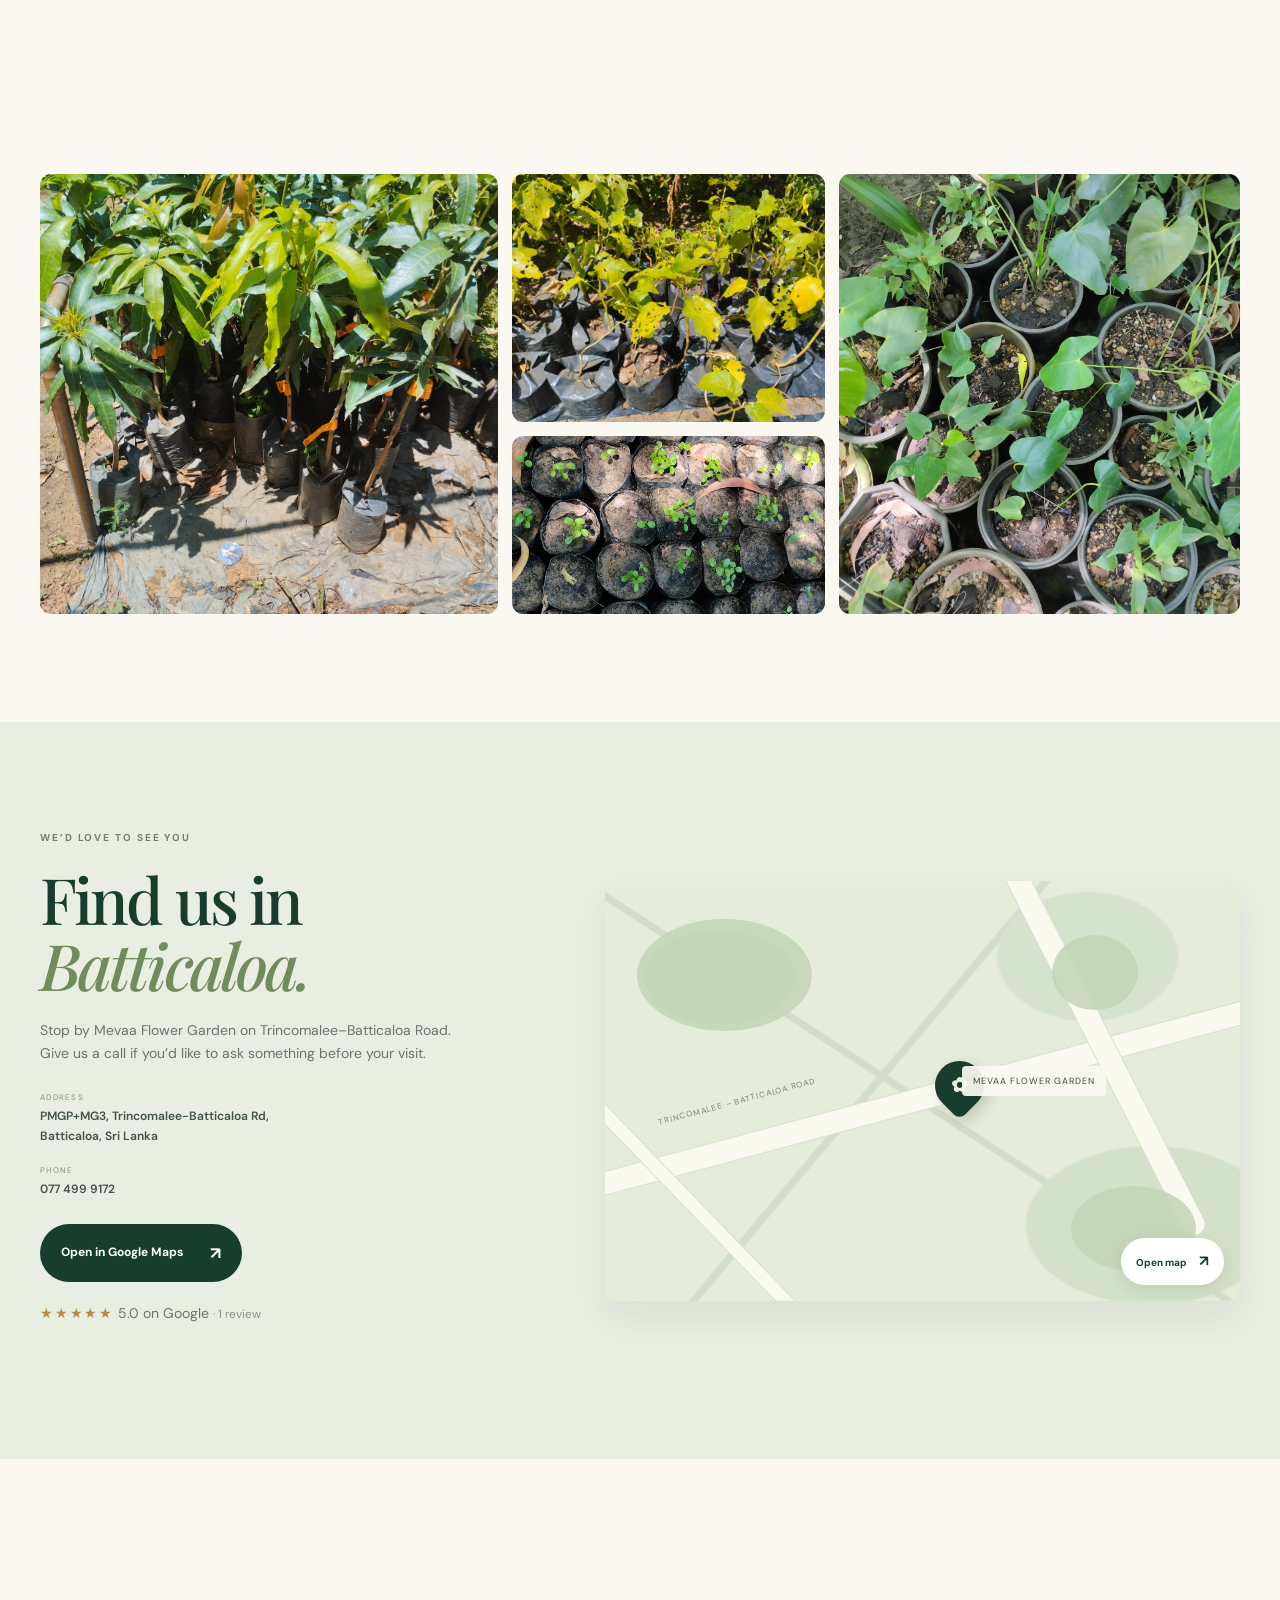
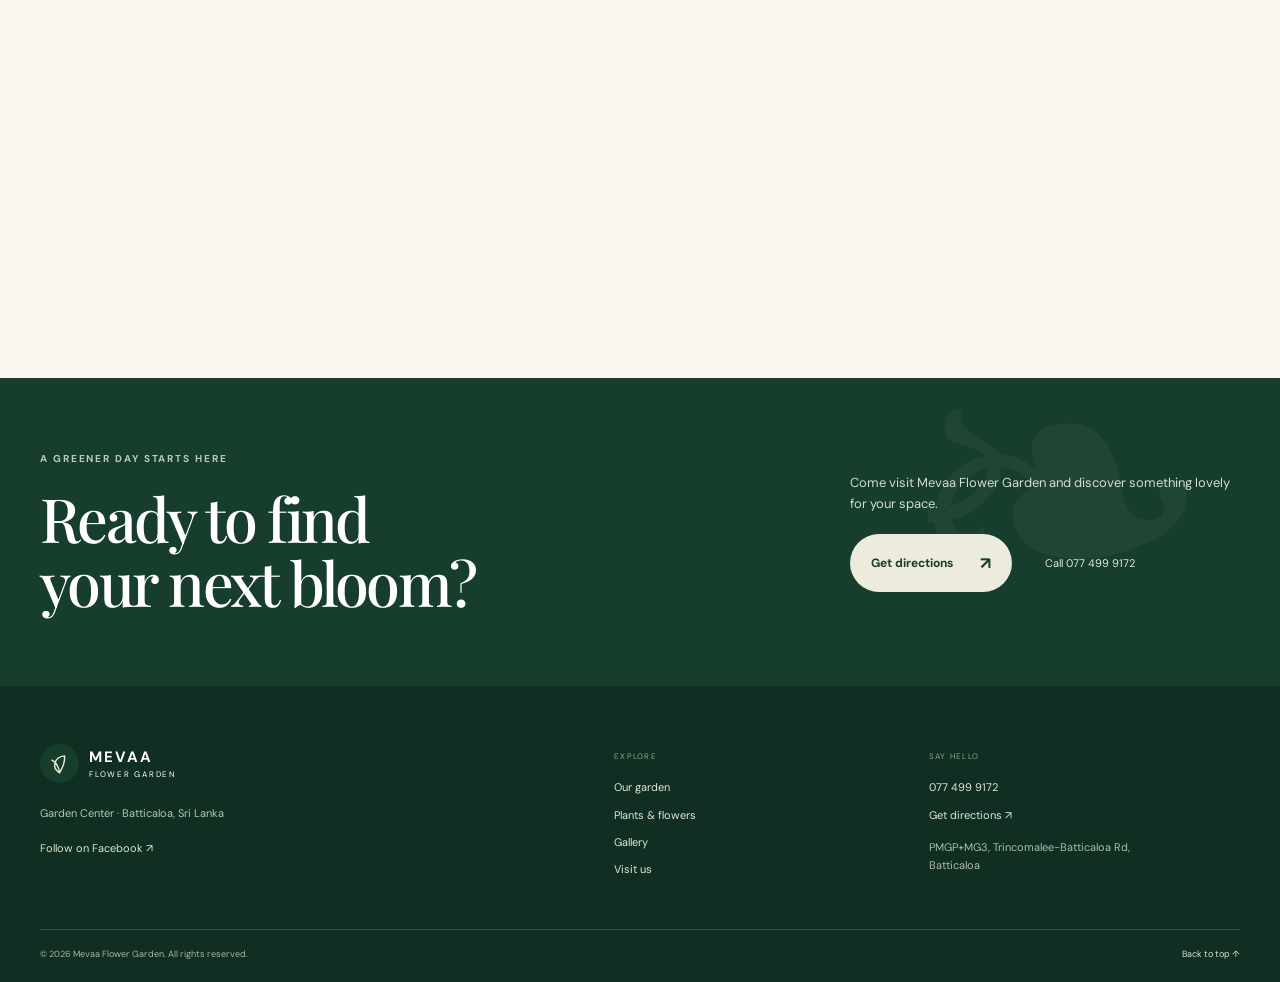
==== commit 8a8ba515: "Chatbot added" ====
--- a/Mavee Flower Garden/index.html
+++ b/Mavee Flower Garden/index.html
@@ -59,6 +59,21 @@
   </main>
   <footer class="footer"><div class="wrap footer-main"><div class="footer-brand"><a class="brand brand-footer" href="#top"><span class="brand-icon"><svg viewBox="0 0 32 32"><path d="M16 27C6 21 10 8 22 7c1 10-4 16-6 20Zm0 0C15 19 11 14 7 12"/></svg></span><span class="brand-type"><b>MEVAA</b><small>FLOWER GARDEN</small></span></a><p>Garden Center · Batticaloa, Sri Lanka</p><a class="footer-facebook" href="https://www.facebook.com/p/Mevaa-Flower-Garden-100075829301406/" target="_blank" rel="noopener">Follow on Facebook ↗</a></div><div><small class="footer-label">EXPLORE</small><a href="#about">Our garden</a><a href="#plants">Plants &amp; flowers</a><a href="#gallery">Gallery</a><a href="#visit">Visit us</a></div><div><small class="footer-label">SAY HELLO</small><a href="tel:+94774999172">077 499 9172</a><a href="https://maps.app.goo.gl/8RmKT9fnVqgstS7U8" target="_blank" rel="noopener">Get directions ↗</a><p>PMGP+MG3, Trincomalee-Batticaloa Rd,<br>Batticaloa</p></div></div><div class="wrap footer-bottom"><span>© 2026 Mevaa Flower Garden. All rights reserved.</span><a href="#top">Back to top ↑</a></div></footer>
   <a class="mobile-call" href="tel:+94774999172" aria-label="Call Mevaa Flower Garden">Call Mevaa · 077 499 9172</a>
+  <section class="chat-widget" aria-label="Mevaa chat assistant">
+    <div class="chat-panel" id="chat-panel" hidden>
+      <div class="chat-header"><div><strong>Ask Mevaa</strong><span>Garden and visit information</span></div><button class="chat-close" type="button" aria-label="Close chat">×</button></div>
+      <div class="chat-messages" id="chat-messages" role="log" aria-live="polite" aria-relevant="additions text">
+        <p class="chat-message chat-message-assistant">Hello! Ask me about Mevaa Flower Garden, our plants, or how to visit.</p>
+      </div>
+      <form class="chat-form" id="chat-form">
+        <label class="visually-hidden" for="chat-input">Your message</label>
+        <input id="chat-input" name="message" type="text" maxlength="2000" placeholder="Write a message…" autocomplete="off" required>
+        <button type="submit" aria-label="Send message">Send</button>
+      </form>
+      <p class="chat-error" id="chat-error" role="status" hidden></p>
+    </div>
+    <button class="chat-launcher" type="button" aria-expanded="false" aria-controls="chat-panel"><span aria-hidden="true">✿</span> Ask us</button>
+  </section>
   <script src="js/mevaa.js" defer></script>
 
 </body>
--- a/Mavee Flower Garden/css/mevaa.css
+++ b/Mavee Flower Garden/css/mevaa.css
@@ -13,3 +13,33 @@
   .nav.open{transform:translateX(0)}
   .nav>a{font-size:17px}
 }
+
+.visually-hidden{position:absolute;width:1px;height:1px;padding:0;margin:-1px;overflow:hidden;clip:rect(0,0,0,0);white-space:nowrap;border:0}
+.chat-widget{position:fixed;right:22px;bottom:22px;z-index:30;font-family:var(--sans)}
+.chat-launcher{display:flex;align-items:center;gap:9px;border:0;border-radius:99px;padding:14px 20px;background:var(--forest);color:#fff;font:600 13px var(--sans);box-shadow:0 8px 24px #173d2c35;cursor:pointer}
+.chat-launcher span{color:#dce9c7;font-size:17px}
+.chat-launcher:hover{background:#28553a}
+.chat-panel{position:absolute;right:0;bottom:68px;width:min(360px,calc(100vw - 32px));height:min(490px,calc(100dvh - 120px));min-height:330px;display:flex;flex-direction:column;overflow:hidden;border:1px solid #d9dfd3;border-radius:16px;background:#fffef9;box-shadow:0 18px 55px #173d2c30}
+.chat-panel[hidden]{display:none!important}
+.chat-header{display:flex;align-items:center;justify-content:space-between;gap:14px;padding:17px 18px;background:var(--forest);color:#fff}
+.chat-header>div{display:grid;gap:3px}
+.chat-header strong{font:600 14px var(--sans)}
+.chat-header span{font:11px var(--sans);color:#d0ddca}
+.chat-close{width:32px;height:32px;border:0;border-radius:50%;background:#ffffff20;color:#fff;font:24px/1 var(--sans);cursor:pointer}
+.chat-messages{flex:1;display:flex;flex-direction:column;gap:10px;overflow-y:auto;padding:16px;background:#faf8f0}
+.chat-message{max-width:88%;margin:0;padding:10px 12px;border-radius:13px;font-size:12px;line-height:1.55;white-space:pre-wrap;overflow-wrap:anywhere}
+.chat-message-assistant{align-self:flex-start;border:1px solid #e2e7da;background:#fff;color:var(--ink);border-bottom-left-radius:4px}
+.chat-message-user{align-self:flex-end;background:var(--forest);color:#fff;border-bottom-right-radius:4px}
+.chat-form{display:flex;gap:8px;padding:12px;border-top:1px solid #e2e7da;background:#fff}
+.chat-form input{min-width:0;flex:1;border:1px solid #d9dfd3;border-radius:99px;padding:11px 14px;color:var(--ink);font:12px var(--sans);outline:none}
+.chat-form input:focus{border-color:#789465;box-shadow:0 0 0 3px #78946525}
+.chat-form button{border:0;border-radius:99px;padding:0 15px;background:var(--forest);color:#fff;font:600 11px var(--sans);cursor:pointer}
+.chat-form button:disabled{opacity:.55;cursor:wait}
+.chat-error{margin:0;padding:9px 14px;background:#fff1ed;color:#8c3828;font-size:11px;line-height:1.5}
+.chat-error[hidden]{display:none}
+.chat-loading{display:flex;align-items:center;gap:4px;min-width:50px;min-height:36px}
+.chat-loading span{width:5px;height:5px;border-radius:50%;background:#789465;animation:chat-bounce .8s infinite alternate}
+.chat-loading span:nth-child(2){animation-delay:.18s}.chat-loading span:nth-child(3){animation-delay:.36s}
+@keyframes chat-bounce{to{opacity:.35;transform:translateY(-3px)}}
+@media(max-width:760px){.chat-widget{right:14px;bottom:16px}.chat-panel{bottom:64px;height:min(470px,calc(100dvh - 110px))}}
+@media(prefers-reduced-motion:reduce){.chat-loading span{animation:none}}
